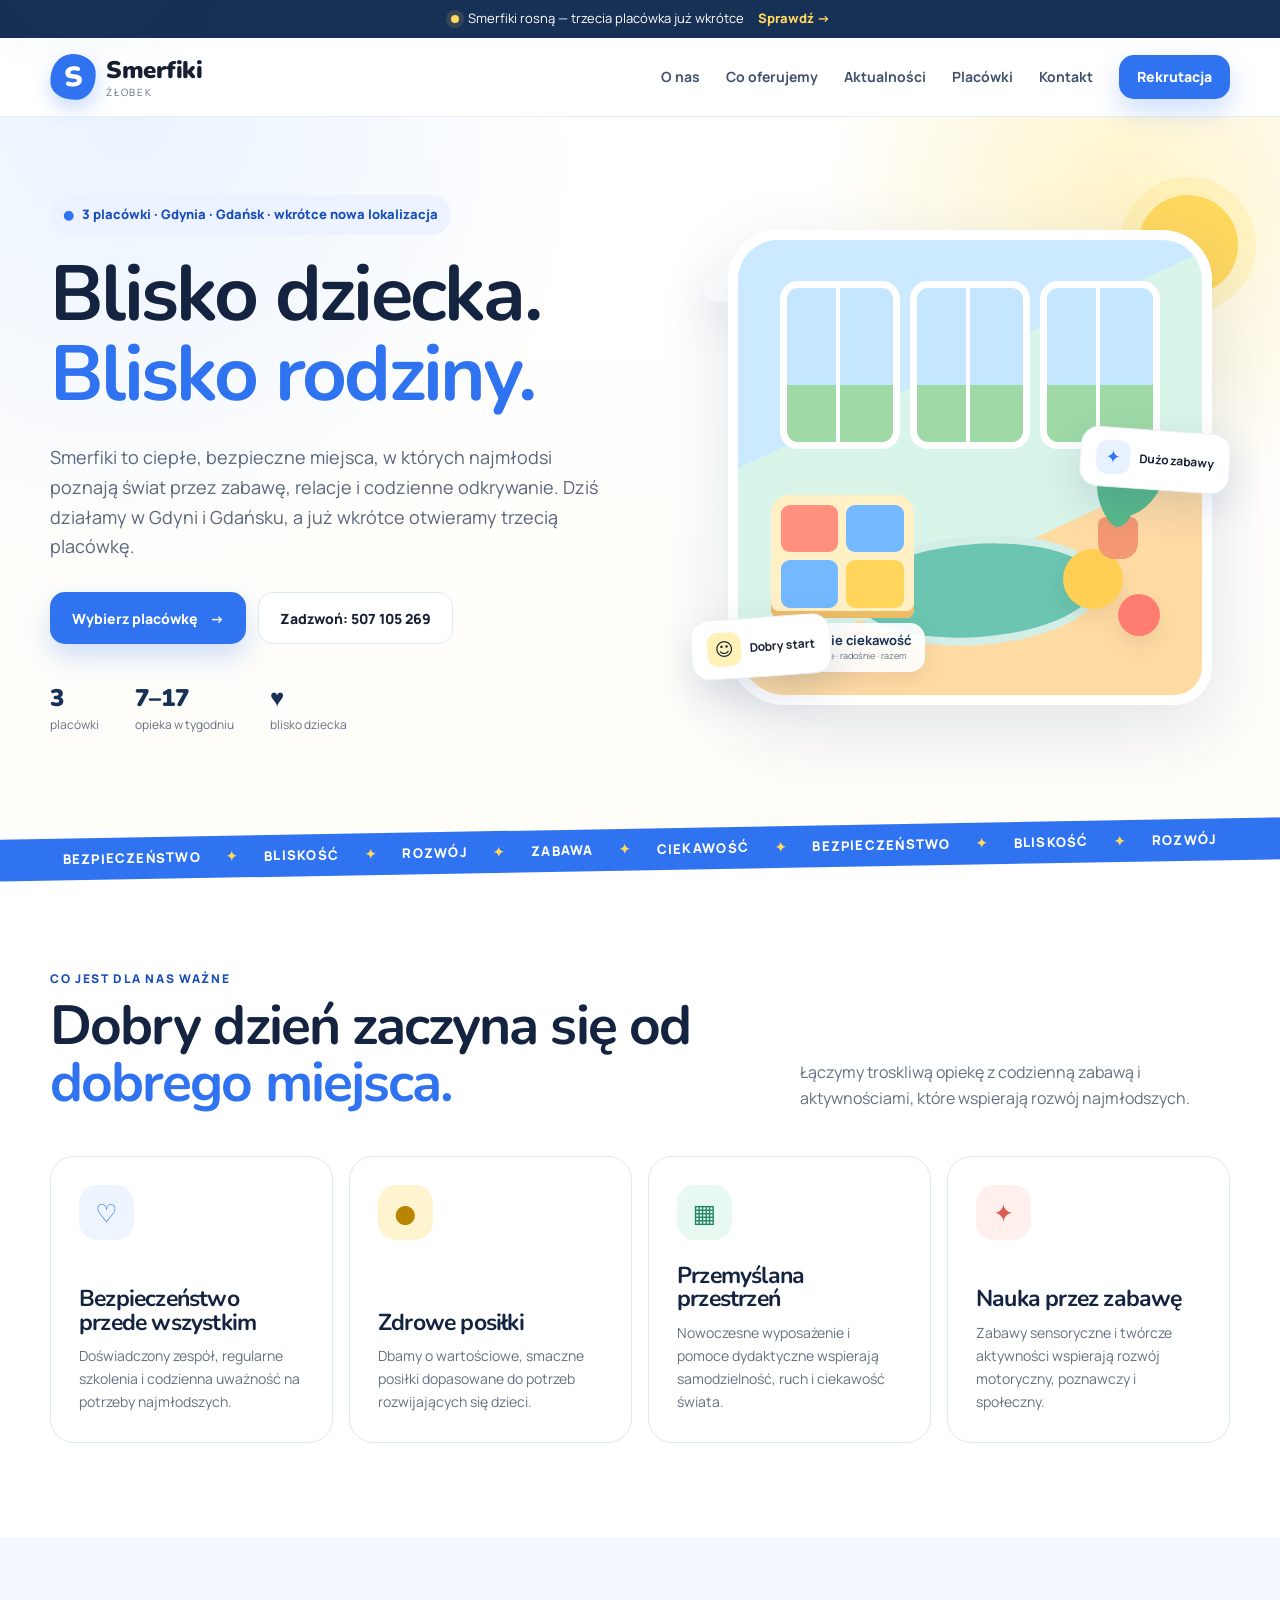
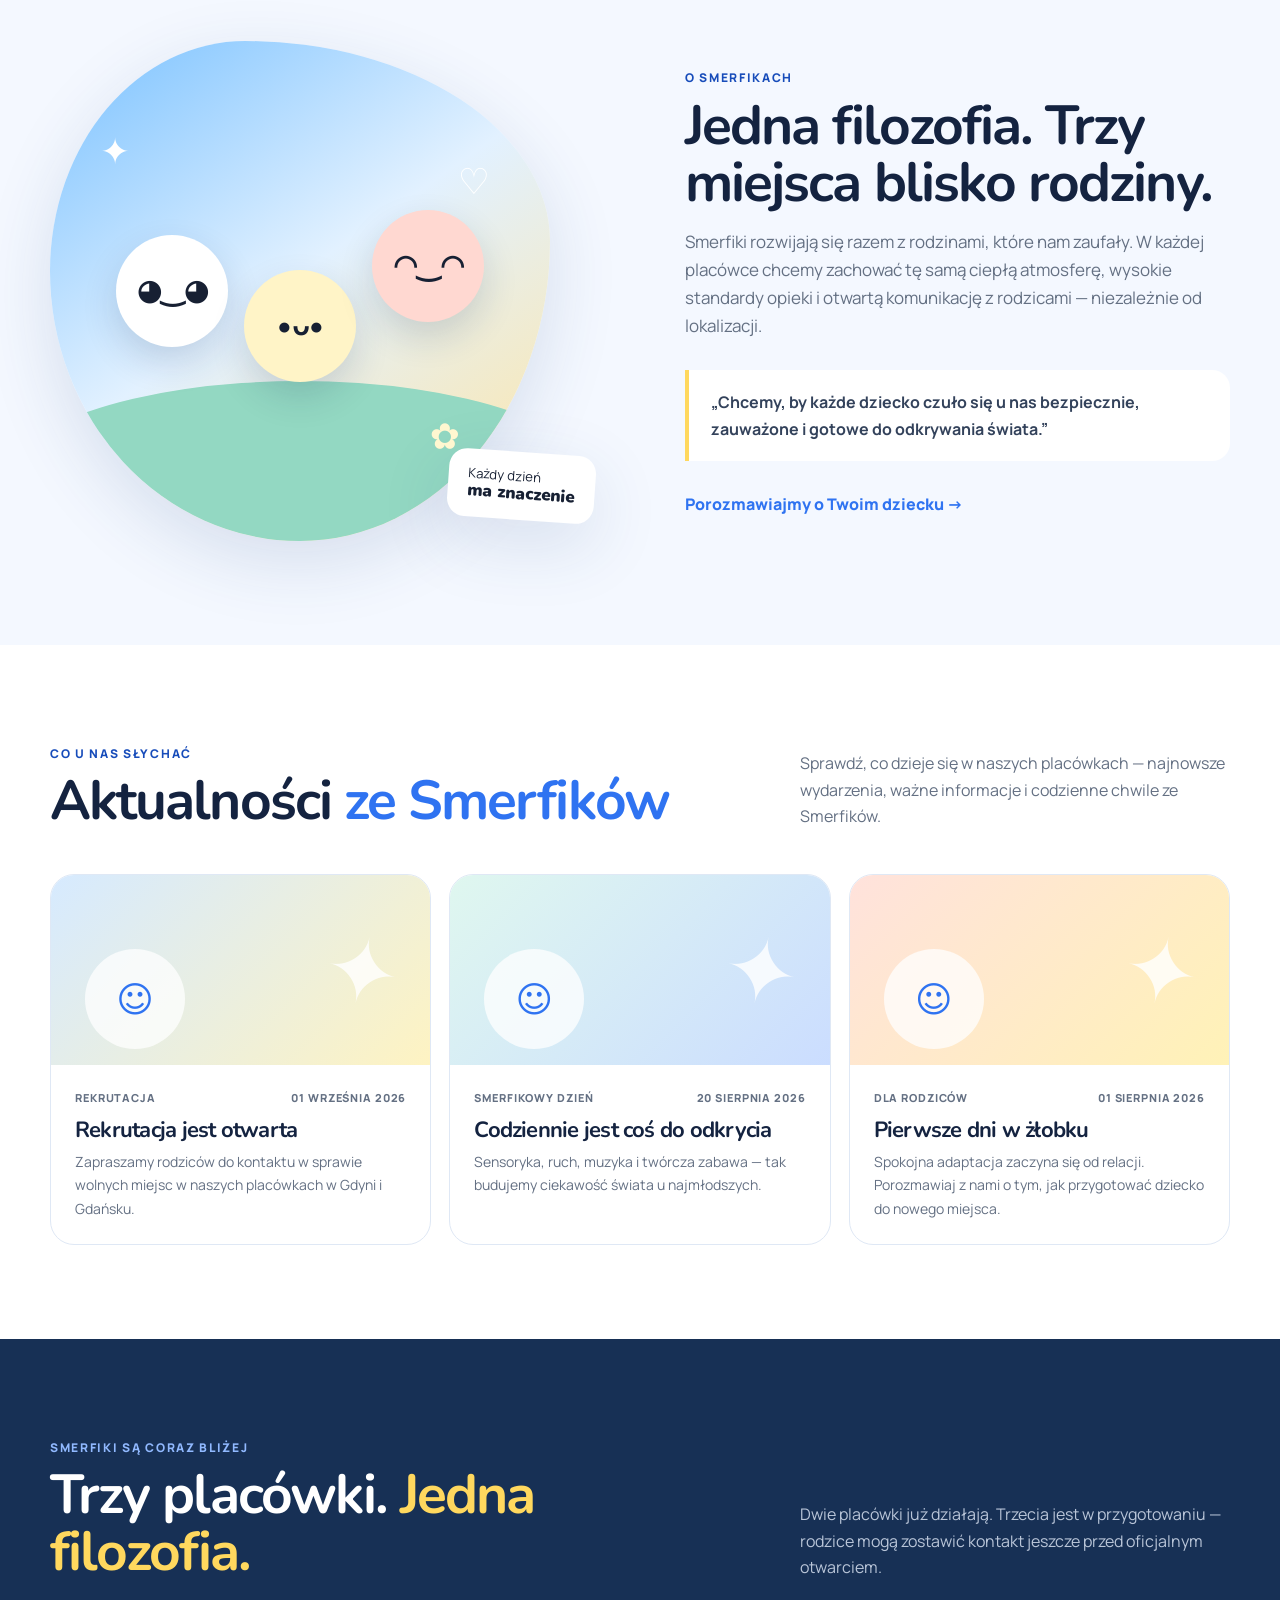
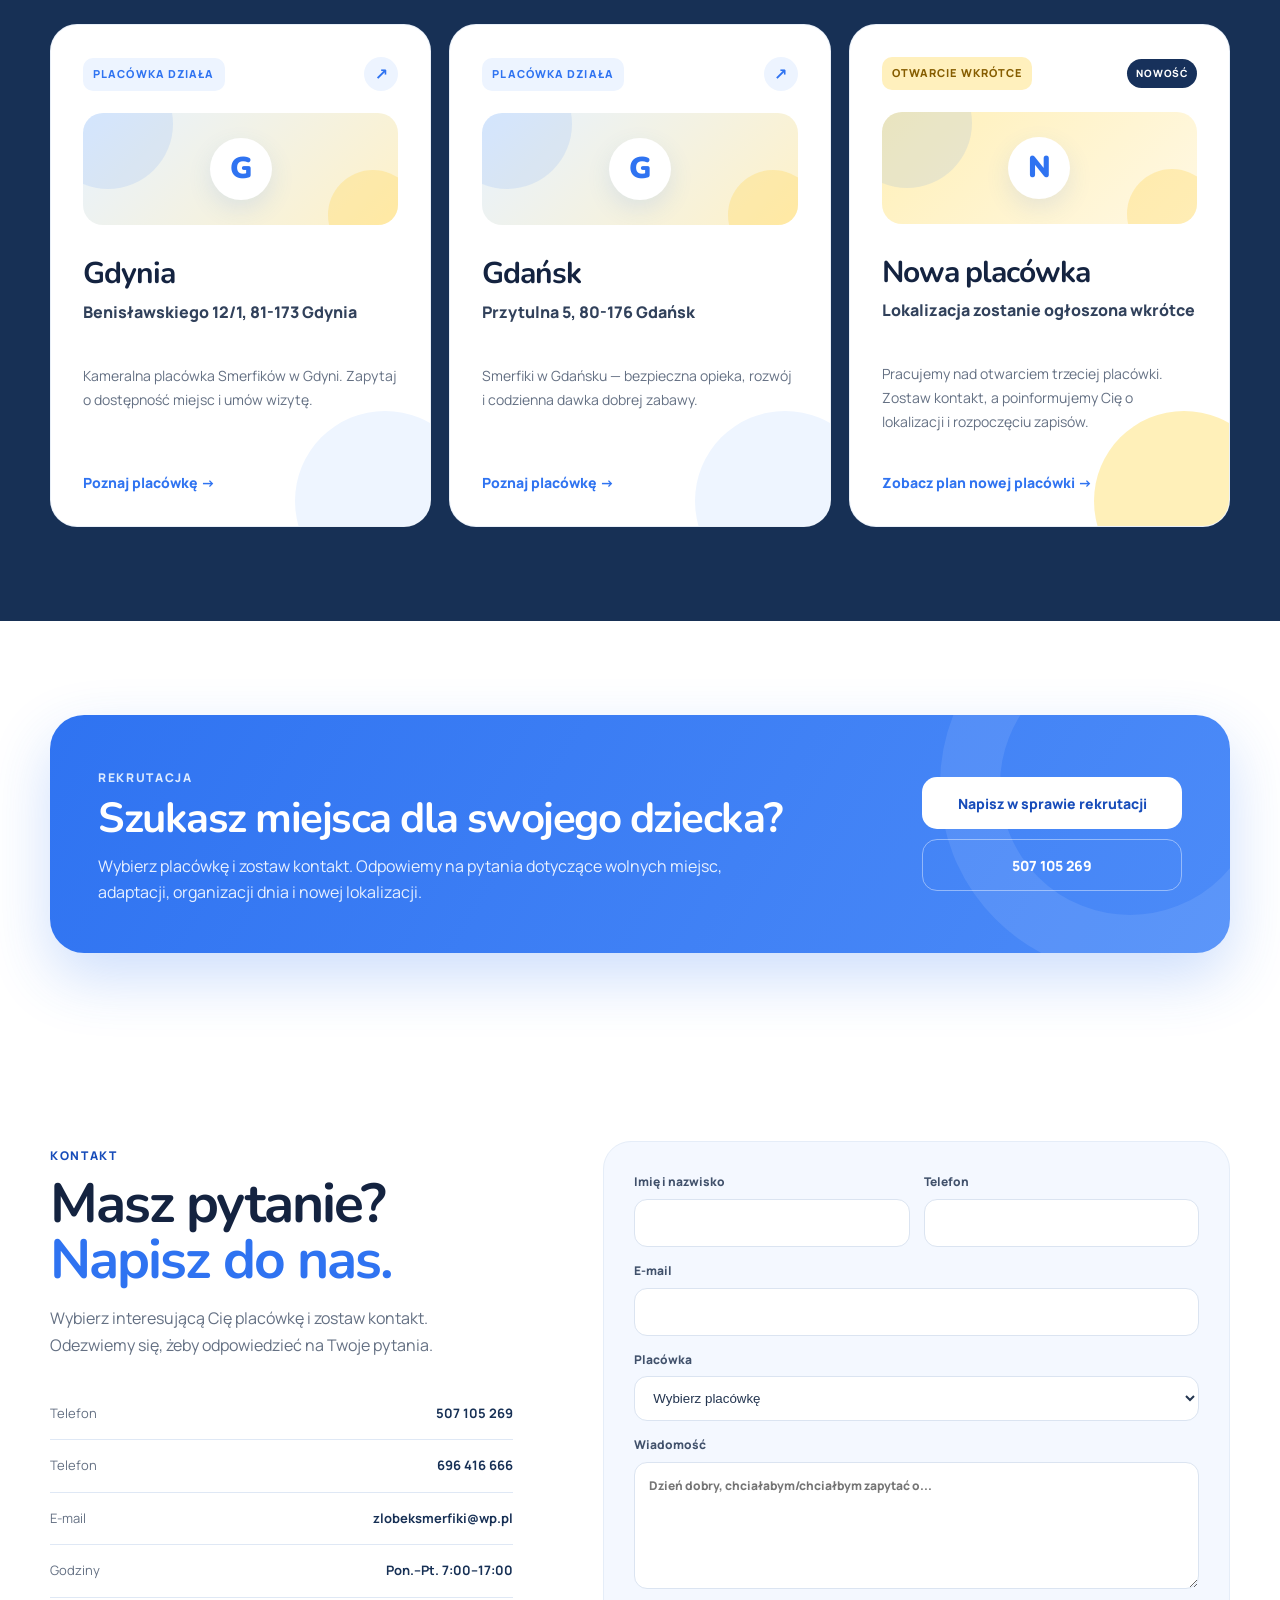
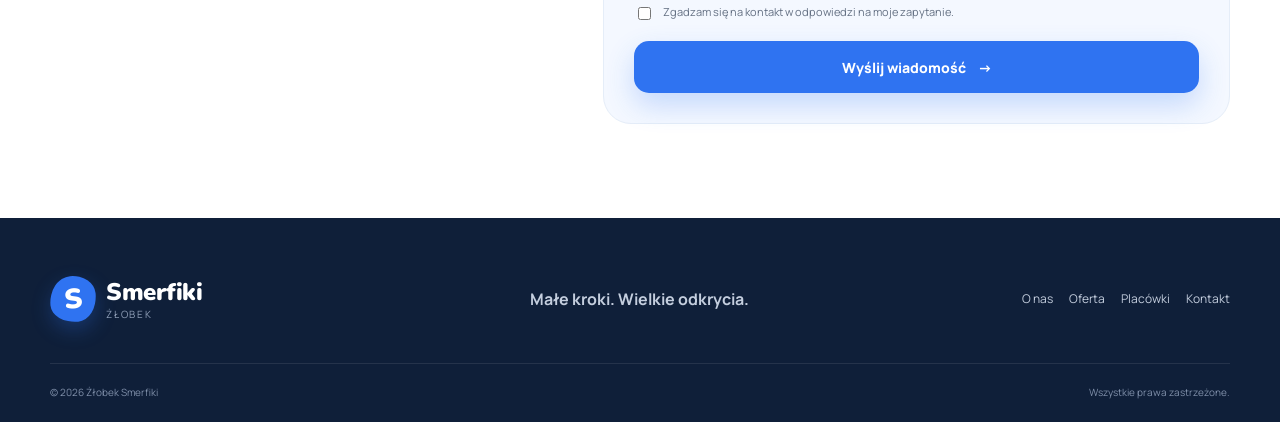
==== index.html @ 42d39f02 "Add files via upload" ====
<!doctype html>
<html lang="pl">
<head>
  <meta charset="utf-8" />
  <meta name="viewport" content="width=device-width, initial-scale=1" />
  <meta name="description" content="Żłobek Smerfiki — trzy placówki, bezpieczna opieka, zabawa i rozwój najmłodszych." />
  <meta name="theme-color" content="#2f73f1" />
  <title>Żłobek Smerfiki — Gdynia, Gdańsk i nowa placówka</title>
  <link rel="preconnect" href="https://fonts.googleapis.com" />
  <link rel="preconnect" href="https://fonts.gstatic.com" crossorigin />
  <link href="https://fonts.googleapis.com/css2?family=Manrope:wght@400;500;600;700;800&family=Nunito:wght@700;800;900&display=swap" rel="stylesheet" />
  <link rel="stylesheet" href="styles.css" />
  <script type="application/ld+json">
  {
    "@context": "https://schema.org",
    "@type": "ChildCare",
    "name": "Żłobek Smerfiki",
    "email": "zlobeksmerfiki@wp.pl",
    "telephone": "+48 507 105 269",
    "openingHours": "Mo-Fr 07:00-17:00",
    "areaServed": ["Gdynia", "Gdańsk"]
  }
  </script>
</head>
<body>
  <a class="skip-link" href="#main">Przejdź do treści</a>

  <div class="announcement">
    <div class="wrap announcement__inner">
      <span class="announcement__dot"></span>
      <span id="announcementText">Smerfiki rosną — trzecia placówka już wkrótce</span>
      <a href="#rekrutacja">Sprawdź →</a>
    </div>
  </div>

  <header class="site-header" id="top">
    <div class="wrap nav">
      <a class="logo" href="#top" aria-label="Smerfiki — strona główna">
        <span class="logo__mark" aria-hidden="true">S</span>
        <span class="logo__copy"><strong>Smerfiki</strong><small>żłobek</small></span>
      </a>

      <button class="nav-toggle" type="button" aria-expanded="false" aria-controls="mainNav" aria-label="Otwórz menu">
        <span></span><span></span><span></span>
      </button>

      <nav class="nav-links" id="mainNav" aria-label="Główne menu">
        <a href="#o-nas">O nas</a>
        <a href="#oferta">Co oferujemy</a>
        <a href="#aktualnosci">Aktualności</a>
        <a href="#placowki">Placówki</a>
        <a href="#kontakt">Kontakt</a>
        <a class="btn btn--small btn--primary" href="#rekrutacja">Rekrutacja</a>
      </nav>
    </div>
  </header>

  <main id="main">
    <section class="hero section">
      <div class="wrap hero__grid">
        <div class="hero__copy reveal">
          <div class="pill"><span>●</span><span id="brandEyebrow">Żłobek w Gdyni i Gdańsku</span></div>
          <h1 id="brandTagline">Blisko dziecka.<br><em>Blisko rodziny.</em></h1>
          <p class="hero__lead" id="brandDescription">Smerfiki to ciepłe, bezpieczne miejsca, w których najmłodsi poznają świat przez zabawę, relacje i codzienne odkrywanie. Dziś działamy w Gdyni i Gdańsku, a już wkrótce otwieramy trzecią placówkę.</p>
          <div class="hero__actions">
            <a class="btn btn--primary" href="#placowki">Wybierz placówkę <span>→</span></a>
            <a class="btn btn--ghost" id="heroPhone" href="tel:+48507105269">Zadzwoń: 507 105 269</a>
          </div>
          <div class="trust-row" aria-label="Najważniejsze informacje">
            <div><strong>3</strong><span>placówki</span></div>
            <div><strong>7–17</strong><span>opieka w tygodniu</span></div>
            <div><strong>♥</strong><span>blisko dziecka</span></div>
          </div>
        </div>

        <div class="hero-art reveal" aria-label="Ilustracja przyjaznej sali dla dzieci">
          <div class="sun"></div>
          <div class="cloud cloud--a"></div>
          <div class="cloud cloud--b"></div>
          <div class="art-card art-card--main">
            <div class="window"><i></i><i></i><i></i></div>
            <div class="rug"></div>
            <div class="shelf"><span></span><span></span><span></span><span></span></div>
            <div class="toy toy--1"></div>
            <div class="toy toy--2"></div>
            <div class="plant"><b></b><i></i><i></i></div>
            <div class="art-caption"><b>Tu rośnie ciekawość</b><span>bezpiecznie · radośnie · razem</span></div>
          </div>
          <div class="mini-card mini-card--left"><span>☺</span><b>Dobry start</b></div>
          <div class="mini-card mini-card--right"><span>✦</span><b>Dużo zabawy</b></div>
        </div>
      </div>
    </section>

    <section class="marquee" aria-hidden="true">
      <div class="marquee__track">
        <span>bezpieczeństwo</span><b>✦</b><span>bliskość</span><b>✦</b><span>rozwój</span><b>✦</b><span>zabawa</span><b>✦</b><span>ciekawość</span><b>✦</b><span>bezpieczeństwo</span><b>✦</b><span>bliskość</span><b>✦</b><span>rozwój</span>
      </div>
    </section>

    <section class="section" id="oferta">
      <div class="wrap">
        <div class="section-heading reveal">
          <div>
            <span class="kicker">Co jest dla nas ważne</span>
            <h2>Dobry dzień zaczyna się od <em>dobrego miejsca.</em></h2>
          </div>
          <p>Łączymy troskliwą opiekę z codzienną zabawą i aktywnościami, które wspierają rozwój najmłodszych.</p>
        </div>
        <div class="feature-grid" id="featureGrid"></div>
      </div>
    </section>

    <section class="section section--soft" id="o-nas">
      <div class="wrap about-grid">
        <div class="about-visual reveal">
          <div class="blob-photo">
            <div class="face face--one">◕‿◕</div>
            <div class="face face--two">•ᴗ•</div>
            <div class="face face--three">◠‿◠</div>
            <span class="doodle doodle--1">✦</span>
            <span class="doodle doodle--2">♡</span>
            <span class="doodle doodle--3">✿</span>
          </div>
          <div class="sticker">Każdy dzień<br><strong>ma znaczenie</strong></div>
        </div>
        <div class="about-copy reveal">
          <span class="kicker">O Smerfikach</span>
          <h2 id="aboutTitle">Miejsce, w którym dziecko może być sobą</h2>
          <p id="aboutText">Tworzymy kameralną, pełną ciepła atmosferę. Nasz zespół łączy troskę z nowoczesnym podejściem do wczesnego rozwoju, a rodziców traktujemy jak partnerów — z otwartą komunikacją i uważnością na potrzeby każdego dziecka.</p>
          <blockquote id="aboutQuote">„Chcemy, by każde dziecko czuło się u nas bezpiecznie, zauważone i gotowe do odkrywania świata.”</blockquote>
          <a class="text-link" href="#kontakt">Porozmawiajmy o Twoim dziecku →</a>
        </div>
      </div>
    </section>

    <section class="section" id="aktualnosci">
      <div class="wrap">
        <div class="section-heading reveal">
          <div>
            <span class="kicker">Co u nas słychać</span>
            <h2>Aktualności <em>ze Smerfików</em></h2>
          </div>
          <p>Sprawdź, co dzieje się w naszych placówkach — najnowsze wydarzenia, ważne informacje i codzienne chwile ze Smerfików.</p>
        </div>
        <div class="news-grid" id="newsGrid"></div>
      </div>
    </section>

    <section class="section locations" id="placowki">
      <div class="wrap">
        <div class="section-heading section-heading--light reveal">
          <div>
            <span class="kicker">Smerfiki są coraz bliżej</span>
            <h2>Trzy placówki. <em>Jedna filozofia.</em></h2>
          </div>
          <p>Dwie placówki już działają. Trzecia jest w przygotowaniu — rodzice mogą zostawić kontakt jeszcze przed oficjalnym otwarciem.</p>
        </div>
        <div class="location-grid" id="locationGrid"></div>
      </div>
    </section>

    <section class="section recruitment" id="rekrutacja">
      <div class="wrap recruitment__card reveal">
        <div>
          <span class="kicker">Rekrutacja</span>
          <h2 id="recruitmentTitle">Chcesz poznać Smerfiki bliżej?</h2>
          <p id="recruitmentText">Napisz lub zadzwoń. Odpowiemy na pytania dotyczące dostępności miejsc, adaptacji i organizacji dnia.</p>
        </div>
        <div class="recruitment__actions">
          <a class="btn btn--white" id="recruitEmail" href="mailto:rekrutacja@zlobeksmerfiki.pl">Napisz w sprawie rekrutacji</a>
          <a class="btn btn--outline-white" id="recruitPhone" href="tel:+48507105269">507 105 269</a>
        </div>
      </div>
    </section>

    <section class="section" id="kontakt">
      <div class="wrap contact-grid">
        <div class="contact-copy reveal">
          <span class="kicker">Kontakt</span>
          <h2>Masz pytanie? <em>Napisz do nas.</em></h2>
          <p>Wybierz interesującą Cię placówkę i zostaw kontakt. Odezwiemy się, żeby odpowiedzieć na Twoje pytania.</p>
          <div class="contact-lines">
            <a id="contactPhone1" href="tel:+48507105269"><span>Telefon</span><b>507 105 269</b></a>
            <a id="contactPhone2" href="tel:+48696416666"><span>Telefon</span><b>696 416 666</b></a>
            <a id="contactEmail" href="mailto:zlobeksmerfiki@wp.pl"><span>E-mail</span><b>zlobeksmerfiki@wp.pl</b></a>
            <div><span>Godziny</span><b id="contactHours">Pon.–Pt. 7:00–17:00</b></div>
          </div>
        </div>

        <form class="contact-form reveal" name="kontakt" method="POST" data-netlify="true" netlify-honeypot="bot-field">
          <input type="hidden" name="form-name" value="kontakt" />
          <p class="hidden"><label>Nie wypełniaj: <input name="bot-field" /></label></p>
          <div class="form-row">
            <label>Imię i nazwisko<input name="name" type="text" autocomplete="name" required /></label>
            <label>Telefon<input name="phone" type="tel" autocomplete="tel" /></label>
          </div>
          <label>E-mail<input name="email" type="email" autocomplete="email" required /></label>
          <label>Placówka<select name="placowka" id="locationSelect" required><option value="">Wybierz placówkę</option><option>Gdynia</option><option>Gdańsk</option><option>Nowa placówka — chcę otrzymać informacje</option></select></label>
          <label>Wiadomość<textarea name="message" rows="5" required placeholder="Dzień dobry, chciałabym/chciałbym zapytać o..."></textarea></label>
          <label class="checkbox"><input type="checkbox" required /><span>Zgadzam się na kontakt w odpowiedzi na moje zapytanie.</span></label>
          <button class="btn btn--primary btn--full" type="submit">Wyślij wiadomość <span>→</span></button>
        </form>
      </div>
    </section>
  </main>

  <footer class="footer">
    <div class="wrap footer__top">
      <a class="logo logo--footer" href="#top">
        <span class="logo__mark">S</span>
        <span class="logo__copy"><strong>Smerfiki</strong><small>żłobek</small></span>
      </a>
      <p>Małe kroki. Wielkie odkrycia.</p>
      <div class="footer__links">
        <a href="#o-nas">O nas</a><a href="#oferta">Oferta</a><a href="#placowki">Placówki</a><a href="#kontakt">Kontakt</a>
      </div>
    </div>
    <div class="wrap footer__bottom">
      <span>© <span id="year"></span> Żłobek Smerfiki</span>
      <span>Wszystkie prawa zastrzeżone.</span>
    </div>
  </footer>

  <script src="app.js" defer></script>
</body>
</html>
---- styles.css ----
:root {
  --blue: #2f73f1;
  --blue-dark: #174cba;
  --navy: #173055;
  --ink: #172033;
  --muted: #647083;
  --cream: #fff9ef;
  --soft: #f4f8ff;
  --yellow: #ffd85e;
  --coral: #ff806f;
  --mint: #91dfc5;
  --white: #fff;
  --line: #dfe8f5;
  --radius: 28px;
  --shadow: 0 22px 70px rgba(35,74,131,.14);
  --wrap: 1180px;
}
* { box-sizing: border-box; }
html { scroll-behavior: smooth; }
body { margin: 0; font-family: "Manrope", system-ui, sans-serif; color: var(--ink); background: #fff; line-height: 1.65; }
a { color: inherit; text-decoration: none; }
button,input,textarea { font: inherit; }
img { max-width: 100%; display: block; }
.wrap { width: min(var(--wrap), calc(100% - 40px)); margin-inline: auto; }
.hidden { position:absolute!important; left:-9999px!important; }
.skip-link { position: fixed; left: 12px; top: -60px; z-index: 100; background: #fff; padding: 10px 16px; border-radius: 12px; box-shadow: var(--shadow); }
.skip-link:focus { top: 12px; }
.announcement { background: var(--navy); color: white; font-size: 13px; }
.announcement__inner { min-height: 38px; display:flex; align-items:center; justify-content:center; gap:9px; }
.announcement__dot { width: 8px; height: 8px; border-radius:50%; background: var(--yellow); box-shadow:0 0 0 5px rgba(255,216,94,.12); }
.announcement a { margin-left: 5px; color: var(--yellow); font-weight: 800; }
.site-header { position: sticky; top: 0; z-index: 50; background: rgba(255,255,255,.92); backdrop-filter: blur(16px); border-bottom: 1px solid rgba(223,232,245,.75); }
.nav { min-height: 78px; display:flex; align-items:center; justify-content:space-between; gap:32px; }
.logo { display:inline-flex; align-items:center; gap:10px; min-width:max-content; }
.logo__mark { display:grid; place-items:center; width:46px; height:46px; border-radius: 48% 52% 43% 57% / 60% 42% 58% 40%; background: var(--blue); color:white; font: 900 28px/1 "Nunito",sans-serif; transform: rotate(-5deg); box-shadow: 0 8px 20px rgba(47,115,241,.28); }
.logo__copy { display:grid; line-height:1; }
.logo__copy strong { font: 900 24px/1 "Nunito",sans-serif; letter-spacing:-.5px; }
.logo__copy small { font-size: 10px; text-transform:uppercase; letter-spacing:.18em; color:var(--muted); margin-top:5px; }
.nav-links { display:flex; align-items:center; gap:26px; font-size:14px; font-weight:700; }
.nav-links > a:not(.btn) { color:#40516e; transition:.2s ease; }
.nav-links > a:not(.btn):hover { color:var(--blue); }
.nav-toggle { display:none; width:44px;height:44px;border:0;background:var(--soft);border-radius:14px;padding:12px; }
.nav-toggle span { display:block;height:2px;background:var(--ink);margin:4px 0;border-radius:2px; }
.section { padding: 94px 0; }
.hero { background: radial-gradient(circle at 10% 0%, #eaf3ff 0, transparent 34%), radial-gradient(circle at 88% 12%, #fff4c8 0, transparent 24%), linear-gradient(#fff, #fffdf8); overflow:hidden; padding-top:78px; }
.hero__grid { display:grid; grid-template-columns:1.02fr .98fr; gap:70px; align-items:center; }
.pill,.kicker { display:inline-flex; align-items:center; gap:8px; color:var(--blue-dark); font-weight:800; font-size:12px; text-transform:uppercase; letter-spacing:.14em; }
.pill { padding:9px 13px; border-radius:999px; background:#ecf3ff; text-transform:none; letter-spacing:0; font-size:13px; }
.pill span:first-child { color:var(--blue); }
h1,h2,h3 { font-family:"Nunito",sans-serif; margin:0; color:#142340; line-height:1.03; letter-spacing:-.035em; }
h1 { font-size:clamp(52px,6.1vw,82px); max-width:760px; margin-top:20px; }
h1 em,h2 em { font-style:normal; color:var(--blue); position:relative; }
h1 em:after { content:""; position:absolute; left:1%; right:2%; bottom:-7px; height:8px; background:var(--yellow); border-radius:50%; transform:rotate(-1.5deg); z-index:-1; }
.hero__lead { max-width:620px; font-size:18px; color:#58667b; margin:28px 0 30px; }
.hero__actions { display:flex; gap:12px; flex-wrap:wrap; }
.btn { display:inline-flex; align-items:center; justify-content:center; gap:12px; min-height:52px; padding:0 21px; border:1px solid transparent; border-radius:15px; font-weight:800; font-size:14px; cursor:pointer; transition:.2s ease; }
.btn:hover { transform:translateY(-2px); }
.btn--small { min-height:44px; padding:0 17px; }
.btn--primary { background:var(--blue);color:#fff;box-shadow:0 12px 28px rgba(47,115,241,.24); }
.btn--primary:hover { background:var(--blue-dark); }
.btn--ghost { background:#fff;border-color:var(--line); }
.btn--white { background:#fff;color:var(--blue-dark); }
.btn--outline-white { color:white;border-color:rgba(255,255,255,.42); }
.btn--full { width:100%; }
.trust-row { margin-top:42px; display:flex; gap:36px; }
.trust-row div { display:grid; }
.trust-row strong { font:900 24px/1 "Nunito",sans-serif; color:var(--navy); }
.trust-row span { color:var(--muted); font-size:12px; margin-top:5px; }
.hero-art { position:relative; min-height:540px; }
.art-card--main { position:absolute; inset:35px 18px 30px 42px; border-radius:50px 50px 38px 58px; background:linear-gradient(155deg,#cbe9ff 0 34%,#d9f4e9 34% 65%,#ffdba4 65%); border:10px solid #fff; box-shadow:var(--shadow); overflow:hidden; }
.window { position:absolute; left:9%; right:9%; top:9%; height:37%; display:flex; gap:10px; }
.window i { flex:1; background:linear-gradient(#c4e7ff 0 63%,#9fd9a6 63%); border:7px solid white; border-radius:18px; position:relative; }
.window i:after { content:""; position:absolute; inset:0 50% 0 auto; width:4px; background:#fff; }
.rug { position:absolute; width:55%;height:24%;border-radius:50%; background:#6bc5b0; left:24%;bottom:11%; transform:rotate(-4deg); border:8px solid rgba(255,255,255,.7); }
.shelf { position:absolute; left:7%;bottom:17%;width:31%;height:27%;background:#fff0c6;border-radius:18px 18px 8px 8px;display:grid;grid-template-columns:1fr 1fr;gap:8px;padding:10px;box-shadow:inset 0 -7px 0 #edbd67; }
.shelf span { border-radius:9px; background:#ff8f7e; }
.shelf span:nth-child(2),.shelf span:nth-child(3){background:#74b8ff}.shelf span:nth-child(4){background:#ffd55c}
.toy { position:absolute;border-radius:50%;box-shadow:0 10px 20px rgba(0,0,0,.07); }
.toy--1 { width:60px;height:60px;background:#ffcf54;right:17%;bottom:19%; }
.toy--2 { width:42px;height:42px;background:#ff7d70;right:9%;bottom:13%; }
.plant { position:absolute;right:11%;bottom:30%;width:70px;height:100px; }
.plant b { position:absolute;bottom:0;left:17px;width:40px;height:42px;background:#f39873;border-radius:8px 8px 16px 16px; }
.plant i { position:absolute; width:36px;height:58px;background:#59b98b;border-radius:70% 20% 70% 20%;top:8px;left:16px;transform:rotate(-30deg); }
.plant i:last-child { left:37px; transform:rotate(35deg) scale(.88); }
.art-caption { position:absolute;left:7%;bottom:5%;background:rgba(255,255,255,.92);padding:10px 14px;border-radius:15px;display:grid;line-height:1.2;box-shadow:0 8px 24px rgba(0,0,0,.08); }
.art-caption b { font-size:13px;color:var(--navy); }.art-caption span { font-size:9px;color:var(--muted);margin-top:3px; }
.sun { position:absolute; width:100px;height:100px;border-radius:50%;background:var(--yellow);right:-8px;top:0;box-shadow:0 0 0 18px rgba(255,216,94,.22); }
.cloud { position:absolute;width:100px;height:38px;background:#fff;border-radius:40px;box-shadow:var(--shadow); }
.cloud:before,.cloud:after { content:"";position:absolute;background:#fff;border-radius:50%; }.cloud:before{width:45px;height:45px;left:18px;top:-22px}.cloud:after{width:58px;height:58px;right:9px;top:-31px}
.cloud--a{left:0;top:75px;transform:scale(.65)}.cloud--b{right:8px;top:150px;transform:scale(.44)}
.mini-card { position:absolute; background:#fff; border:1px solid #edf1f8; border-radius:18px; padding:12px 15px; display:flex;align-items:center;gap:9px;box-shadow:0 15px 40px rgba(35,74,131,.16);font-size:12px; }
.mini-card span { display:grid;place-items:center;width:34px;height:34px;border-radius:11px;background:#fff2b9;font-size:18px; }.mini-card--left{left:5px;bottom:58px;transform:rotate(-4deg)}.mini-card--right{right:0;top:235px;transform:rotate(4deg)}.mini-card--right span{background:#e8f2ff;color:var(--blue)}
.marquee { overflow:hidden;background:var(--blue);color:white;padding:14px 0; transform:rotate(-1deg) scale(1.02); }
.marquee__track { white-space:nowrap;display:flex;gap:25px;justify-content:center;font:800 13px/1 "Manrope";letter-spacing:.08em;text-transform:uppercase; }.marquee__track b{color:var(--yellow)}
.section-heading { display:flex; justify-content:space-between; gap:70px; align-items:end; margin-bottom:44px; }
.section-heading h2,.about-copy h2,.contact-copy h2,.recruitment h2 { font-size:clamp(38px,4.3vw,58px); max-width:720px; margin-top:8px; }
.section-heading > p { max-width:430px; color:var(--muted); margin:0; }
.feature-grid { display:grid;grid-template-columns:repeat(4,1fr);gap:16px; }
.feature-card { background:#fff;border:1px solid var(--line);border-radius:24px;padding:28px;min-height:280px;display:flex;flex-direction:column;transition:.25s ease; }
.feature-card:hover{transform:translateY(-7px);box-shadow:var(--shadow);border-color:transparent}.feature-icon{width:55px;height:55px;border-radius:18px;background:#eef5ff;color:var(--blue);display:grid;place-items:center;font-size:25px;margin-bottom:auto}.feature-card:nth-child(2) .feature-icon{background:#fff4d0;color:#b98500}.feature-card:nth-child(3) .feature-icon{background:#e8f9f2;color:#228566}.feature-card:nth-child(4) .feature-icon{background:#fff0ee;color:#d95d50}
.feature-card h3{font-size:23px;margin:24px 0 10px}.feature-card p{font-size:14px;color:var(--muted);margin:0}
.section--soft { background:var(--soft); }
.about-grid{display:grid;grid-template-columns:1fr 1fr;gap:90px;align-items:center}.about-visual{min-height:520px;position:relative}.blob-photo{position:absolute;inset:10px 45px 10px 0;background:linear-gradient(145deg,#79c1ff,#e2f1ff 48%,#ffe5a1);border-radius:39% 61% 50% 50% / 46% 40% 60% 54%;display:flex;align-items:center;justify-content:center;gap:16px;overflow:hidden;box-shadow:var(--shadow)}.blob-photo:after{content:"";position:absolute;left:-10%;right:-10%;bottom:-10%;height:42%;background:#93d8c2;border-radius:50% 50% 0 0}.face{width:112px;height:112px;border-radius:50%;display:grid;place-items:center;background:#fff;font:800 28px/1 "Nunito";position:relative;z-index:2;box-shadow:0 15px 35px rgba(23,48,85,.16)}.face--two{background:#fff4c7;transform:translateY(35px)}.face--three{background:#ffd8d1;transform:translateY(-25px)}.doodle{position:absolute;z-index:3;color:white;font-size:36px}.doodle--1{left:10%;top:16%}.doodle--2{right:12%;top:22%}.doodle--3{right:18%;bottom:15%;color:#fff7d0}.sticker{position:absolute;right:0;bottom:30px;background:#fff;padding:17px 20px;border-radius:18px;box-shadow:var(--shadow);transform:rotate(4deg);font-size:13px;line-height:1.2}.sticker strong{font:900 17px/1.1 "Nunito"}.about-copy p{color:var(--muted);font-size:17px}.about-copy blockquote{margin:30px 0;padding:19px 22px;border-left:4px solid var(--yellow);background:white;border-radius:0 18px 18px 0;font-weight:700;color:#33425b}.text-link{font-weight:800;color:var(--blue)}
.news-grid{display:grid;grid-template-columns:repeat(3,1fr);gap:18px}.news-card{border:1px solid var(--line);border-radius:24px;overflow:hidden;background:#fff;transition:.25s ease}.news-card:hover{transform:translateY(-5px);box-shadow:var(--shadow)}.news-art{height:190px;background:linear-gradient(135deg,#d6eaff,#fef3c2);position:relative;overflow:hidden}.news-card:nth-child(2) .news-art{background:linear-gradient(135deg,#dff7ef,#cbddff)}.news-card:nth-child(3) .news-art{background:linear-gradient(135deg,#ffe2dc,#fff2b7)}.news-art:before{content:"✦";position:absolute;right:30px;top:20px;font-size:90px;color:rgba(255,255,255,.8);transform:rotate(12deg)}.news-art:after{content:"☺";position:absolute;left:34px;bottom:16px;width:100px;height:100px;border-radius:50%;display:grid;place-items:center;background:rgba(255,255,255,.75);font-size:36px;color:var(--blue)}.news-body{padding:24px}.news-meta{display:flex;justify-content:space-between;gap:12px;font-size:11px;color:var(--muted);text-transform:uppercase;letter-spacing:.08em;font-weight:800}.news-body h3{font-size:22px;margin:12px 0 9px}.news-body p{margin:0;color:var(--muted);font-size:14px}
.locations{background:var(--navy);color:white}.section-heading--light h2{color:white}.section-heading--light h2 em{color:var(--yellow)}.section-heading--light .kicker{color:#91b9ff}.section-heading--light>p{color:#b9c5d8}.location-grid{display:grid;grid-template-columns:1fr 1fr;gap:18px}.location-card{background:#fff;color:var(--ink);border-radius:27px;padding:32px;position:relative;overflow:hidden}.location-card:after{content:"";position:absolute;width:180px;height:180px;border-radius:50%;background:#eef5ff;right:-45px;bottom:-65px}.location-city{display:inline-flex;padding:7px 10px;border-radius:10px;background:#edf4ff;color:var(--blue);font-size:11px;font-weight:800;text-transform:uppercase;letter-spacing:.1em}.location-card h3{font-size:32px;margin:14px 0 9px}.location-card p{color:var(--muted);margin:0 0 23px;position:relative;z-index:2}.location-card a{position:relative;z-index:2;color:var(--blue);font-weight:800;font-size:14px}
.recruitment{background:#fff}.recruitment__card{background:linear-gradient(120deg,var(--blue),#4c8bf8);color:white;border-radius:34px;padding:48px;display:flex;align-items:center;justify-content:space-between;gap:45px;box-shadow:0 24px 60px rgba(47,115,241,.24);position:relative;overflow:hidden}.recruitment__card:after{content:"";position:absolute;width:260px;height:260px;border:60px solid rgba(255,255,255,.09);border-radius:50%;right:-90px;top:-120px}.recruitment__card .kicker{color:#dceaff}.recruitment__card h2{color:white;margin:8px 0 12px;font-size:42px}.recruitment__card p{margin:0;max-width:660px;color:#e8f1ff}.recruitment__actions{display:grid;gap:10px;min-width:260px;position:relative;z-index:2}
.contact-grid{display:grid;grid-template-columns:.85fr 1.15fr;gap:90px;align-items:start}.contact-copy p{color:var(--muted);max-width:460px}.contact-lines{display:grid;margin-top:30px}.contact-lines>a,.contact-lines>div{display:flex;justify-content:space-between;gap:20px;padding:15px 0;border-bottom:1px solid var(--line);font-size:13px}.contact-lines span{color:var(--muted)}.contact-lines b{color:var(--navy)}.contact-form{background:var(--soft);padding:30px;border-radius:28px;border:1px solid #e5edf8}.form-row{display:grid;grid-template-columns:1fr 1fr;gap:14px}.contact-form label:not(.checkbox){display:grid;gap:7px;font-size:12px;font-weight:800;color:#41516b;margin-bottom:14px}.contact-form input,.contact-form textarea{width:100%;border:1px solid #dbe4f1;background:white;border-radius:13px;padding:13px 14px;outline:none;transition:.2s}.contact-form input:focus,.contact-form textarea:focus{border-color:var(--blue);box-shadow:0 0 0 4px rgba(47,115,241,.09)}.contact-form textarea{resize:vertical}.checkbox{display:flex;align-items:flex-start;gap:9px;font-size:11px;color:var(--muted);margin:6px 0 18px}.checkbox input{width:auto;margin-top:4px}.footer{background:#0f1f39;color:#c4cede;padding:52px 0 22px}.logo--footer .logo__copy strong{color:#fff}.logo--footer .logo__copy small{color:#91a0b8}.footer__top{display:grid;grid-template-columns:1fr 1fr 1fr;align-items:center;gap:30px}.footer__top>p{text-align:center;font-weight:700}.footer__links{display:flex;justify-content:flex-end;flex-wrap:wrap;gap:16px;font-size:12px}.footer__bottom{display:flex;justify-content:space-between;gap:20px;border-top:1px solid rgba(255,255,255,.09);margin-top:34px;padding-top:20px;font-size:10px;color:#8090aa}
.reveal{opacity:0;transform:translateY(16px);transition:opacity .65s ease,transform .65s ease}.reveal.visible{opacity:1;transform:none}
@media(max-width:960px){.nav-toggle{display:block}.nav-links{position:absolute;left:20px;right:20px;top:70px;background:#fff;border:1px solid var(--line);border-radius:20px;padding:18px;box-shadow:var(--shadow);display:none;flex-direction:column;align-items:stretch;gap:0}.nav-links.open{display:flex}.nav-links a{padding:11px 9px}.hero__grid,.about-grid,.contact-grid{grid-template-columns:1fr}.hero__grid{gap:30px}.hero-art{min-height:480px;max-width:650px;width:100%;margin:auto}.feature-grid{grid-template-columns:1fr 1fr}.section-heading{align-items:start;flex-direction:column;gap:15px}.about-grid{gap:35px}.contact-grid{gap:40px}.recruitment__card{flex-direction:column;align-items:flex-start}.recruitment__actions{grid-template-columns:1fr 1fr;width:100%}.footer__top{grid-template-columns:1fr;justify-items:start}.footer__top>p{text-align:left}.footer__links{justify-content:flex-start}}
@media(max-width:650px){.wrap{width:min(var(--wrap),calc(100% - 28px))}.announcement{font-size:11px}.announcement__inner{justify-content:flex-start;overflow:hidden;white-space:nowrap}.announcement a{margin-left:auto}.nav{min-height:68px}.logo__mark{width:40px;height:40px;font-size:24px}.logo__copy strong{font-size:21px}.section{padding:70px 0}.hero{padding-top:50px}.hero__lead{font-size:16px}.hero__actions{display:grid}.btn{width:100%}.trust-row{gap:18px;justify-content:space-between}.trust-row strong{font-size:20px}.trust-row span{font-size:10px}.hero-art{min-height:390px}.art-card--main{inset:30px 3px 20px 22px}.mini-card--right{right:-4px;top:170px}.mini-card--left{left:-7px;bottom:42px}.cloud--a{left:-25px}.feature-grid,.news-grid,.location-grid,.form-row{grid-template-columns:1fr}.feature-card{min-height:225px}.about-visual{min-height:380px}.blob-photo{right:12px}.face{width:80px;height:80px;font-size:20px}.sticker{right:-2px}.recruitment__card{padding:32px 23px}.recruitment__card h2{font-size:34px}.recruitment__actions{grid-template-columns:1fr;min-width:0}.footer__bottom{flex-direction:column}.marquee__track{justify-content:flex-start;animation:move 16s linear infinite}@keyframes move{to{transform:translateX(-50%)}}}
@media(prefers-reduced-motion:reduce){html{scroll-behavior:auto}.reveal{opacity:1;transform:none;transition:none}.marquee__track{animation:none!important}.btn:hover,.feature-card:hover,.news-card:hover{transform:none}}

/* --- 3 placówki --- */
.location-grid{grid-template-columns:repeat(3,minmax(0,1fr));}
.location-card{min-height:330px;display:flex;flex-direction:column;}
.location-topline{display:flex;align-items:center;justify-content:space-between;gap:10px;position:relative;z-index:2;}
.location-card h3{font-size:30px;}
.location-address{font-weight:800;color:#31415b!important;min-height:42px;}
.location-description{font-size:14px;line-height:1.7;flex:1;}
.location-action{margin-top:14px;align-self:flex-start;}
.location-card--soon{background:linear-gradient(150deg,#fff8df,#fff);border:1px solid rgba(255,194,71,.5);}
.location-card--soon:after{background:#fff0b9;}
.location-card--soon .location-city{background:#fff0bd;color:#865d00;}
.location-pulse{display:inline-flex;align-items:center;gap:6px;padding:6px 9px;border-radius:999px;background:#17315b;color:white;font-size:10px;font-weight:900;text-transform:uppercase;letter-spacing:.08em;}
.contact-form select{width:100%;border:1px solid #dbe4f1;background:white;border-radius:13px;padding:13px 14px;outline:none;transition:.2s;color:#243550;}
.contact-form select:focus{border-color:var(--blue);box-shadow:0 0 0 4px rgba(47,115,241,.09)}
@media(max-width:960px){.location-grid{grid-template-columns:1fr 1fr}.location-card--soon{grid-column:1/-1}}
@media(max-width:650px){.location-grid{grid-template-columns:1fr}.location-card--soon{grid-column:auto}.location-card{min-height:0}}


/* --- Placówki jako podstrony --- */
.location-card{color:var(--ink);text-decoration:none;transition:transform .25s ease,box-shadow .25s ease;background:#fff;border:1px solid rgba(223,232,245,.7)}
.location-card:hover{transform:translateY(-7px);box-shadow:0 24px 55px rgba(12,38,78,.22)}
.location-card:hover .location-action{gap:10px;color:var(--blue-dark)}
.location-card:focus-visible{outline:4px solid rgba(255,216,94,.85);outline-offset:4px}
.location-visual{height:112px;border-radius:20px;background:linear-gradient(135deg,#e7f2ff,#fff2c8);display:flex;align-items:center;justify-content:center;margin:22px 0 20px;position:relative;z-index:2;overflow:hidden}
.location-visual:before,.location-visual:after{content:"";position:absolute;border-radius:50%;background:rgba(47,115,241,.10)}
.location-visual:before{width:130px;height:130px;left:-40px;top:-54px}.location-visual:after{width:90px;height:90px;right:-20px;bottom:-35px;background:rgba(255,216,94,.35)}
.location-visual span{width:62px;height:62px;border-radius:50%;background:#fff;display:grid;place-items:center;color:var(--blue);font:900 30px/1 "Nunito";box-shadow:0 9px 25px rgba(47,115,241,.12)}
.location-card--soon .location-visual{background:linear-gradient(135deg,#fff0b9,#fff8e3)}
.location-arrow{width:34px;height:34px;border-radius:50%;background:#edf4ff;color:var(--blue);display:grid;place-items:center;font-weight:900}
.location-action{display:inline-flex;align-items:center;gap:6px;margin-top:14px;align-self:flex-start;position:relative;z-index:2;color:var(--blue);font-weight:900;font-size:14px;transition:.2s}

/* podstrona placówki */
.branch-page{background:#fff}
.branch-hero{padding:64px 0 76px;background:radial-gradient(circle at 6% 10%,#e9f3ff 0,transparent 31%),radial-gradient(circle at 90% 12%,#fff2b4 0,transparent 23%),linear-gradient(#fff,#fffdf8)}
.branch-breadcrumbs{display:flex;gap:8px;flex-wrap:wrap;color:var(--muted);font-size:12px;margin-bottom:38px}.branch-breadcrumbs a{color:var(--blue);font-weight:800}
.branch-hero__grid{display:grid;grid-template-columns:1.02fr .98fr;gap:72px;align-items:center}
.branch-hero h1{font-size:clamp(46px,5.7vw,74px);margin-top:17px}.branch-hero__lead{font-size:18px;color:#58667b;max-width:620px;margin:25px 0 28px}.branch-meta{display:flex;gap:12px;flex-wrap:wrap;margin:26px 0 30px}.branch-meta span{padding:9px 12px;background:#fff;border:1px solid var(--line);border-radius:12px;font-size:12px;font-weight:800;color:#40516e}
.branch-photo{min-height:450px;border-radius:38px;background:linear-gradient(145deg,#d9ecff,#f6fbff 45%,#ffebac);box-shadow:var(--shadow);position:relative;overflow:hidden;border:10px solid #fff}
.branch-photo:before{content:"";position:absolute;width:250px;height:250px;background:#87d4b7;border-radius:50%;left:-55px;bottom:-85px}.branch-photo:after{content:"";position:absolute;width:160px;height:160px;background:#ffcf5b;border-radius:50%;right:-30px;top:-35px}
.branch-photo__label{position:absolute;z-index:2;left:30px;bottom:28px;background:rgba(255,255,255,.94);padding:16px 19px;border-radius:17px;box-shadow:0 10px 30px rgba(23,48,85,.12);display:grid}.branch-photo__label b{font:900 18px/1.1 "Nunito"}.branch-photo__label small{color:var(--muted);margin-top:5px}.branch-smile{position:absolute;z-index:2;left:50%;top:44%;transform:translate(-50%,-50%);width:125px;height:125px;border-radius:50%;background:#fff;display:grid;place-items:center;font-size:40px;color:var(--blue);box-shadow:0 20px 45px rgba(23,48,85,.14)}
.branch-facts{margin-top:-31px;position:relative;z-index:3}.branch-facts__grid{background:#fff;border:1px solid var(--line);border-radius:24px;box-shadow:0 18px 45px rgba(35,74,131,.11);display:grid;grid-template-columns:repeat(3,1fr);overflow:hidden}.branch-fact{padding:24px 28px;border-right:1px solid var(--line)}.branch-fact:last-child{border-right:0}.branch-fact small{display:block;color:var(--muted);font-size:10px;text-transform:uppercase;letter-spacing:.12em;font-weight:900}.branch-fact b{display:block;margin-top:4px;font:800 17px/1.35 "Nunito";color:var(--navy)}
.branch-intro{display:grid;grid-template-columns:.86fr 1.14fr;gap:80px;align-items:start}.branch-intro h2{font-size:clamp(36px,4vw,54px)}.branch-intro__copy>p{font-size:17px;color:var(--muted);margin-top:0}.branch-points{display:grid;gap:13px;margin-top:28px}.branch-point{display:grid;grid-template-columns:44px 1fr;gap:13px;align-items:start;padding:17px;background:var(--soft);border-radius:17px}.branch-point i{width:44px;height:44px;border-radius:13px;background:#e5efff;display:grid;place-items:center;color:var(--blue);font-style:normal;font-weight:900}.branch-point b{display:block;font-family:"Nunito"}.branch-point span{display:block;font-size:13px;color:var(--muted);margin-top:2px}
.gallery-demo{display:grid;grid-template-columns:1.5fr 1fr 1fr;grid-template-rows:210px 210px;gap:14px}.gallery-demo div{border-radius:22px;background:linear-gradient(135deg,#dcecff,#fdf0c6);position:relative;overflow:hidden}.gallery-demo div:first-child{grid-row:1/-1}.gallery-demo div:nth-child(3){background:linear-gradient(135deg,#dff6ee,#d4e6ff)}.gallery-demo div:nth-child(4){background:linear-gradient(135deg,#ffe5df,#fff2ba)}.gallery-demo div:after{content:"zdjęcie placówki";position:absolute;left:16px;bottom:14px;background:rgba(255,255,255,.9);padding:6px 9px;border-radius:9px;font-size:10px;font-weight:900;text-transform:uppercase;letter-spacing:.06em;color:#53627a}
.branch-contact-card{background:linear-gradient(120deg,var(--blue),#4b8cf8);color:#fff;border-radius:32px;padding:45px;display:grid;grid-template-columns:1fr .9fr;gap:50px;align-items:center;box-shadow:0 24px 60px rgba(47,115,241,.22)}.branch-contact-card h2{color:#fff;font-size:clamp(34px,4vw,50px)}.branch-contact-card p{color:#e9f1ff}.branch-form{background:#fff;color:var(--ink);padding:25px;border-radius:22px}.branch-form label{display:grid;gap:6px;font-size:11px;font-weight:900;color:#40516e;margin-bottom:12px}.branch-form input,.branch-form textarea{width:100%;border:1px solid var(--line);padding:12px 13px;border-radius:12px;outline:none}.branch-form input:focus,.branch-form textarea:focus{border-color:var(--blue);box-shadow:0 0 0 4px rgba(47,115,241,.09)}
.other-branches{display:grid;grid-template-columns:repeat(2,1fr);gap:16px}.other-branch{padding:25px;border:1px solid var(--line);border-radius:22px;display:flex;align-items:center;justify-content:space-between;gap:15px;transition:.2s;background:#fff}.other-branch:hover{transform:translateY(-3px);box-shadow:var(--shadow)}.other-branch b{font:900 22px/1 "Nunito"}.other-branch span{color:var(--blue);font-weight:900}
.branch-soon .branch-photo{background:linear-gradient(145deg,#fff3c5,#fffaf0 45%,#dcecff)}.branch-soon .branch-smile{color:#8b6500}.soon-note{background:#fff8dc;border:1px solid #f8df87;border-radius:18px;padding:18px 20px;color:#69510b;font-weight:700;margin:20px 0}
@media(max-width:960px){.branch-hero__grid,.branch-intro,.branch-contact-card{grid-template-columns:1fr}.branch-photo{min-height:390px}.branch-facts__grid{grid-template-columns:1fr}.branch-fact{border-right:0;border-bottom:1px solid var(--line)}.branch-fact:last-child{border-bottom:0}.gallery-demo{grid-template-columns:1fr 1fr}.gallery-demo div:first-child{grid-row:auto;grid-column:1/-1}.other-branches{grid-template-columns:1fr}}
@media(max-width:650px){.branch-hero{padding-top:40px}.branch-photo{min-height:320px}.gallery-demo{grid-template-columns:1fr;grid-template-rows:none}.gallery-demo div,.gallery-demo div:first-child{grid-column:auto;height:220px}.branch-contact-card{padding:28px 20px}.branch-facts{margin-top:-16px}}
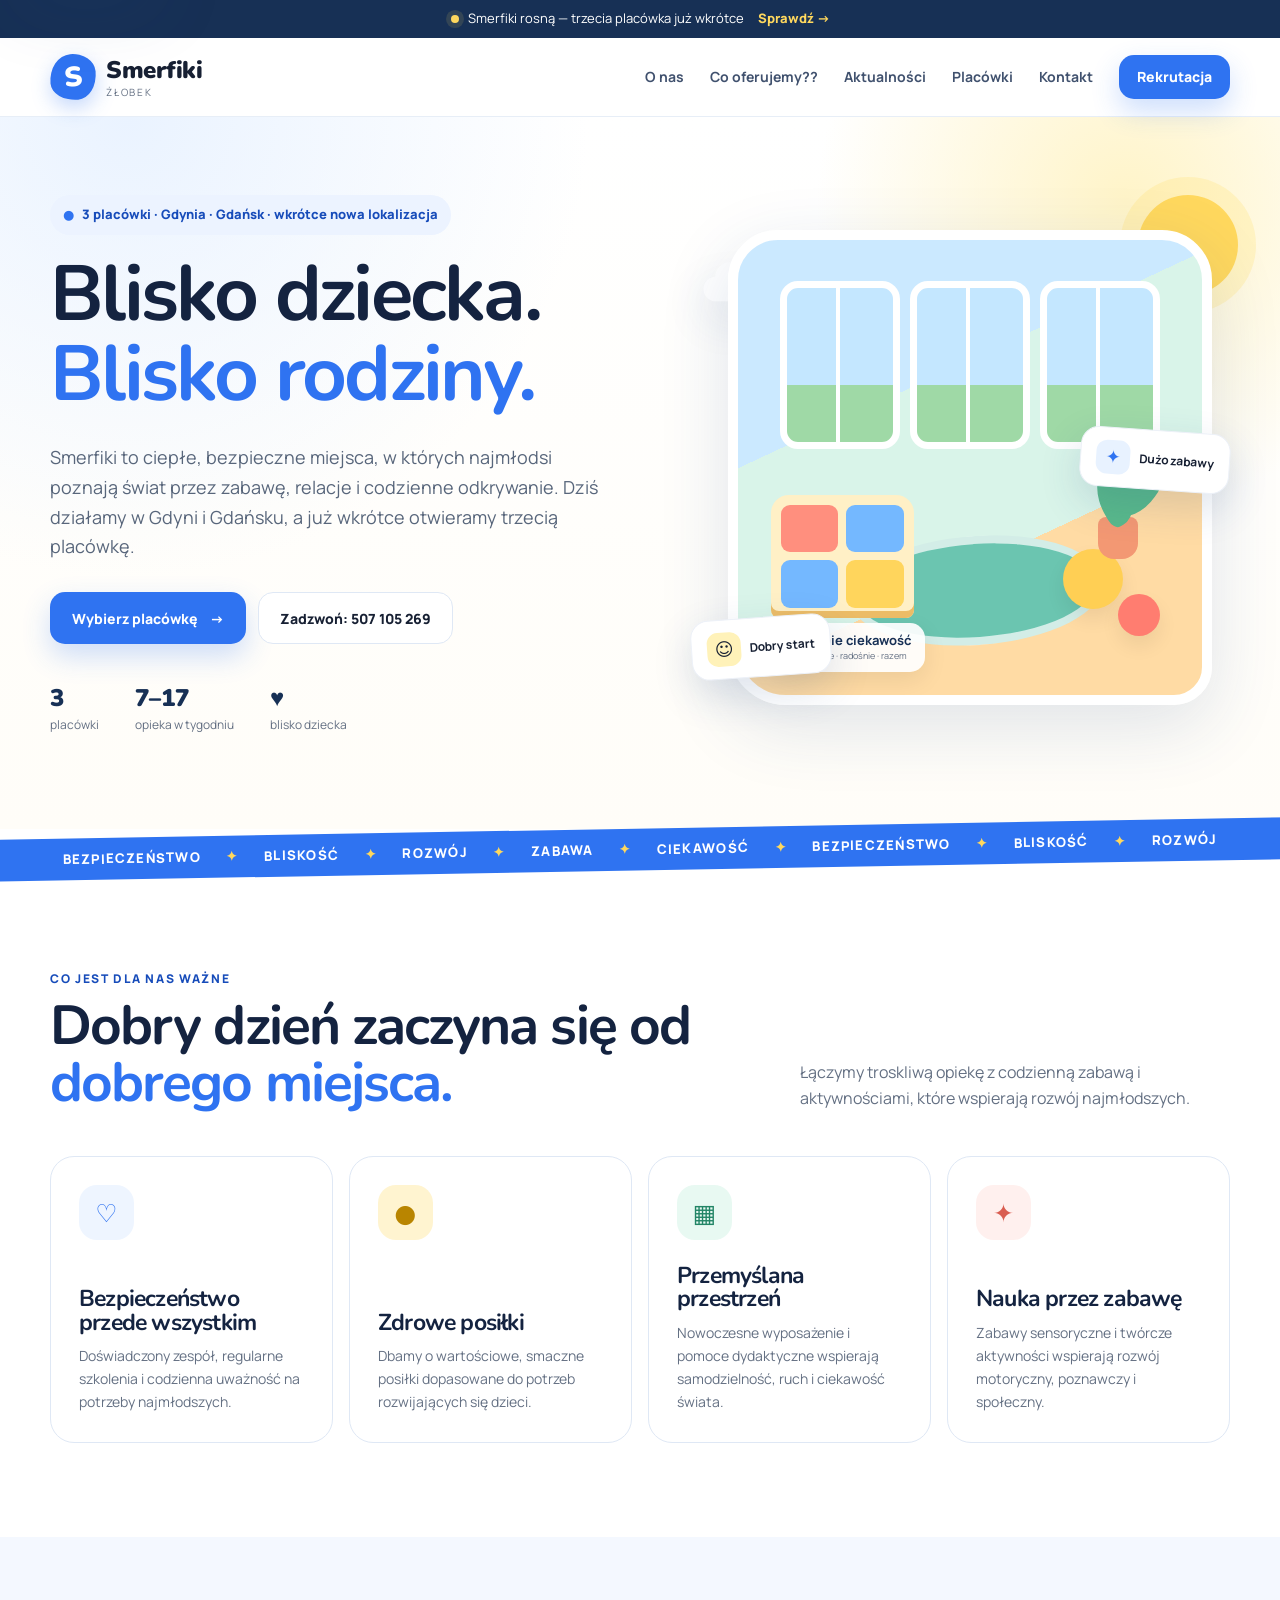
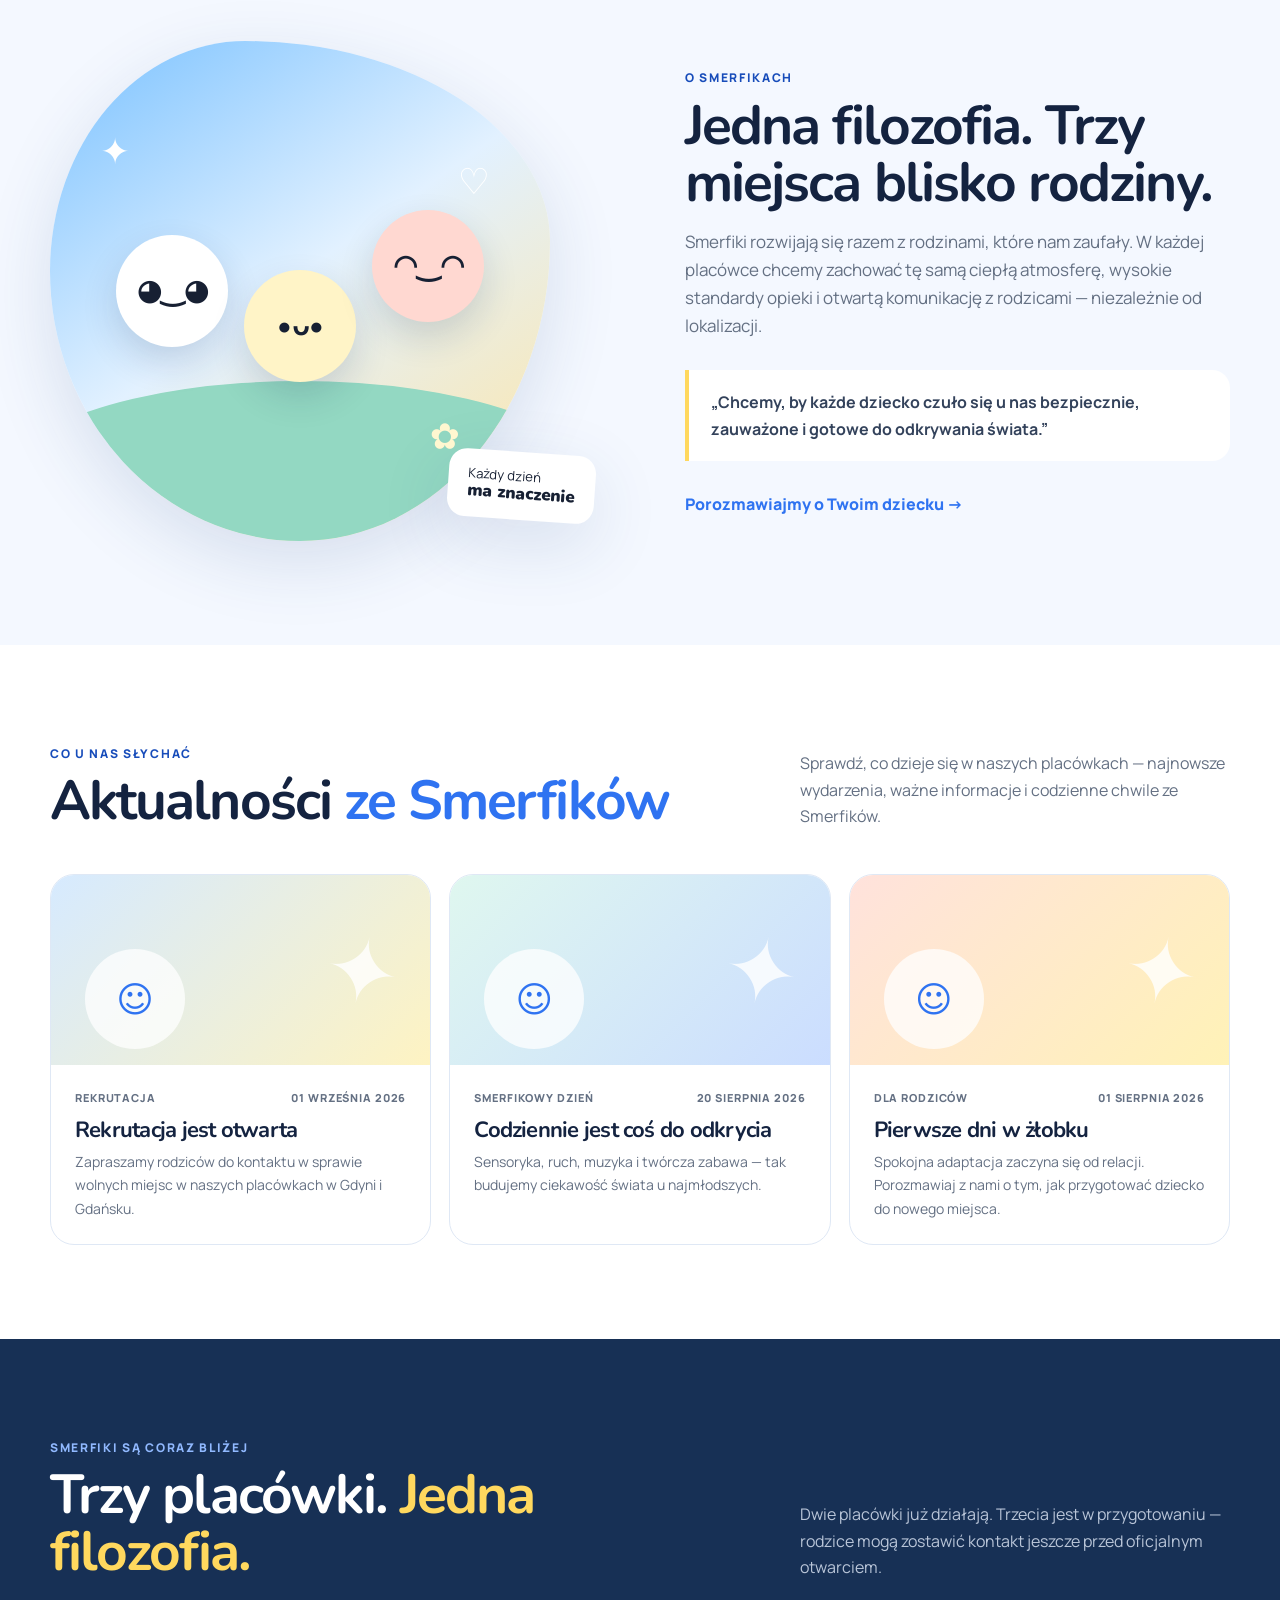
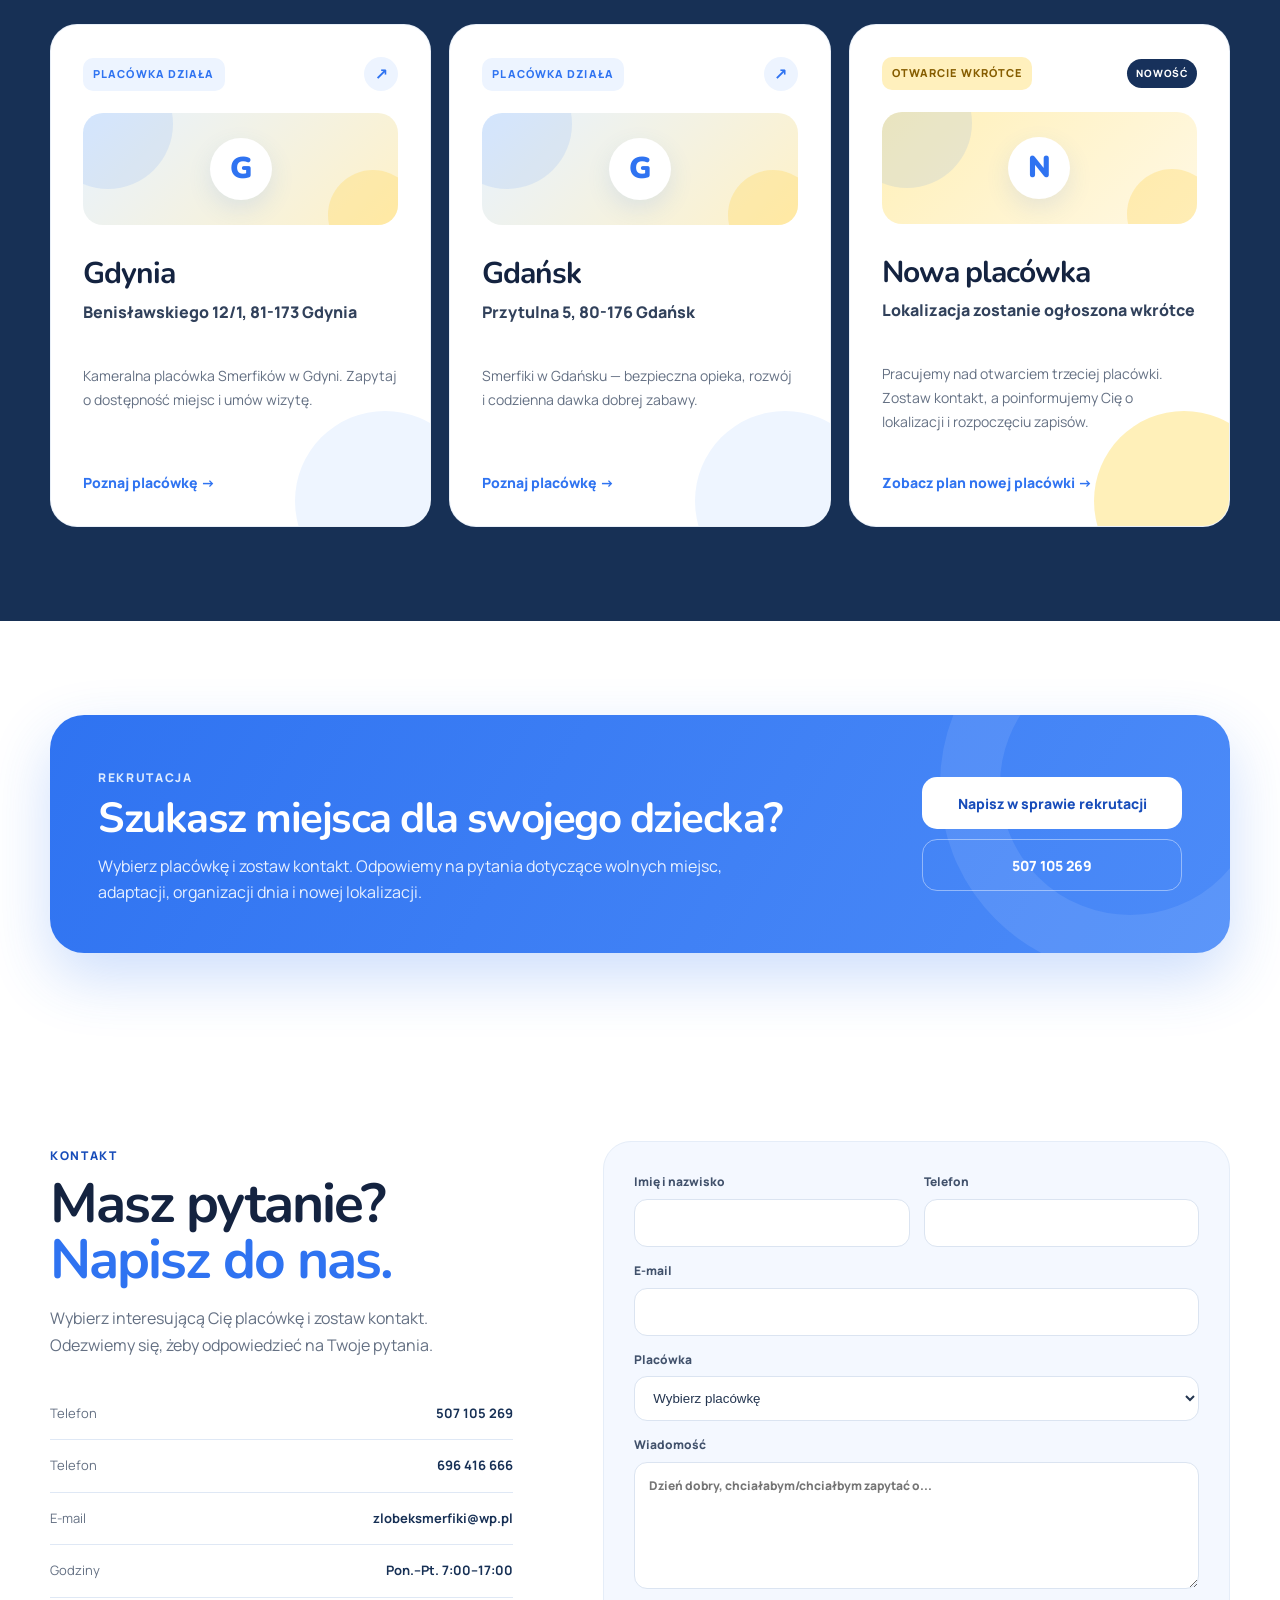
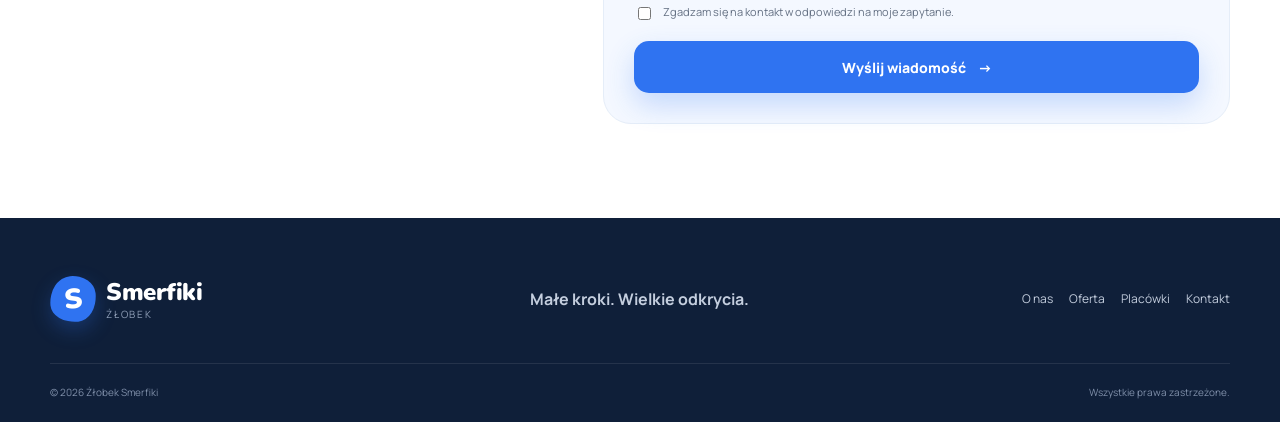
==== commit acd3e99b: "Update index.html" ====
--- a/index.html
+++ b/index.html
@@ -46,7 +46,7 @@
 
       <nav class="nav-links" id="mainNav" aria-label="Główne menu">
         <a href="#o-nas">O nas</a>
-        <a href="#oferta">Co oferujemy</a>
+        <a href="#oferta">Co oferujemy??</a>
         <a href="#aktualnosci">Aktualności</a>
         <a href="#placowki">Placówki</a>
         <a href="#kontakt">Kontakt</a>
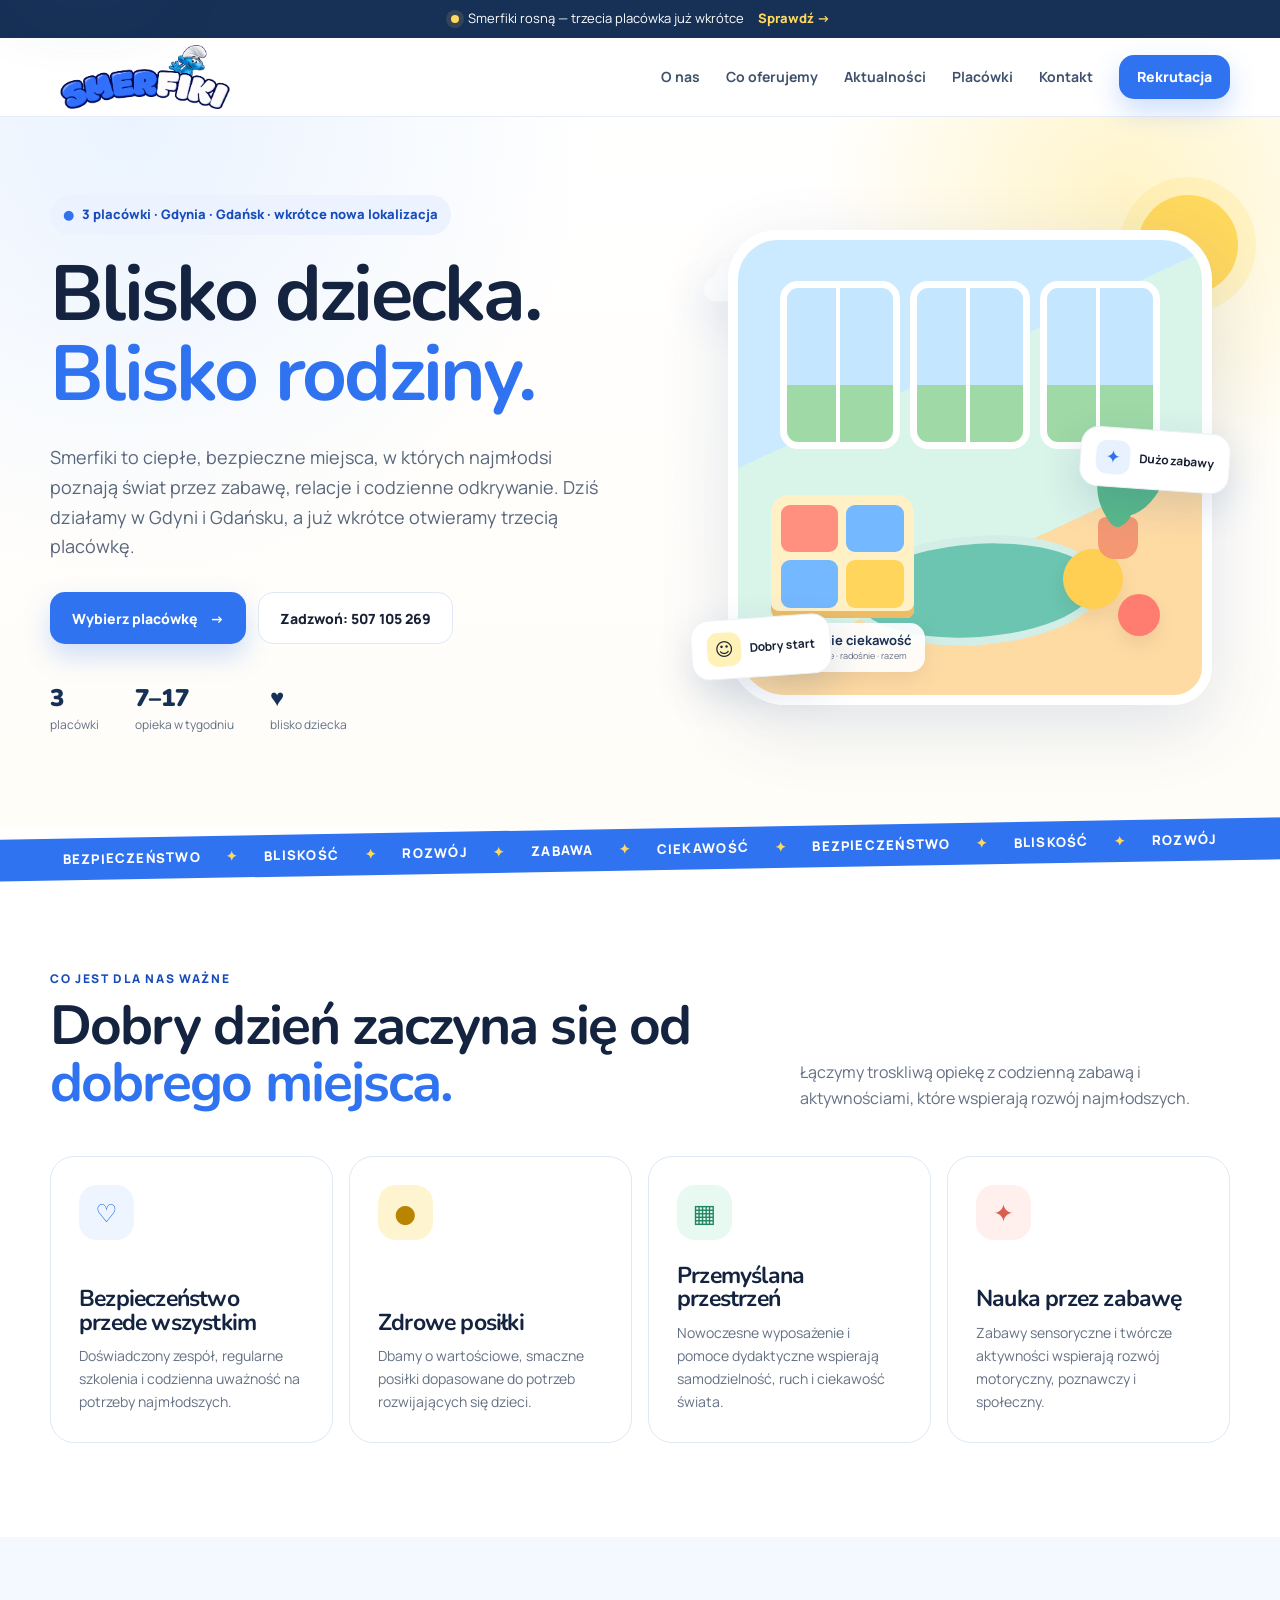
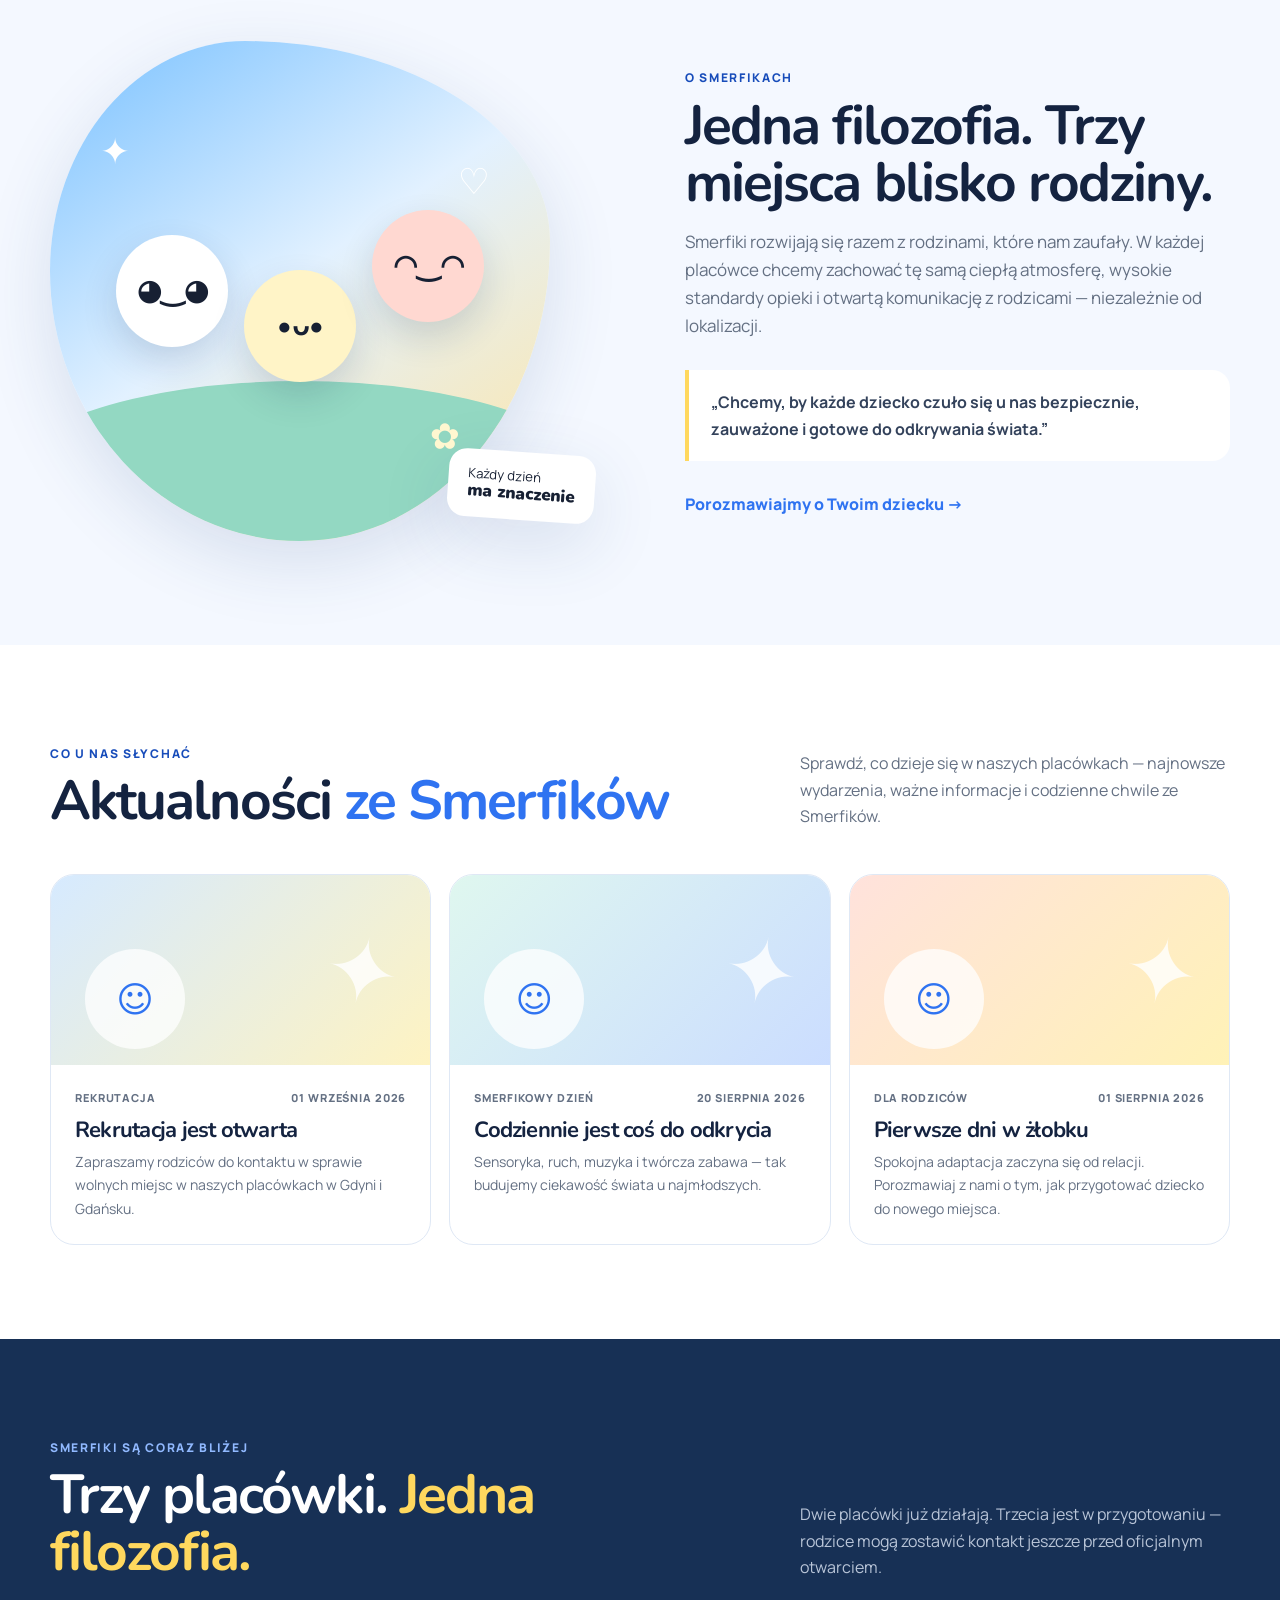
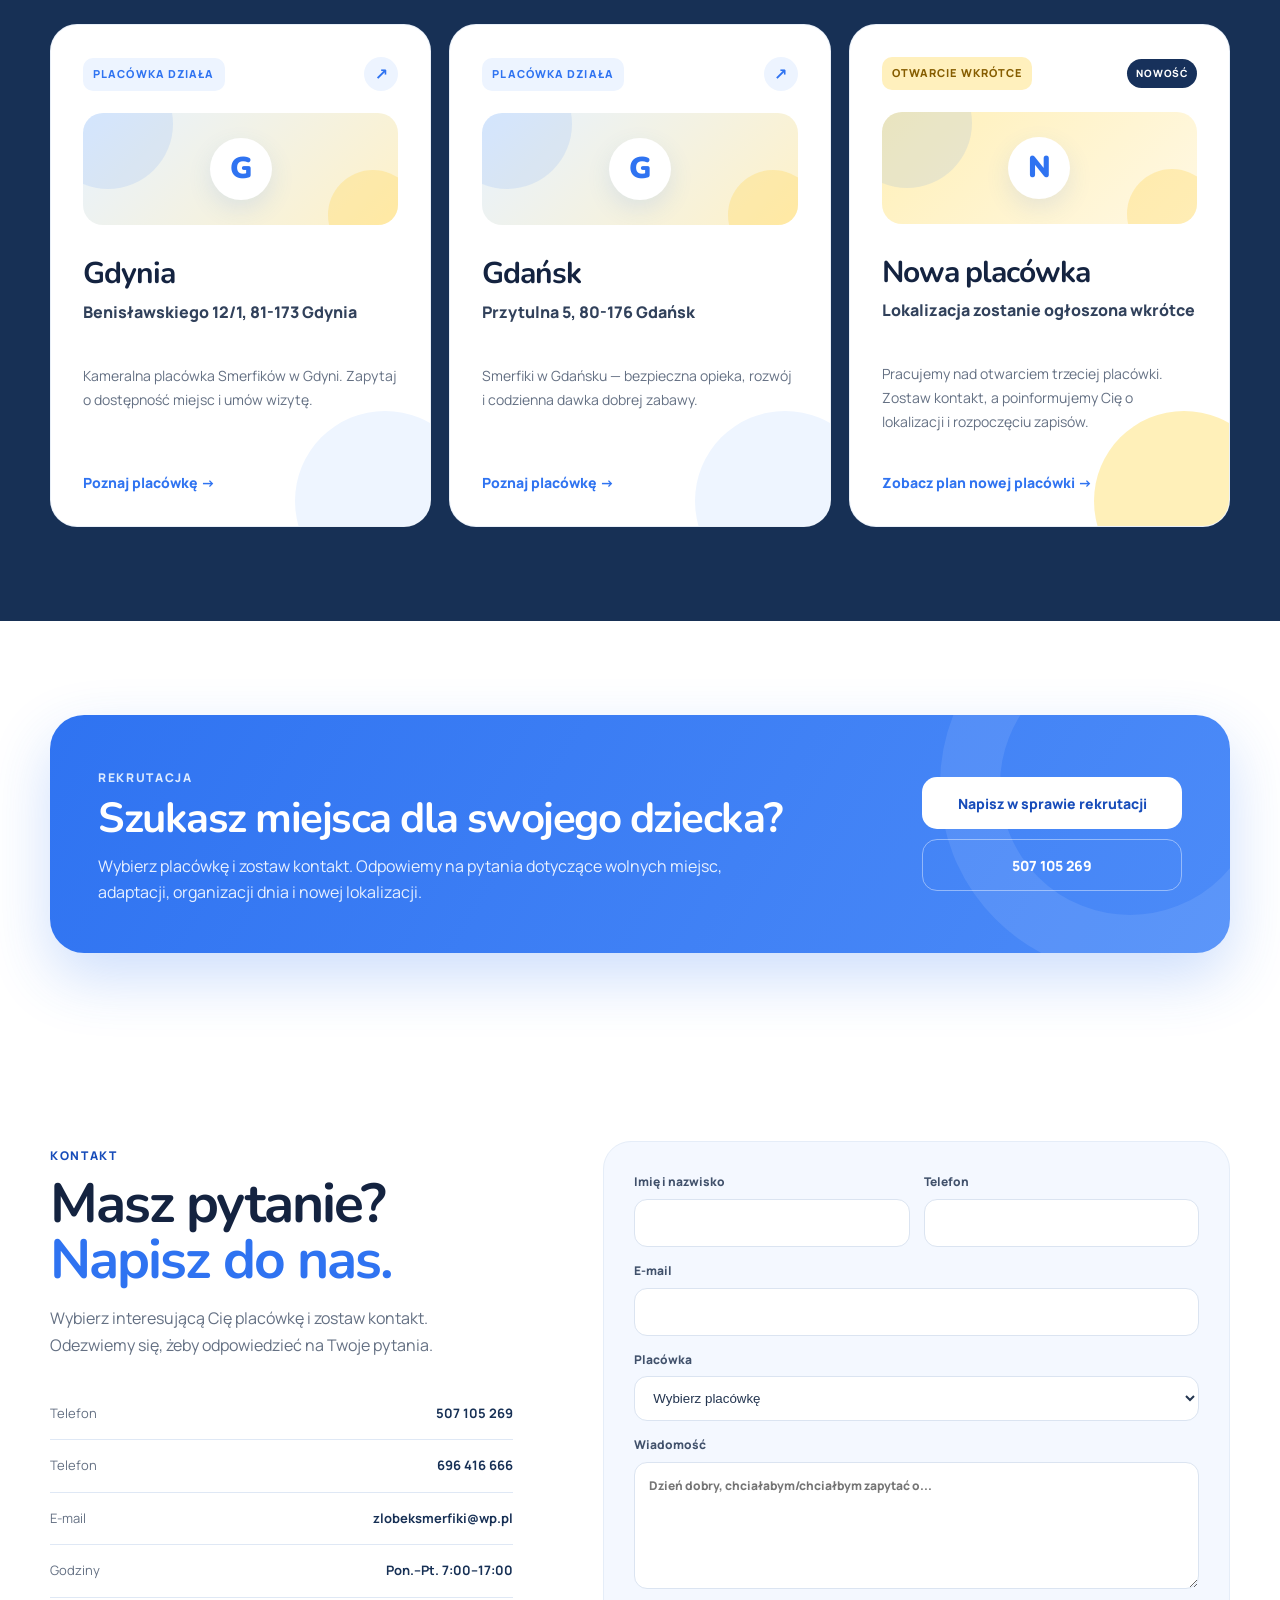
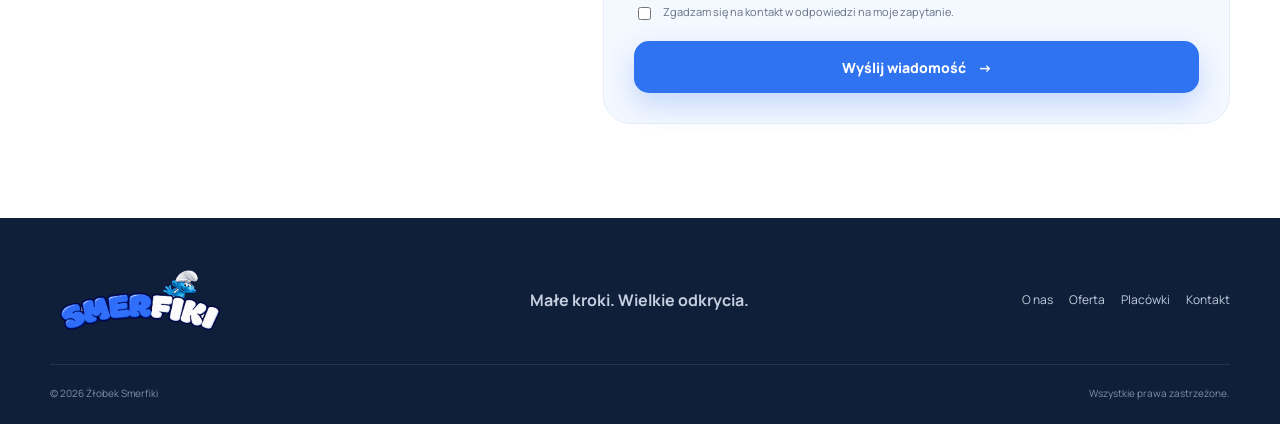
==== commit 55d27f4a: "Add files via upload" ====
--- a/index.html
+++ b/index.html
@@ -35,10 +35,7 @@
 
   <header class="site-header" id="top">
     <div class="wrap nav">
-      <a class="logo" href="#top" aria-label="Smerfiki — strona główna">
-        <span class="logo__mark" aria-hidden="true">S</span>
-        <span class="logo__copy"><strong>Smerfiki</strong><small>żłobek</small></span>
-      </a>
+      <a class="logo" href="#top" aria-label="Smerfiki — strona główna"><img src="/assets/smerfiki-logo.png" alt="Smerfiki"></a>
 
       <button class="nav-toggle" type="button" aria-expanded="false" aria-controls="mainNav" aria-label="Otwórz menu">
         <span></span><span></span><span></span>
@@ -46,7 +43,7 @@
 
       <nav class="nav-links" id="mainNav" aria-label="Główne menu">
         <a href="#o-nas">O nas</a>
-        <a href="#oferta">Co oferujemy??</a>
+        <a href="#oferta">Co oferujemy</a>
         <a href="#aktualnosci">Aktualności</a>
         <a href="#placowki">Placówki</a>
         <a href="#kontakt">Kontakt</a>
@@ -207,10 +204,7 @@
 
   <footer class="footer">
     <div class="wrap footer__top">
-      <a class="logo logo--footer" href="#top">
-        <span class="logo__mark">S</span>
-        <span class="logo__copy"><strong>Smerfiki</strong><small>żłobek</small></span>
-      </a>
+      <a class="logo logo--footer" href="#top"><img src="/assets/smerfiki-logo.png" alt="Smerfiki"></a>
       <p>Małe kroki. Wielkie odkrycia.</p>
       <div class="footer__links">
         <a href="#o-nas">O nas</a><a href="#oferta">Oferta</a><a href="#placowki">Placówki</a><a href="#kontakt">Kontakt</a>
--- a/styles.css
+++ b/styles.css
@@ -31,11 +31,13 @@
 .announcement a { margin-left: 5px; color: var(--yellow); font-weight: 800; }
 .site-header { position: sticky; top: 0; z-index: 50; background: rgba(255,255,255,.92); backdrop-filter: blur(16px); border-bottom: 1px solid rgba(223,232,245,.75); }
 .nav { min-height: 78px; display:flex; align-items:center; justify-content:space-between; gap:32px; }
-.logo { display:inline-flex; align-items:center; gap:10px; min-width:max-content; }
+.logo { display:inline-flex; align-items:center; min-width:max-content; text-decoration:none; }
+.logo img { display:block; width:190px; height:auto; }
 .logo__mark { display:grid; place-items:center; width:46px; height:46px; border-radius: 48% 52% 43% 57% / 60% 42% 58% 40%; background: var(--blue); color:white; font: 900 28px/1 "Nunito",sans-serif; transform: rotate(-5deg); box-shadow: 0 8px 20px rgba(47,115,241,.28); }
 .logo__copy { display:grid; line-height:1; }
 .logo__copy strong { font: 900 24px/1 "Nunito",sans-serif; letter-spacing:-.5px; }
 .logo__copy small { font-size: 10px; text-transform:uppercase; letter-spacing:.18em; color:var(--muted); margin-top:5px; }
+.logo--footer img { width:180px; }
 .nav-links { display:flex; align-items:center; gap:26px; font-size:14px; font-weight:700; }
 .nav-links > a:not(.btn) { color:#40516e; transition:.2s ease; }
 .nav-links > a:not(.btn):hover { color:var(--blue); }
@@ -107,7 +109,7 @@
 .contact-grid{display:grid;grid-template-columns:.85fr 1.15fr;gap:90px;align-items:start}.contact-copy p{color:var(--muted);max-width:460px}.contact-lines{display:grid;margin-top:30px}.contact-lines>a,.contact-lines>div{display:flex;justify-content:space-between;gap:20px;padding:15px 0;border-bottom:1px solid var(--line);font-size:13px}.contact-lines span{color:var(--muted)}.contact-lines b{color:var(--navy)}.contact-form{background:var(--soft);padding:30px;border-radius:28px;border:1px solid #e5edf8}.form-row{display:grid;grid-template-columns:1fr 1fr;gap:14px}.contact-form label:not(.checkbox){display:grid;gap:7px;font-size:12px;font-weight:800;color:#41516b;margin-bottom:14px}.contact-form input,.contact-form textarea{width:100%;border:1px solid #dbe4f1;background:white;border-radius:13px;padding:13px 14px;outline:none;transition:.2s}.contact-form input:focus,.contact-form textarea:focus{border-color:var(--blue);box-shadow:0 0 0 4px rgba(47,115,241,.09)}.contact-form textarea{resize:vertical}.checkbox{display:flex;align-items:flex-start;gap:9px;font-size:11px;color:var(--muted);margin:6px 0 18px}.checkbox input{width:auto;margin-top:4px}.footer{background:#0f1f39;color:#c4cede;padding:52px 0 22px}.logo--footer .logo__copy strong{color:#fff}.logo--footer .logo__copy small{color:#91a0b8}.footer__top{display:grid;grid-template-columns:1fr 1fr 1fr;align-items:center;gap:30px}.footer__top>p{text-align:center;font-weight:700}.footer__links{display:flex;justify-content:flex-end;flex-wrap:wrap;gap:16px;font-size:12px}.footer__bottom{display:flex;justify-content:space-between;gap:20px;border-top:1px solid rgba(255,255,255,.09);margin-top:34px;padding-top:20px;font-size:10px;color:#8090aa}
 .reveal{opacity:0;transform:translateY(16px);transition:opacity .65s ease,transform .65s ease}.reveal.visible{opacity:1;transform:none}
 @media(max-width:960px){.nav-toggle{display:block}.nav-links{position:absolute;left:20px;right:20px;top:70px;background:#fff;border:1px solid var(--line);border-radius:20px;padding:18px;box-shadow:var(--shadow);display:none;flex-direction:column;align-items:stretch;gap:0}.nav-links.open{display:flex}.nav-links a{padding:11px 9px}.hero__grid,.about-grid,.contact-grid{grid-template-columns:1fr}.hero__grid{gap:30px}.hero-art{min-height:480px;max-width:650px;width:100%;margin:auto}.feature-grid{grid-template-columns:1fr 1fr}.section-heading{align-items:start;flex-direction:column;gap:15px}.about-grid{gap:35px}.contact-grid{gap:40px}.recruitment__card{flex-direction:column;align-items:flex-start}.recruitment__actions{grid-template-columns:1fr 1fr;width:100%}.footer__top{grid-template-columns:1fr;justify-items:start}.footer__top>p{text-align:left}.footer__links{justify-content:flex-start}}
-@media(max-width:650px){.wrap{width:min(var(--wrap),calc(100% - 28px))}.announcement{font-size:11px}.announcement__inner{justify-content:flex-start;overflow:hidden;white-space:nowrap}.announcement a{margin-left:auto}.nav{min-height:68px}.logo__mark{width:40px;height:40px;font-size:24px}.logo__copy strong{font-size:21px}.section{padding:70px 0}.hero{padding-top:50px}.hero__lead{font-size:16px}.hero__actions{display:grid}.btn{width:100%}.trust-row{gap:18px;justify-content:space-between}.trust-row strong{font-size:20px}.trust-row span{font-size:10px}.hero-art{min-height:390px}.art-card--main{inset:30px 3px 20px 22px}.mini-card--right{right:-4px;top:170px}.mini-card--left{left:-7px;bottom:42px}.cloud--a{left:-25px}.feature-grid,.news-grid,.location-grid,.form-row{grid-template-columns:1fr}.feature-card{min-height:225px}.about-visual{min-height:380px}.blob-photo{right:12px}.face{width:80px;height:80px;font-size:20px}.sticker{right:-2px}.recruitment__card{padding:32px 23px}.recruitment__card h2{font-size:34px}.recruitment__actions{grid-template-columns:1fr;min-width:0}.footer__bottom{flex-direction:column}.marquee__track{justify-content:flex-start;animation:move 16s linear infinite}@keyframes move{to{transform:translateX(-50%)}}}
+@media(max-width:650px){.wrap{width:min(var(--wrap),calc(100% - 28px))}.announcement{font-size:11px}.announcement__inner{justify-content:flex-start;overflow:hidden;white-space:nowrap}.announcement a{margin-left:auto}.nav{min-height:68px}.logo img{width:150px}.logo--footer img{width:145px}.section{padding:70px 0}.hero{padding-top:50px}.hero__lead{font-size:16px}.hero__actions{display:grid}.btn{width:100%}.trust-row{gap:18px;justify-content:space-between}.trust-row strong{font-size:20px}.trust-row span{font-size:10px}.hero-art{min-height:390px}.art-card--main{inset:30px 3px 20px 22px}.mini-card--right{right:-4px;top:170px}.mini-card--left{left:-7px;bottom:42px}.cloud--a{left:-25px}.feature-grid,.news-grid,.location-grid,.form-row{grid-template-columns:1fr}.feature-card{min-height:225px}.about-visual{min-height:380px}.blob-photo{right:12px}.face{width:80px;height:80px;font-size:20px}.sticker{right:-2px}.recruitment__card{padding:32px 23px}.recruitment__card h2{font-size:34px}.recruitment__actions{grid-template-columns:1fr;min-width:0}.footer__bottom{flex-direction:column}.marquee__track{justify-content:flex-start;animation:move 16s linear infinite}@keyframes move{to{transform:translateX(-50%)}}}
 @media(prefers-reduced-motion:reduce){html{scroll-behavior:auto}.reveal{opacity:1;transform:none;transition:none}.marquee__track{animation:none!important}.btn:hover,.feature-card:hover,.news-card:hover{transform:none}}
 
 /* --- 3 placówki --- */
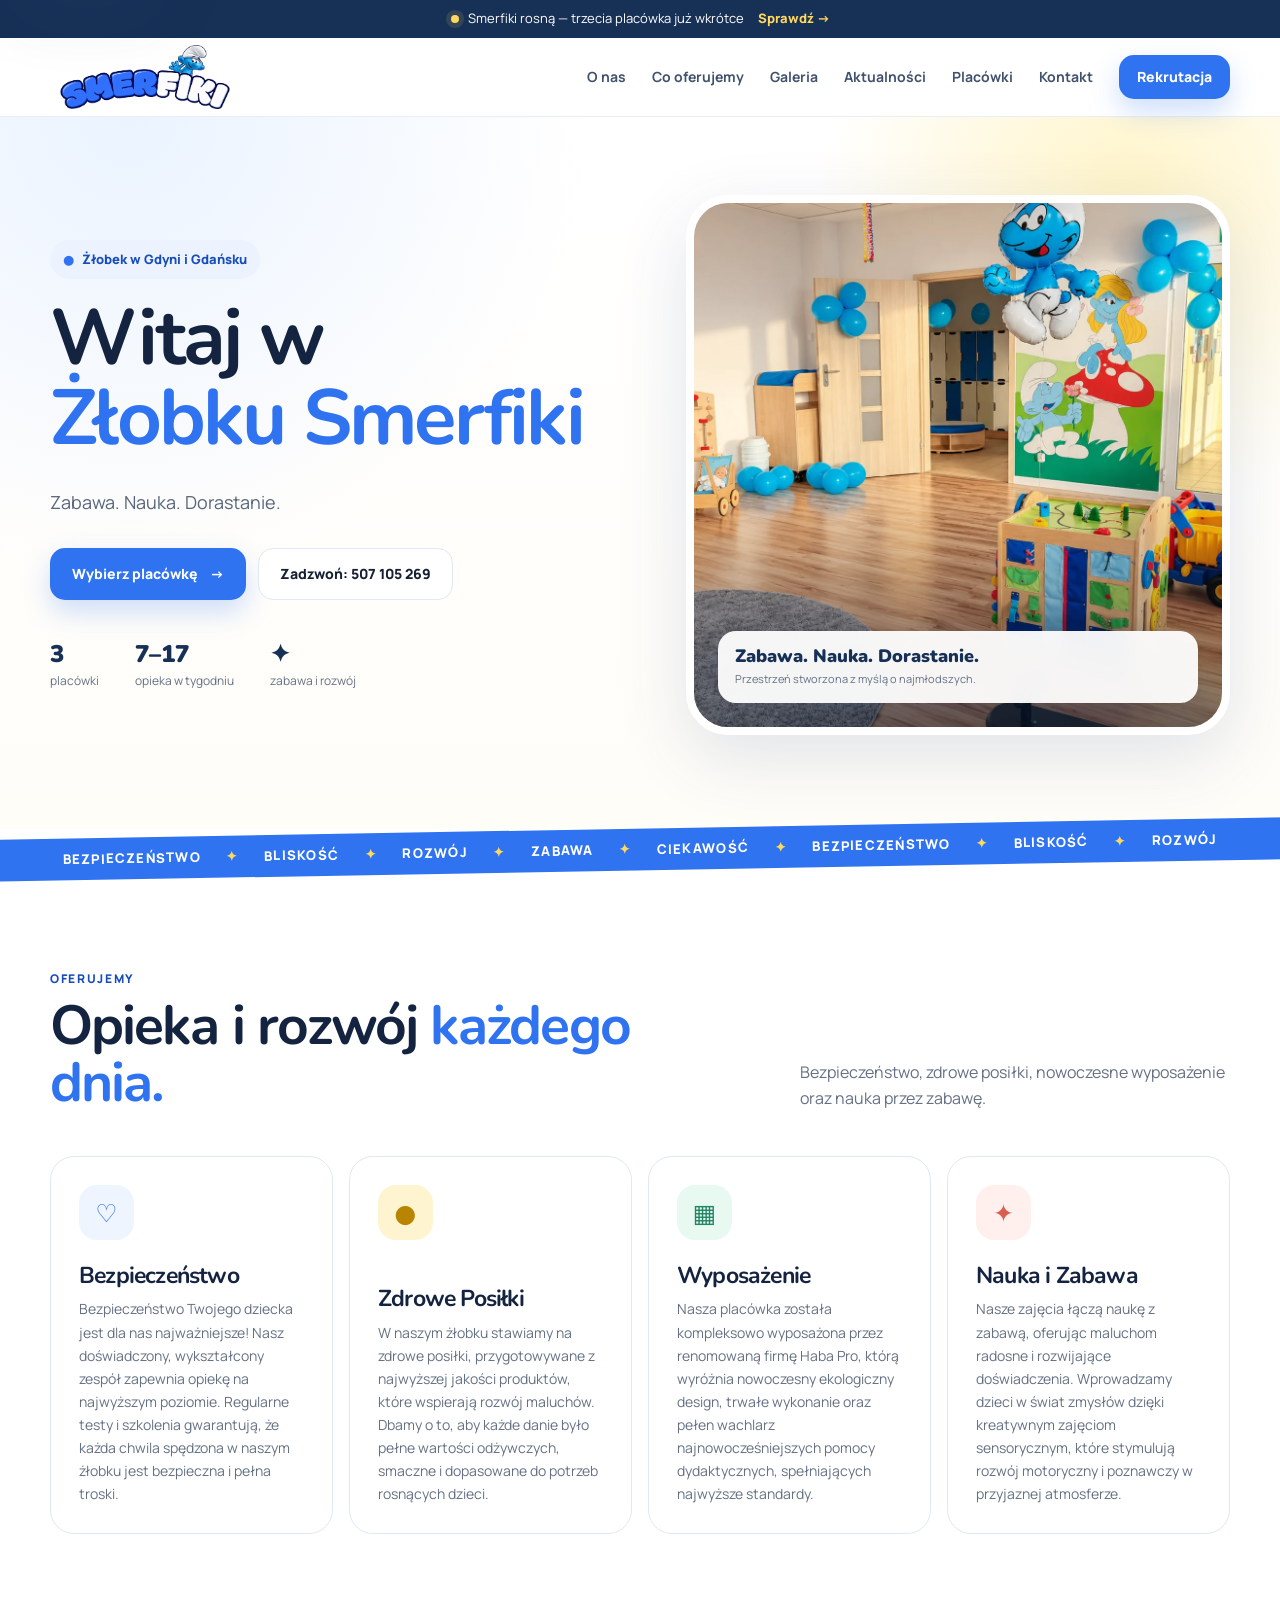
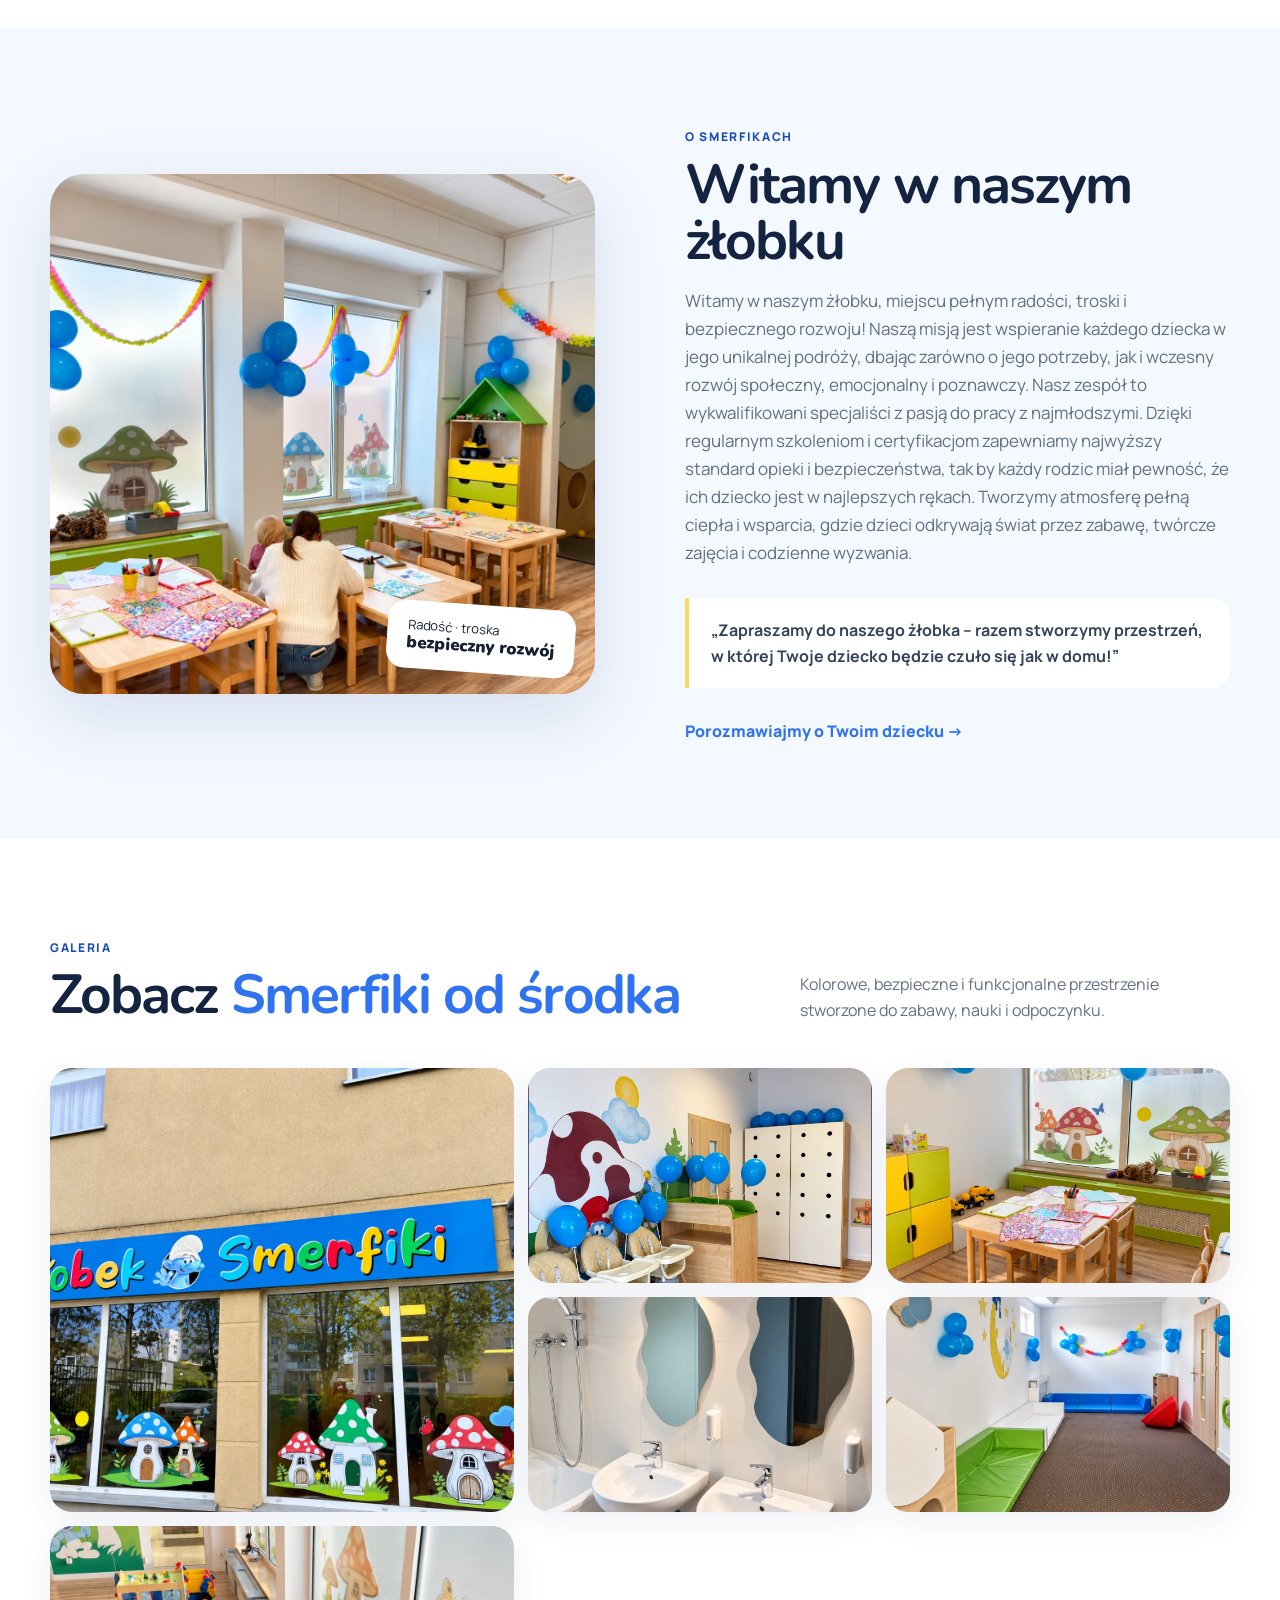
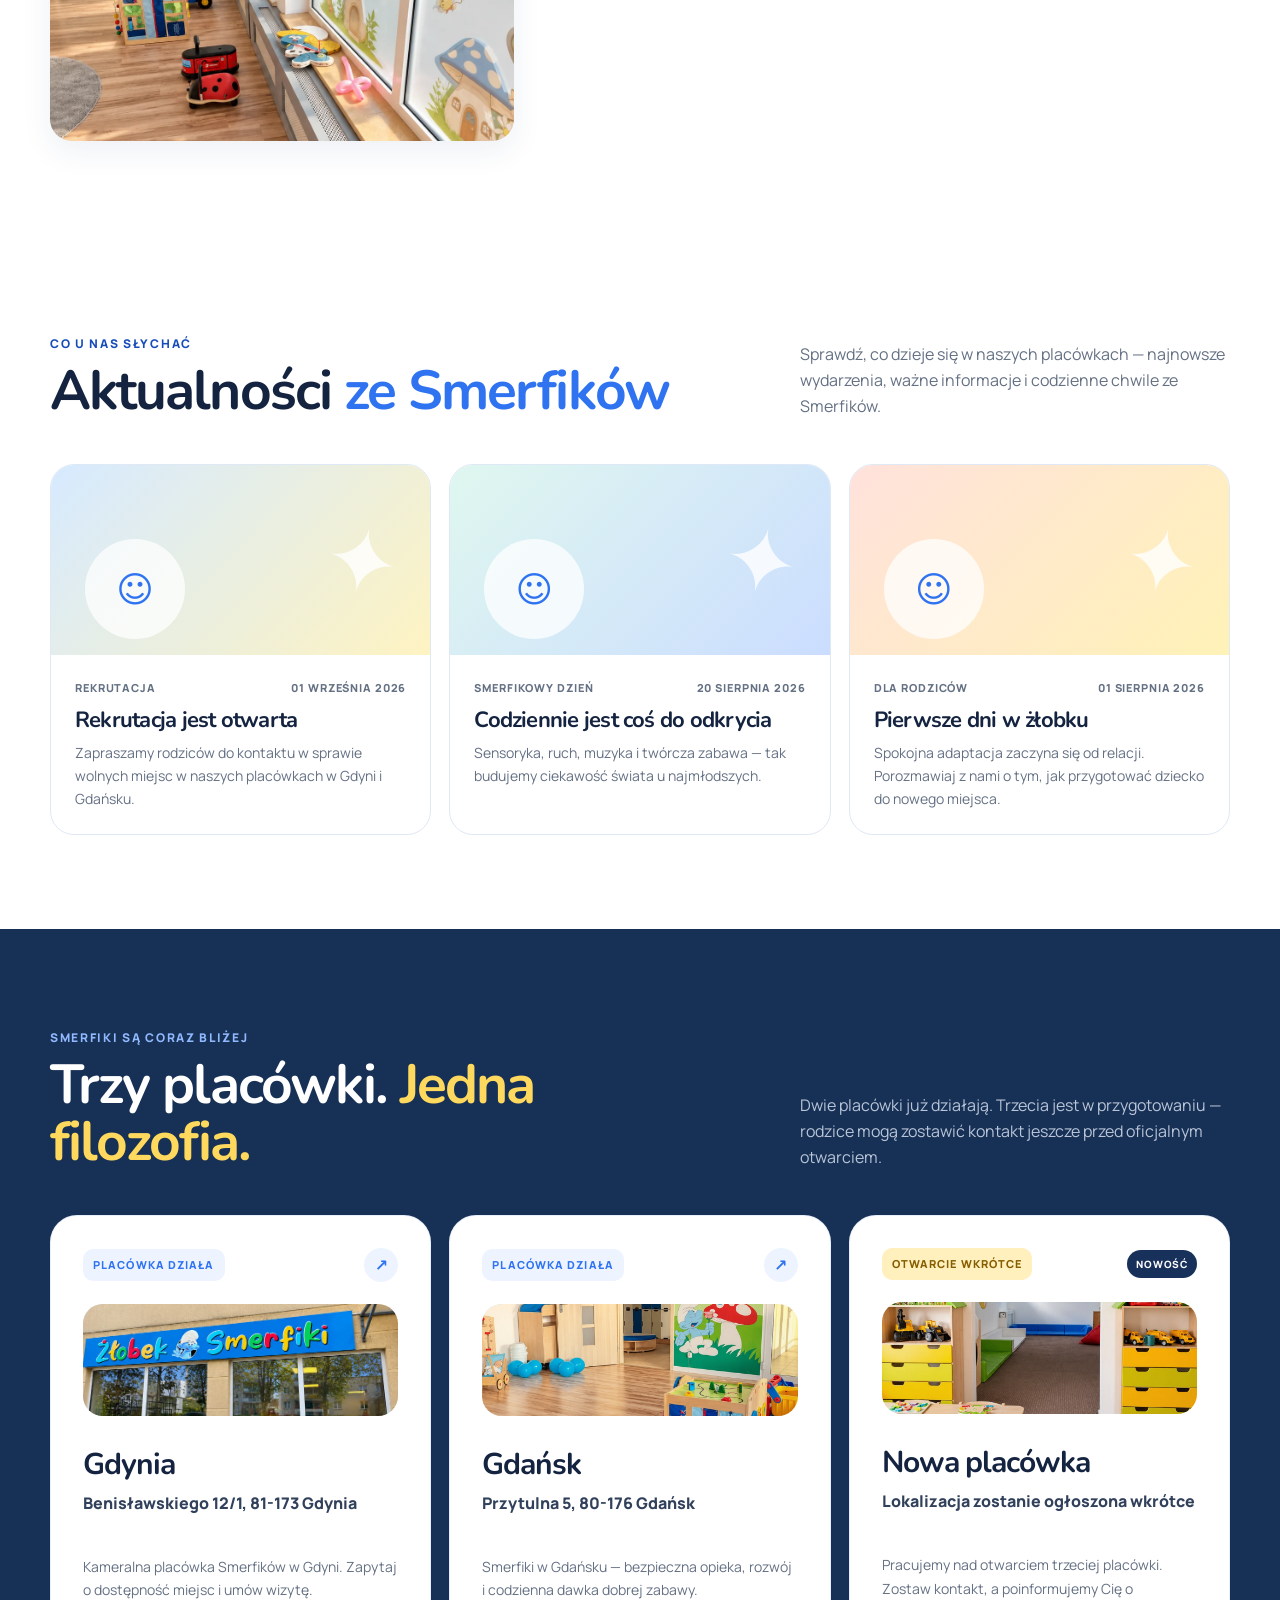
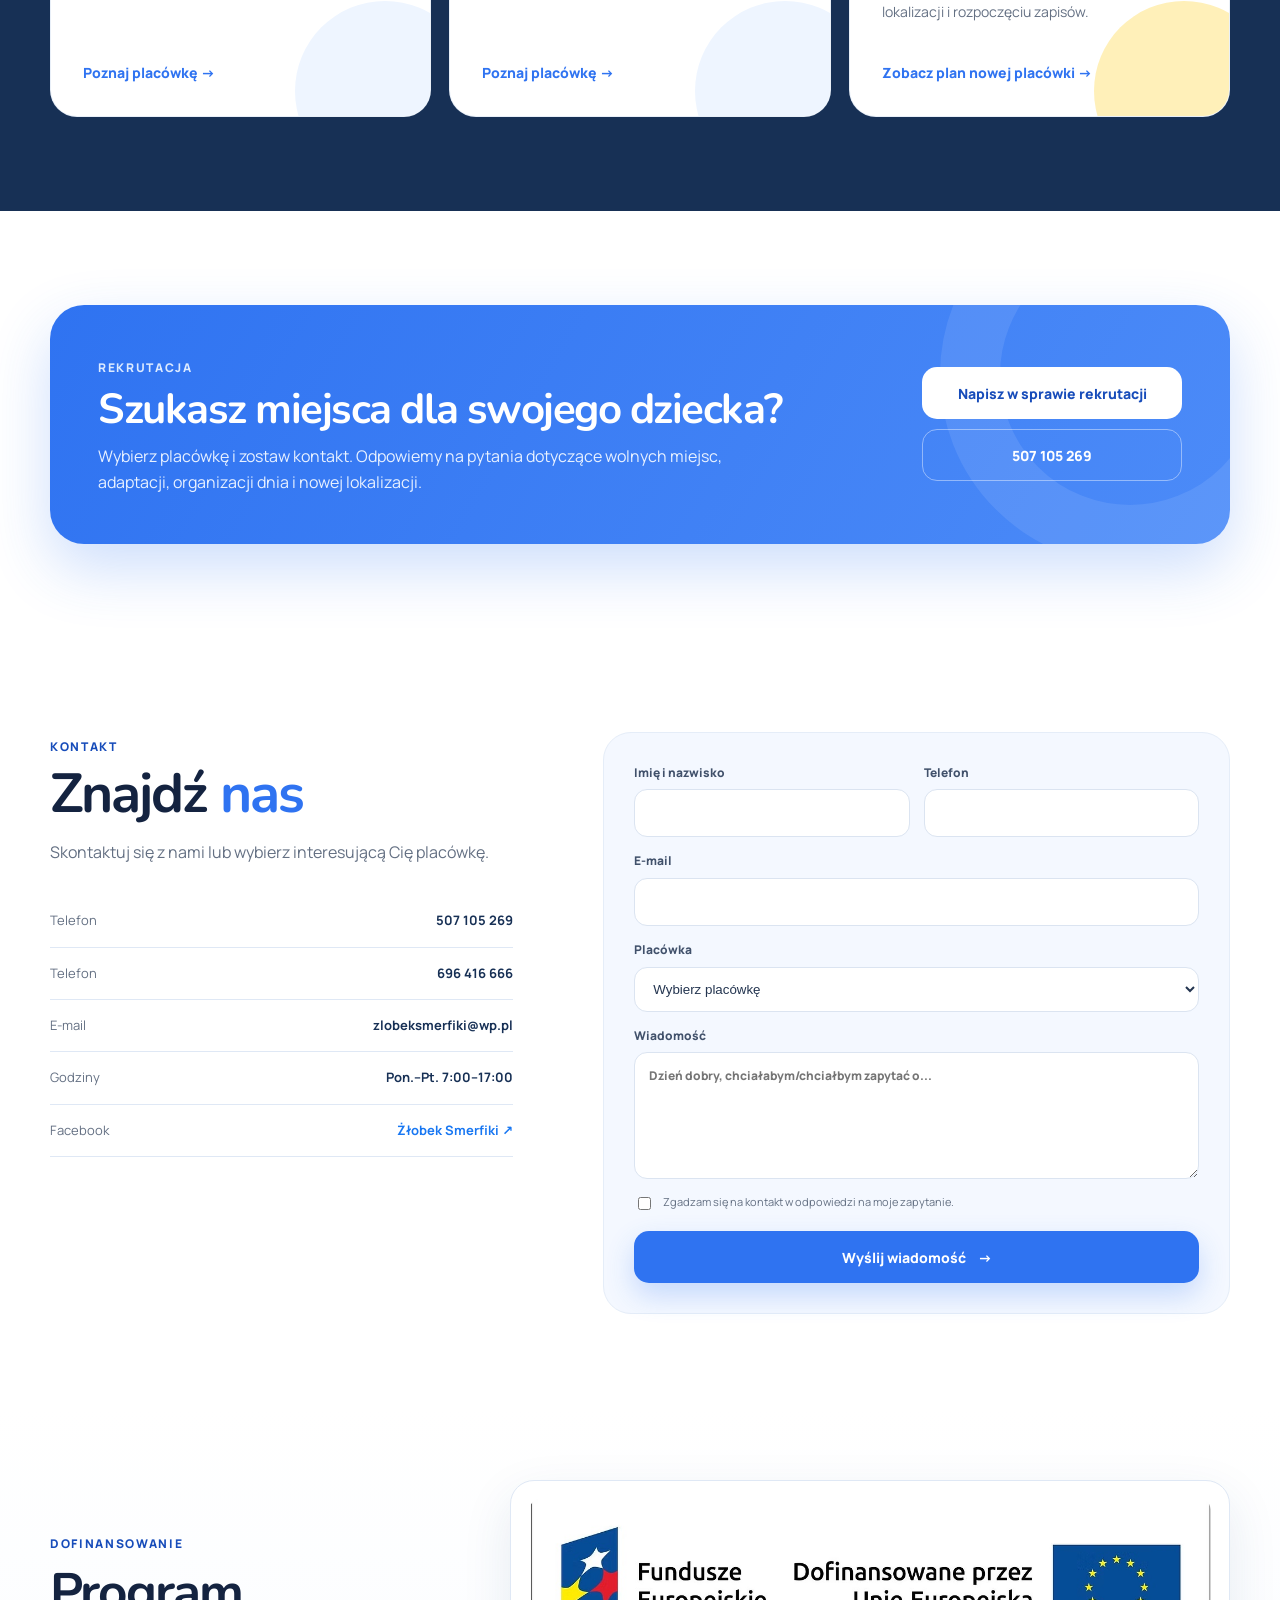
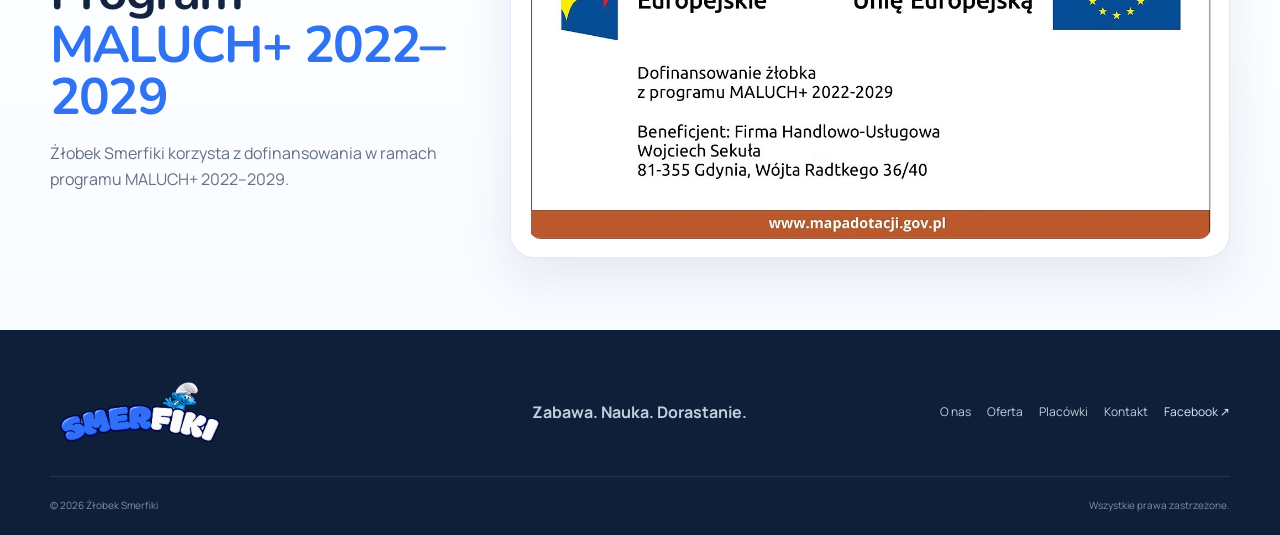
==== commit 999d8c60: "Add files via upload" ====
--- a/index.html
+++ b/index.html
@@ -1,221 +1,212 @@
-<!doctype html>
+<!DOCTYPE html>
+
 <html lang="pl">
 <head>
-  <meta charset="utf-8" />
-  <meta name="viewport" content="width=device-width, initial-scale=1" />
-  <meta name="description" content="Żłobek Smerfiki — trzy placówki, bezpieczna opieka, zabawa i rozwój najmłodszych." />
-  <meta name="theme-color" content="#2f73f1" />
-  <title>Żłobek Smerfiki — Gdynia, Gdańsk i nowa placówka</title>
-  <link rel="preconnect" href="https://fonts.googleapis.com" />
-  <link rel="preconnect" href="https://fonts.gstatic.com" crossorigin />
-  <link href="https://fonts.googleapis.com/css2?family=Manrope:wght@400;500;600;700;800&family=Nunito:wght@700;800;900&display=swap" rel="stylesheet" />
-  <link rel="stylesheet" href="styles.css" />
-  <script type="application/ld+json">
-  {
-    "@context": "https://schema.org",
-    "@type": "ChildCare",
-    "name": "Żłobek Smerfiki",
-    "email": "zlobeksmerfiki@wp.pl",
-    "telephone": "+48 507 105 269",
-    "openingHours": "Mo-Fr 07:00-17:00",
-    "areaServed": ["Gdynia", "Gdańsk"]
-  }
-  </script>
+<meta charset="utf-8"/>
+<meta content="width=device-width, initial-scale=1" name="viewport"/>
+<meta content="Żłobek Smerfiki — trzy placówki, bezpieczna opieka, zabawa i rozwój najmłodszych." name="description"/>
+<meta content="#2f73f1" name="theme-color"/>
+<title>Żłobek Smerfiki — Gdynia, Gdańsk i nowa placówka</title>
+<link href="https://fonts.googleapis.com" rel="preconnect"/>
+<link crossorigin="" href="https://fonts.gstatic.com" rel="preconnect"/>
+<link href="https://fonts.googleapis.com/css2?family=Manrope:wght@400;500;600;700;800&amp;family=Nunito:wght@700;800;900&amp;display=swap" rel="stylesheet"/>
+<link href="styles.css" rel="stylesheet"/>
+<script type="application/ld+json">{
+  "@context": "https://schema.org",
+  "@type": "ChildCare",
+  "name": "Żłobek Smerfiki",
+  "email": "zlobeksmerfiki@wp.pl",
+  "telephone": "+48 507 105 269",
+  "openingHours": "Mo-Fr 07:00-17:00",
+  "areaServed": [
+    "Gdynia",
+    "Gdańsk"
+  ],
+  "sameAs": [
+    "https://www.facebook.com/profile.php?id=61565765199430"
+  ]
+}</script>
 </head>
 <body>
-  <a class="skip-link" href="#main">Przejdź do treści</a>
-
-  <div class="announcement">
-    <div class="wrap announcement__inner">
-      <span class="announcement__dot"></span>
-      <span id="announcementText">Smerfiki rosną — trzecia placówka już wkrótce</span>
-      <a href="#rekrutacja">Sprawdź →</a>
-    </div>
-  </div>
-
-  <header class="site-header" id="top">
-    <div class="wrap nav">
-      <a class="logo" href="#top" aria-label="Smerfiki — strona główna"><img src="/assets/smerfiki-logo.png" alt="Smerfiki"></a>
-
-      <button class="nav-toggle" type="button" aria-expanded="false" aria-controls="mainNav" aria-label="Otwórz menu">
-        <span></span><span></span><span></span>
-      </button>
-
-      <nav class="nav-links" id="mainNav" aria-label="Główne menu">
-        <a href="#o-nas">O nas</a>
-        <a href="#oferta">Co oferujemy</a>
-        <a href="#aktualnosci">Aktualności</a>
-        <a href="#placowki">Placówki</a>
-        <a href="#kontakt">Kontakt</a>
-        <a class="btn btn--small btn--primary" href="#rekrutacja">Rekrutacja</a>
-      </nav>
-    </div>
-  </header>
-
-  <main id="main">
-    <section class="hero section">
-      <div class="wrap hero__grid">
-        <div class="hero__copy reveal">
-          <div class="pill"><span>●</span><span id="brandEyebrow">Żłobek w Gdyni i Gdańsku</span></div>
-          <h1 id="brandTagline">Blisko dziecka.<br><em>Blisko rodziny.</em></h1>
-          <p class="hero__lead" id="brandDescription">Smerfiki to ciepłe, bezpieczne miejsca, w których najmłodsi poznają świat przez zabawę, relacje i codzienne odkrywanie. Dziś działamy w Gdyni i Gdańsku, a już wkrótce otwieramy trzecią placówkę.</p>
-          <div class="hero__actions">
-            <a class="btn btn--primary" href="#placowki">Wybierz placówkę <span>→</span></a>
-            <a class="btn btn--ghost" id="heroPhone" href="tel:+48507105269">Zadzwoń: 507 105 269</a>
-          </div>
-          <div class="trust-row" aria-label="Najważniejsze informacje">
-            <div><strong>3</strong><span>placówki</span></div>
-            <div><strong>7–17</strong><span>opieka w tygodniu</span></div>
-            <div><strong>♥</strong><span>blisko dziecka</span></div>
-          </div>
-        </div>
-
-        <div class="hero-art reveal" aria-label="Ilustracja przyjaznej sali dla dzieci">
-          <div class="sun"></div>
-          <div class="cloud cloud--a"></div>
-          <div class="cloud cloud--b"></div>
-          <div class="art-card art-card--main">
-            <div class="window"><i></i><i></i><i></i></div>
-            <div class="rug"></div>
-            <div class="shelf"><span></span><span></span><span></span><span></span></div>
-            <div class="toy toy--1"></div>
-            <div class="toy toy--2"></div>
-            <div class="plant"><b></b><i></i><i></i></div>
-            <div class="art-caption"><b>Tu rośnie ciekawość</b><span>bezpiecznie · radośnie · razem</span></div>
-          </div>
-          <div class="mini-card mini-card--left"><span>☺</span><b>Dobry start</b></div>
-          <div class="mini-card mini-card--right"><span>✦</span><b>Dużo zabawy</b></div>
-        </div>
-      </div>
-    </section>
-
-    <section class="marquee" aria-hidden="true">
-      <div class="marquee__track">
-        <span>bezpieczeństwo</span><b>✦</b><span>bliskość</span><b>✦</b><span>rozwój</span><b>✦</b><span>zabawa</span><b>✦</b><span>ciekawość</span><b>✦</b><span>bezpieczeństwo</span><b>✦</b><span>bliskość</span><b>✦</b><span>rozwój</span>
-      </div>
-    </section>
-
-    <section class="section" id="oferta">
-      <div class="wrap">
-        <div class="section-heading reveal">
-          <div>
-            <span class="kicker">Co jest dla nas ważne</span>
-            <h2>Dobry dzień zaczyna się od <em>dobrego miejsca.</em></h2>
-          </div>
-          <p>Łączymy troskliwą opiekę z codzienną zabawą i aktywnościami, które wspierają rozwój najmłodszych.</p>
-        </div>
-        <div class="feature-grid" id="featureGrid"></div>
-      </div>
-    </section>
-
-    <section class="section section--soft" id="o-nas">
-      <div class="wrap about-grid">
-        <div class="about-visual reveal">
-          <div class="blob-photo">
-            <div class="face face--one">◕‿◕</div>
-            <div class="face face--two">•ᴗ•</div>
-            <div class="face face--three">◠‿◠</div>
-            <span class="doodle doodle--1">✦</span>
-            <span class="doodle doodle--2">♡</span>
-            <span class="doodle doodle--3">✿</span>
-          </div>
-          <div class="sticker">Każdy dzień<br><strong>ma znaczenie</strong></div>
-        </div>
-        <div class="about-copy reveal">
-          <span class="kicker">O Smerfikach</span>
-          <h2 id="aboutTitle">Miejsce, w którym dziecko może być sobą</h2>
-          <p id="aboutText">Tworzymy kameralną, pełną ciepła atmosferę. Nasz zespół łączy troskę z nowoczesnym podejściem do wczesnego rozwoju, a rodziców traktujemy jak partnerów — z otwartą komunikacją i uważnością na potrzeby każdego dziecka.</p>
-          <blockquote id="aboutQuote">„Chcemy, by każde dziecko czuło się u nas bezpiecznie, zauważone i gotowe do odkrywania świata.”</blockquote>
-          <a class="text-link" href="#kontakt">Porozmawiajmy o Twoim dziecku →</a>
-        </div>
-      </div>
-    </section>
-
-    <section class="section" id="aktualnosci">
-      <div class="wrap">
-        <div class="section-heading reveal">
-          <div>
-            <span class="kicker">Co u nas słychać</span>
-            <h2>Aktualności <em>ze Smerfików</em></h2>
-          </div>
-          <p>Sprawdź, co dzieje się w naszych placówkach — najnowsze wydarzenia, ważne informacje i codzienne chwile ze Smerfików.</p>
-        </div>
-        <div class="news-grid" id="newsGrid"></div>
-      </div>
-    </section>
-
-    <section class="section locations" id="placowki">
-      <div class="wrap">
-        <div class="section-heading section-heading--light reveal">
-          <div>
-            <span class="kicker">Smerfiki są coraz bliżej</span>
-            <h2>Trzy placówki. <em>Jedna filozofia.</em></h2>
-          </div>
-          <p>Dwie placówki już działają. Trzecia jest w przygotowaniu — rodzice mogą zostawić kontakt jeszcze przed oficjalnym otwarciem.</p>
-        </div>
-        <div class="location-grid" id="locationGrid"></div>
-      </div>
-    </section>
-
-    <section class="section recruitment" id="rekrutacja">
-      <div class="wrap recruitment__card reveal">
-        <div>
-          <span class="kicker">Rekrutacja</span>
-          <h2 id="recruitmentTitle">Chcesz poznać Smerfiki bliżej?</h2>
-          <p id="recruitmentText">Napisz lub zadzwoń. Odpowiemy na pytania dotyczące dostępności miejsc, adaptacji i organizacji dnia.</p>
-        </div>
-        <div class="recruitment__actions">
-          <a class="btn btn--white" id="recruitEmail" href="mailto:rekrutacja@zlobeksmerfiki.pl">Napisz w sprawie rekrutacji</a>
-          <a class="btn btn--outline-white" id="recruitPhone" href="tel:+48507105269">507 105 269</a>
-        </div>
-      </div>
-    </section>
-
-    <section class="section" id="kontakt">
-      <div class="wrap contact-grid">
-        <div class="contact-copy reveal">
-          <span class="kicker">Kontakt</span>
-          <h2>Masz pytanie? <em>Napisz do nas.</em></h2>
-          <p>Wybierz interesującą Cię placówkę i zostaw kontakt. Odezwiemy się, żeby odpowiedzieć na Twoje pytania.</p>
-          <div class="contact-lines">
-            <a id="contactPhone1" href="tel:+48507105269"><span>Telefon</span><b>507 105 269</b></a>
-            <a id="contactPhone2" href="tel:+48696416666"><span>Telefon</span><b>696 416 666</b></a>
-            <a id="contactEmail" href="mailto:zlobeksmerfiki@wp.pl"><span>E-mail</span><b>zlobeksmerfiki@wp.pl</b></a>
-            <div><span>Godziny</span><b id="contactHours">Pon.–Pt. 7:00–17:00</b></div>
-          </div>
-        </div>
-
-        <form class="contact-form reveal" name="kontakt" method="POST" data-netlify="true" netlify-honeypot="bot-field">
-          <input type="hidden" name="form-name" value="kontakt" />
-          <p class="hidden"><label>Nie wypełniaj: <input name="bot-field" /></label></p>
-          <div class="form-row">
-            <label>Imię i nazwisko<input name="name" type="text" autocomplete="name" required /></label>
-            <label>Telefon<input name="phone" type="tel" autocomplete="tel" /></label>
-          </div>
-          <label>E-mail<input name="email" type="email" autocomplete="email" required /></label>
-          <label>Placówka<select name="placowka" id="locationSelect" required><option value="">Wybierz placówkę</option><option>Gdynia</option><option>Gdańsk</option><option>Nowa placówka — chcę otrzymać informacje</option></select></label>
-          <label>Wiadomość<textarea name="message" rows="5" required placeholder="Dzień dobry, chciałabym/chciałbym zapytać o..."></textarea></label>
-          <label class="checkbox"><input type="checkbox" required /><span>Zgadzam się na kontakt w odpowiedzi na moje zapytanie.</span></label>
-          <button class="btn btn--primary btn--full" type="submit">Wyślij wiadomość <span>→</span></button>
-        </form>
-      </div>
-    </section>
-  </main>
-
-  <footer class="footer">
-    <div class="wrap footer__top">
-      <a class="logo logo--footer" href="#top"><img src="/assets/smerfiki-logo.png" alt="Smerfiki"></a>
-      <p>Małe kroki. Wielkie odkrycia.</p>
-      <div class="footer__links">
-        <a href="#o-nas">O nas</a><a href="#oferta">Oferta</a><a href="#placowki">Placówki</a><a href="#kontakt">Kontakt</a>
-      </div>
-    </div>
-    <div class="wrap footer__bottom">
-      <span>© <span id="year"></span> Żłobek Smerfiki</span>
-      <span>Wszystkie prawa zastrzeżone.</span>
-    </div>
-  </footer>
-
-  <script src="app.js" defer></script>
+<a class="skip-link" href="#main">Przejdź do treści</a>
+<div class="announcement">
+<div class="wrap announcement__inner">
+<span class="announcement__dot"></span>
+<span id="announcementText">Smerfiki rosną — trzecia placówka już wkrótce</span>
+<a href="#rekrutacja">Sprawdź →</a>
+</div>
+</div>
+<header class="site-header" id="top">
+<div class="wrap nav">
+<a aria-label="Smerfiki — strona główna" class="logo" href="#top"><img alt="Smerfiki" src="/assets/smerfiki-logo.png"/></a>
+<button aria-controls="mainNav" aria-expanded="false" aria-label="Otwórz menu" class="nav-toggle" type="button">
+<span></span><span></span><span></span>
+</button>
+<nav aria-label="Główne menu" class="nav-links" id="mainNav">
+<a href="#o-nas">O nas</a>
+<a href="#oferta">Co oferujemy</a>
+<a href="#galeria">Galeria</a><a href="#aktualnosci">Aktualności</a>
+<a href="#placowki">Placówki</a>
+<a href="#kontakt">Kontakt</a>
+<a class="btn btn--small btn--primary" href="#rekrutacja">Rekrutacja</a>
+</nav>
+</div>
+</header>
+<main id="main">
+<section class="hero section">
+<div class="wrap hero__grid">
+<div class="hero__copy reveal">
+<div class="pill"><span>●</span><span id="brandEyebrow">Żłobek w Gdyni i Gdańsku</span></div>
+<h1 id="brandTagline">Witaj w<br/><em>Żłobku Smerfiki</em></h1>
+<p class="hero__lead" id="brandDescription">Zabawa. Nauka. Dorastanie.</p>
+<div class="hero__actions">
+<a class="btn btn--primary" href="#placowki">Wybierz placówkę <span>→</span></a>
+<a class="btn btn--ghost" href="tel:+48507105269" id="heroPhone">Zadzwoń: 507 105 269</a>
+</div>
+<div aria-label="Najważniejsze informacje" class="trust-row">
+<div><strong>3</strong><span>placówki</span></div>
+<div><strong>7–17</strong><span>opieka w tygodniu</span></div>
+<div><strong>✦</strong><span>zabawa i rozwój</span></div>
+</div>
+</div>
+<div class="hero-photo reveal">
+<img alt="Kolorowa sala zabaw w Żłobku Smerfiki" src="/assets/gallery/06-sala-smerfy.webp"/>
+<div class="hero-photo__badge"><strong>Zabawa. Nauka. Dorastanie.</strong><span>Przestrzeń stworzona z myślą o najmłodszych.</span></div>
+</div>
+</div>
+</section>
+<section aria-hidden="true" class="marquee">
+<div class="marquee__track">
+<span>bezpieczeństwo</span><b>✦</b><span>bliskość</span><b>✦</b><span>rozwój</span><b>✦</b><span>zabawa</span><b>✦</b><span>ciekawość</span><b>✦</b><span>bezpieczeństwo</span><b>✦</b><span>bliskość</span><b>✦</b><span>rozwój</span>
+</div>
+</section>
+<section class="section" id="oferta">
+<div class="wrap">
+<div class="section-heading reveal">
+<div>
+<span class="kicker">Oferujemy</span>
+<h2>Opieka i rozwój <em>każdego dnia.</em></h2>
+</div>
+<p>Bezpieczeństwo, zdrowe posiłki, nowoczesne wyposażenie oraz nauka przez zabawę.</p>
+</div>
+<div class="feature-grid" id="featureGrid"></div>
+</div>
+</section>
+<section class="section section--soft" id="o-nas">
+<div class="wrap about-grid">
+<div class="about-visual about-visual--photo reveal">
+<img alt="Sala zajęć w Żłobku Smerfiki" loading="lazy" src="/assets/gallery/02-sala-stoliki.webp"/>
+<div class="sticker">Radość · troska<br/><strong>bezpieczny rozwój</strong></div>
+</div>
+<div class="about-copy reveal">
+<span class="kicker">O Smerfikach</span>
+<h2 id="aboutTitle">Witamy w naszym żłobku</h2>
+<p id="aboutText">Witamy w naszym żłobku, miejscu pełnym radości, troski i bezpiecznego rozwoju! Naszą misją jest wspieranie każdego dziecka w jego unikalnej podróży, dbając zarówno o jego potrzeby, jak i wczesny rozwój społeczny, emocjonalny i poznawczy. Nasz zespół to wykwalifikowani specjaliści z pasją do pracy z najmłodszymi. Dzięki regularnym szkoleniom i certyfikacjom zapewniamy najwyższy standard opieki i bezpieczeństwa, tak by każdy rodzic miał pewność, że ich dziecko jest w najlepszych rękach. Tworzymy atmosferę pełną ciepła i wsparcia, gdzie dzieci odkrywają świat przez zabawę, twórcze zajęcia i codzienne wyzwania.</p>
+<blockquote id="aboutQuote">„Zapraszamy do naszego żłobka – razem stworzymy przestrzeń, w której Twoje dziecko będzie czuło się jak w domu!”</blockquote>
+<a class="text-link" href="#kontakt">Porozmawiajmy o Twoim dziecku →</a>
+</div>
+</div>
+</section><section class="section gallery-section" id="galeria"><div class="wrap">
+<div class="section-heading reveal"><div><span class="kicker">Galeria</span><h2>Zobacz <em>Smerfiki od środka</em></h2></div><p>Kolorowe, bezpieczne i funkcjonalne przestrzenie stworzone do zabawy, nauki i odpoczynku.</p></div>
+<div class="gallery-real gallery-real--home">
+<figure class="gallery-real__wide"><img alt="Wejście do Żłobka Smerfiki" loading="lazy" src="/assets/gallery/07-wejscie-zlobek.webp"/></figure>
+<figure><img alt="Sala z krzesełkami w Żłobku Smerfiki" loading="lazy" src="/assets/gallery/01-sala-krzeselka.webp"/></figure>
+<figure><img alt="Kącik plastyczny w Żłobku Smerfiki" loading="lazy" src="/assets/gallery/11-kacik-plastyczny.webp"/></figure>
+<figure><img alt="Łazienka dla dzieci w Żłobku Smerfiki" loading="lazy" src="/assets/gallery/05-lazienka.webp"/></figure>
+<figure><img alt="Sala zabaw w Żłobku Smerfiki" loading="lazy" src="/assets/gallery/08-sala-dluga.webp"/></figure>
+<figure><img alt="Przestrzeń przy oknach w Żłobku Smerfiki" loading="lazy" src="/assets/gallery/10-korytarz-okna.webp"/></figure>
+</div>
+</div></section>
+<section class="section" id="aktualnosci">
+<div class="wrap">
+<div class="section-heading reveal">
+<div>
+<span class="kicker">Co u nas słychać</span>
+<h2>Aktualności <em>ze Smerfików</em></h2>
+</div>
+<p>Sprawdź, co dzieje się w naszych placówkach — najnowsze wydarzenia, ważne informacje i codzienne chwile ze Smerfików.</p>
+</div>
+<div class="news-grid" id="newsGrid"></div>
+</div>
+</section>
+<section class="section locations" id="placowki">
+<div class="wrap">
+<div class="section-heading section-heading--light reveal">
+<div>
+<span class="kicker">Smerfiki są coraz bliżej</span>
+<h2>Trzy placówki. <em>Jedna filozofia.</em></h2>
+</div>
+<p>Dwie placówki już działają. Trzecia jest w przygotowaniu — rodzice mogą zostawić kontakt jeszcze przed oficjalnym otwarciem.</p>
+</div>
+<div class="location-grid" id="locationGrid"></div>
+</div>
+</section>
+<section class="section recruitment" id="rekrutacja">
+<div class="wrap recruitment__card reveal">
+<div>
+<span class="kicker">Rekrutacja</span>
+<h2 id="recruitmentTitle">Chcesz poznać Smerfiki bliżej?</h2>
+<p id="recruitmentText">Napisz lub zadzwoń. Odpowiemy na pytania dotyczące dostępności miejsc, adaptacji i organizacji dnia.</p>
+</div>
+<div class="recruitment__actions">
+<a class="btn btn--white" href="mailto:zlobeksmerfiki@wp.pl" id="recruitEmail">Napisz w sprawie rekrutacji</a>
+<a class="btn btn--outline-white" href="tel:+48507105269" id="recruitPhone">507 105 269</a>
+</div>
+</div>
+</section>
+<section class="section" id="kontakt">
+<div class="wrap contact-grid">
+<div class="contact-copy reveal">
+<span class="kicker">Kontakt</span>
+<h2>Znajdź <em>nas</em></h2>
+<p>Skontaktuj się z nami lub wybierz interesującą Cię placówkę.</p>
+<div class="contact-lines">
+<a href="tel:+48507105269" id="contactPhone1"><span>Telefon</span><b>507 105 269</b></a>
+<a href="tel:+48696416666" id="contactPhone2"><span>Telefon</span><b>696 416 666</b></a>
+<a href="mailto:zlobeksmerfiki@wp.pl" id="contactEmail"><span>E-mail</span><b>zlobeksmerfiki@wp.pl</b></a>
+<div><span>Godziny</span><b id="contactHours">Pon.–Pt. 7:00–17:00</b></div>
+<a class="facebook-link" href="https://www.facebook.com/profile.php?id=61565765199430" rel="noopener" target="_blank"><span>Facebook</span><b>Żłobek Smerfiki ↗</b></a></div>
+</div>
+<form class="contact-form reveal" data-netlify="true" method="POST" name="kontakt" netlify-honeypot="bot-field">
+<input name="form-name" type="hidden" value="kontakt"/>
+<p class="hidden"><label>Nie wypełniaj: <input name="bot-field"/></label></p>
+<div class="form-row">
+<label>Imię i nazwisko<input autocomplete="name" name="name" required="" type="text"/></label>
+<label>Telefon<input autocomplete="tel" name="phone" type="tel"/></label>
+</div>
+<label>E-mail<input autocomplete="email" name="email" required="" type="email"/></label>
+<label>Placówka<select id="locationSelect" name="placowka" required=""><option value="">Wybierz placówkę</option><option>Gdynia</option><option>Gdańsk</option><option>Nowa placówka — chcę otrzymać informacje</option></select></label>
+<label>Wiadomość<textarea name="message" placeholder="Dzień dobry, chciałabym/chciałbym zapytać o..." required="" rows="5"></textarea></label>
+<label class="checkbox"><input required="" type="checkbox"/><span>Zgadzam się na kontakt w odpowiedzi na moje zapytanie.</span></label>
+<button class="btn btn--primary btn--full" type="submit">Wyślij wiadomość <span>→</span></button>
+</form>
+</div>
+</section>
+</main>
+<section class="section funding-section" id="dofinansowanie">
+<div class="wrap funding-grid reveal">
+<div class="funding-copy">
+<span class="kicker">Dofinansowanie</span>
+<h2>Program <em>MALUCH+ 2022–2029</em></h2>
+<p>Żłobek Smerfiki korzysta z dofinansowania w ramach programu MALUCH+ 2022–2029.</p>
+</div>
+<a aria-label="Informacja o dofinansowaniu żłobka z programu MALUCH+ 2022–2029" class="funding-card" href="https://www.mapadotacji.gov.pl/" rel="noopener" target="_blank">
+<img alt="Dofinansowanie żłobka z programu MALUCH+ 2022–2029 — Fundusze Europejskie, Unia Europejska" loading="lazy" src="/assets/dofinansowanie-maluch-plus.jpg"/>
+</a>
+</div>
+</section><footer class="footer">
+<div class="wrap footer__top">
+<a class="logo logo--footer" href="#top"><img alt="Smerfiki" src="/assets/smerfiki-logo.png"/></a>
+<p>Zabawa. Nauka. Dorastanie.</p>
+<div class="footer__links">
+<a href="#o-nas">O nas</a><a href="#oferta">Oferta</a><a href="#placowki">Placówki</a><a href="#kontakt">Kontakt</a>
+<a href="https://www.facebook.com/profile.php?id=61565765199430" rel="noopener" target="_blank">Facebook ↗</a></div>
+</div>
+<div class="wrap footer__bottom">
+<span>© <span id="year"></span> Żłobek Smerfiki</span>
+<span>Wszystkie prawa zastrzeżone.</span>
+</div>
+</footer>
+<script defer="" src="app.js"></script>
 </body>
 </html>
--- a/styles.css
+++ b/styles.css
@@ -160,3 +160,38 @@
 .branch-soon .branch-photo{background:linear-gradient(145deg,#fff3c5,#fffaf0 45%,#dcecff)}.branch-soon .branch-smile{color:#8b6500}.soon-note{background:#fff8dc;border:1px solid #f8df87;border-radius:18px;padding:18px 20px;color:#69510b;font-weight:700;margin:20px 0}
 @media(max-width:960px){.branch-hero__grid,.branch-intro,.branch-contact-card{grid-template-columns:1fr}.branch-photo{min-height:390px}.branch-facts__grid{grid-template-columns:1fr}.branch-fact{border-right:0;border-bottom:1px solid var(--line)}.branch-fact:last-child{border-bottom:0}.gallery-demo{grid-template-columns:1fr 1fr}.gallery-demo div:first-child{grid-row:auto;grid-column:1/-1}.other-branches{grid-template-columns:1fr}}
 @media(max-width:650px){.branch-hero{padding-top:40px}.branch-photo{min-height:320px}.gallery-demo{grid-template-columns:1fr;grid-template-rows:none}.gallery-demo div,.gallery-demo div:first-child{grid-column:auto;height:220px}.branch-contact-card{padding:28px 20px}.branch-facts{margin-top:-16px}}
+
+
+/* --- Smerfiki: zdjęcia, galeria i dofinansowanie --- */
+.hero-photo{position:relative;min-height:540px;border-radius:42px;overflow:hidden;box-shadow:var(--shadow);border:8px solid #fff;background:#eaf3ff}
+.hero-photo>img{position:absolute;inset:0;width:100%;height:100%;object-fit:cover;object-position:center}
+.hero-photo:after{content:"";position:absolute;inset:0;background:linear-gradient(180deg,transparent 55%,rgba(10,28,54,.52));pointer-events:none}
+.hero-photo__badge{position:absolute;z-index:2;left:24px;right:24px;bottom:24px;background:rgba(255,255,255,.94);backdrop-filter:blur(12px);border-radius:18px;padding:15px 17px;box-shadow:0 12px 30px rgba(16,40,76,.18);display:grid;gap:3px}
+.hero-photo__badge strong{font:900 18px/1.15 "Nunito",sans-serif;color:var(--navy)}
+.hero-photo__badge span{font-size:11px;color:var(--muted)}
+.about-visual--photo{min-height:520px;border-radius:34px;overflow:hidden;box-shadow:var(--shadow);position:relative;background:#eaf3ff}
+.about-visual--photo>img{position:absolute;inset:0;width:100%;height:100%;object-fit:cover}
+.about-visual--photo .sticker{z-index:2;right:20px;bottom:20px;top:auto}
+.gallery-section{background:#fff}
+.gallery-real{display:grid;grid-template-columns:1.35fr 1fr 1fr;grid-auto-rows:215px;gap:14px}
+.gallery-real figure{margin:0;overflow:hidden;border-radius:22px;background:#edf3fb;box-shadow:0 10px 30px rgba(31,68,121,.08)}
+.gallery-real figure.gallery-real__wide{grid-row:span 2}
+.gallery-real img{width:100%;height:100%;object-fit:cover;transition:transform .35s ease}
+.gallery-real figure:hover img{transform:scale(1.025)}
+.location-visual img{position:absolute;inset:0;width:100%;height:100%;object-fit:cover;z-index:2}
+.location-visual:has(img):after{z-index:3;background:linear-gradient(180deg,transparent,rgba(20,48,85,.08));inset:0;width:auto;height:auto;right:0;bottom:0;border-radius:0}
+.branch-photo--image{overflow:hidden;background:#eaf3ff}
+.branch-photo--image:before,.branch-photo--image:after{display:none}
+.branch-photo--image>img{position:absolute;inset:0;width:100%;height:100%;object-fit:cover;z-index:1}
+.branch-photo--image .branch-photo__label{z-index:3;background:rgba(255,255,255,.94);backdrop-filter:blur(10px)}
+.funding-section{padding-top:72px;padding-bottom:72px;background:linear-gradient(180deg,#fff,#f8fbff)}
+.funding-grid{display:grid;grid-template-columns:.72fr 1.28fr;gap:55px;align-items:center}
+.funding-copy h2{font-size:clamp(36px,4vw,54px);margin-top:10px}
+.funding-copy p{color:var(--muted);max-width:480px}
+.funding-card{display:block;background:#fff;border:1px solid var(--line);border-radius:24px;padding:18px;box-shadow:0 18px 50px rgba(31,68,121,.10);transition:.2s ease}
+.funding-card:hover{transform:translateY(-3px);box-shadow:0 24px 60px rgba(31,68,121,.14)}
+.funding-card img{width:100%;height:auto;border-radius:12px}
+.facebook-link b{color:#1877f2}
+.footer a[target="_blank"]{color:#dbe7ff}
+@media(max-width:960px){.hero-photo{min-height:480px}.funding-grid{grid-template-columns:1fr}.gallery-real{grid-template-columns:1fr 1fr}.gallery-real figure.gallery-real__wide{grid-column:1/-1;grid-row:auto;height:340px}}
+@media(max-width:650px){.hero-photo{min-height:390px;border-radius:28px}.about-visual--photo{min-height:390px}.gallery-real{grid-template-columns:1fr;grid-auto-rows:230px}.gallery-real figure.gallery-real__wide{grid-column:auto;height:260px}.funding-section{padding-top:56px;padding-bottom:56px}.funding-card{padding:10px;border-radius:18px}}
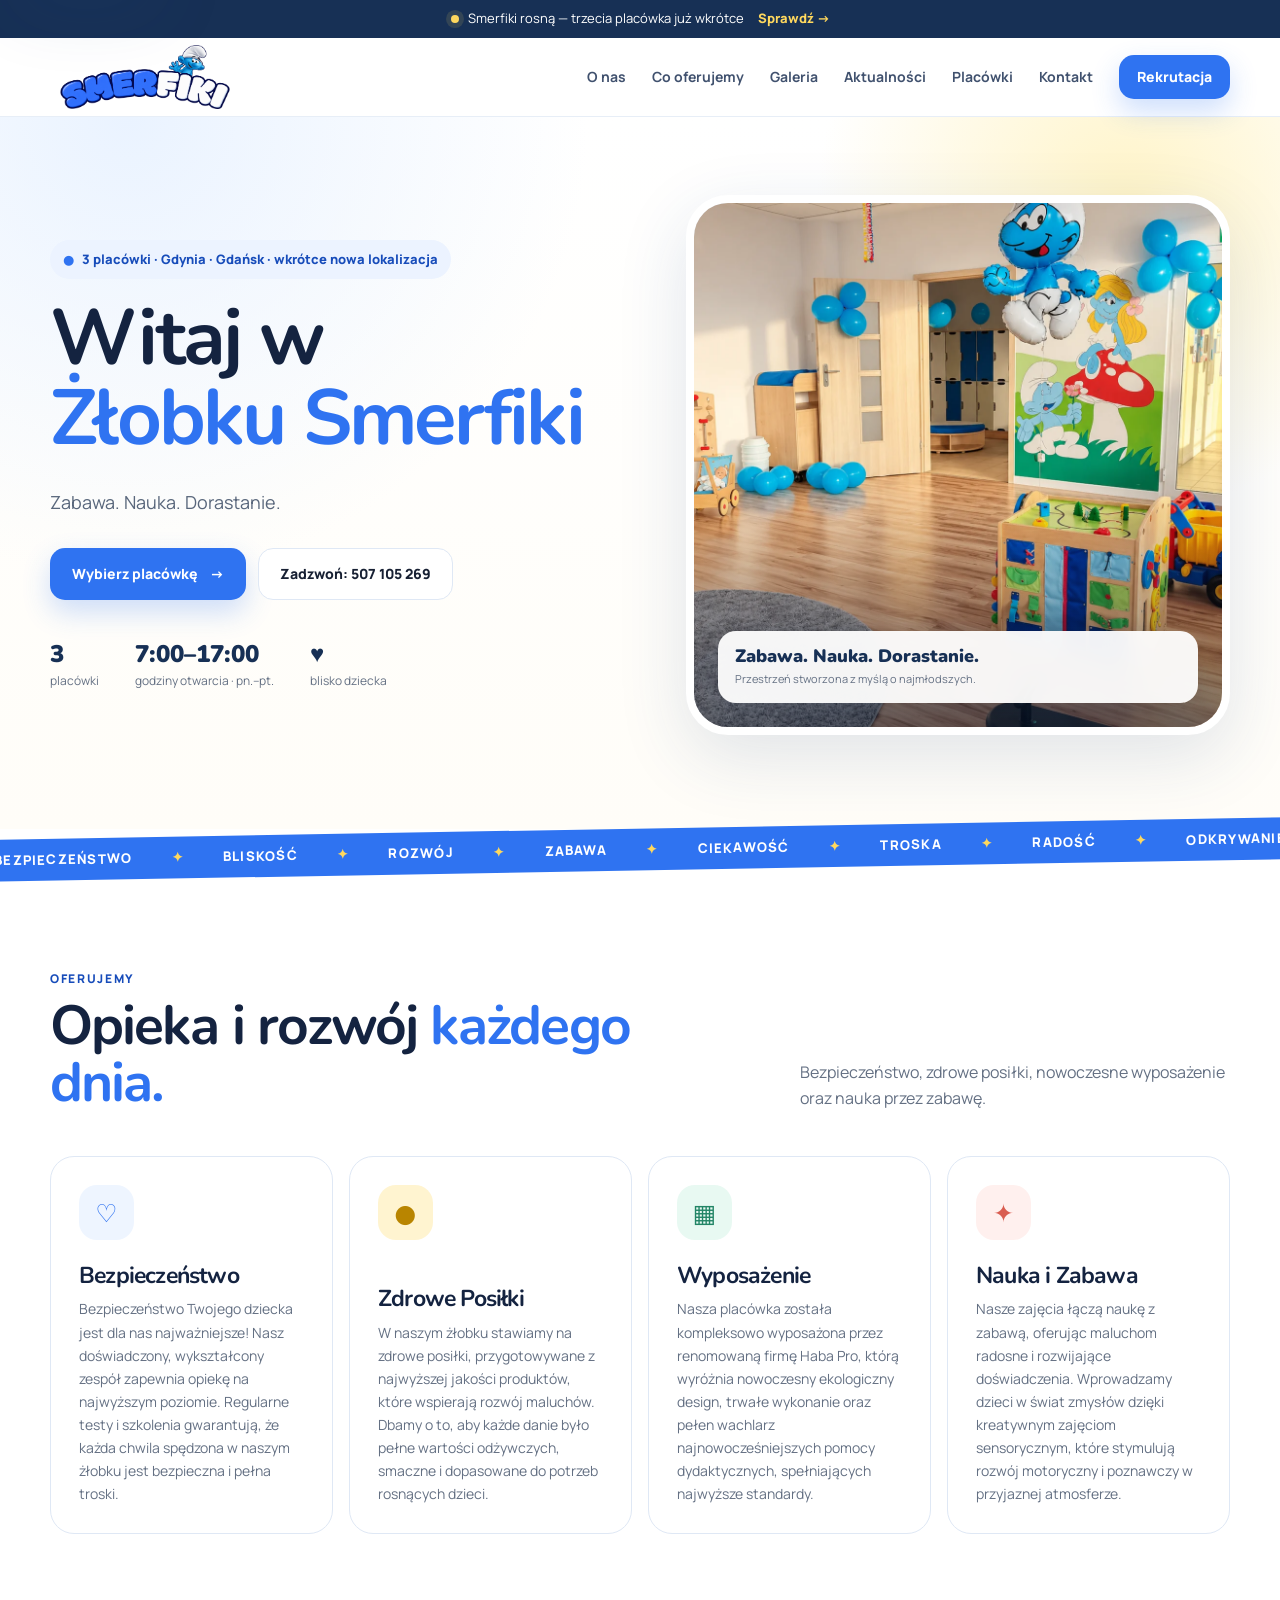
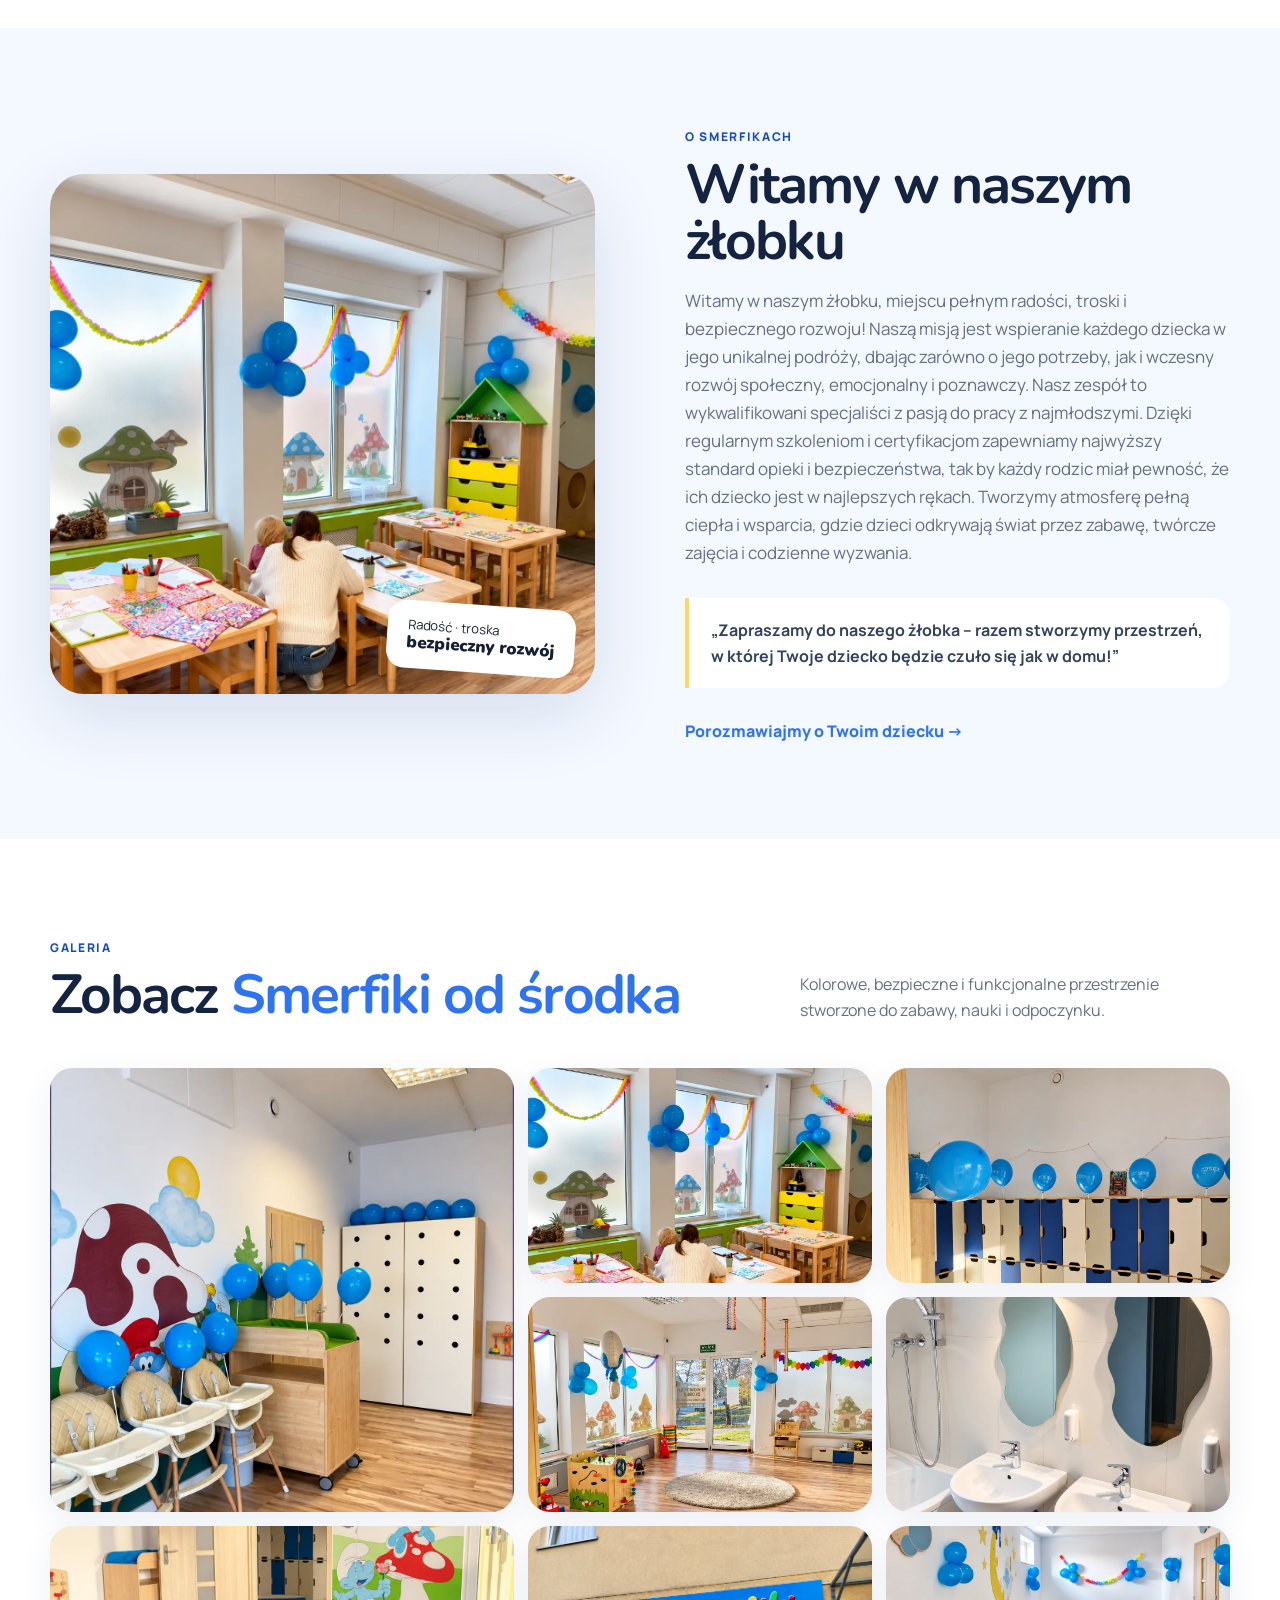
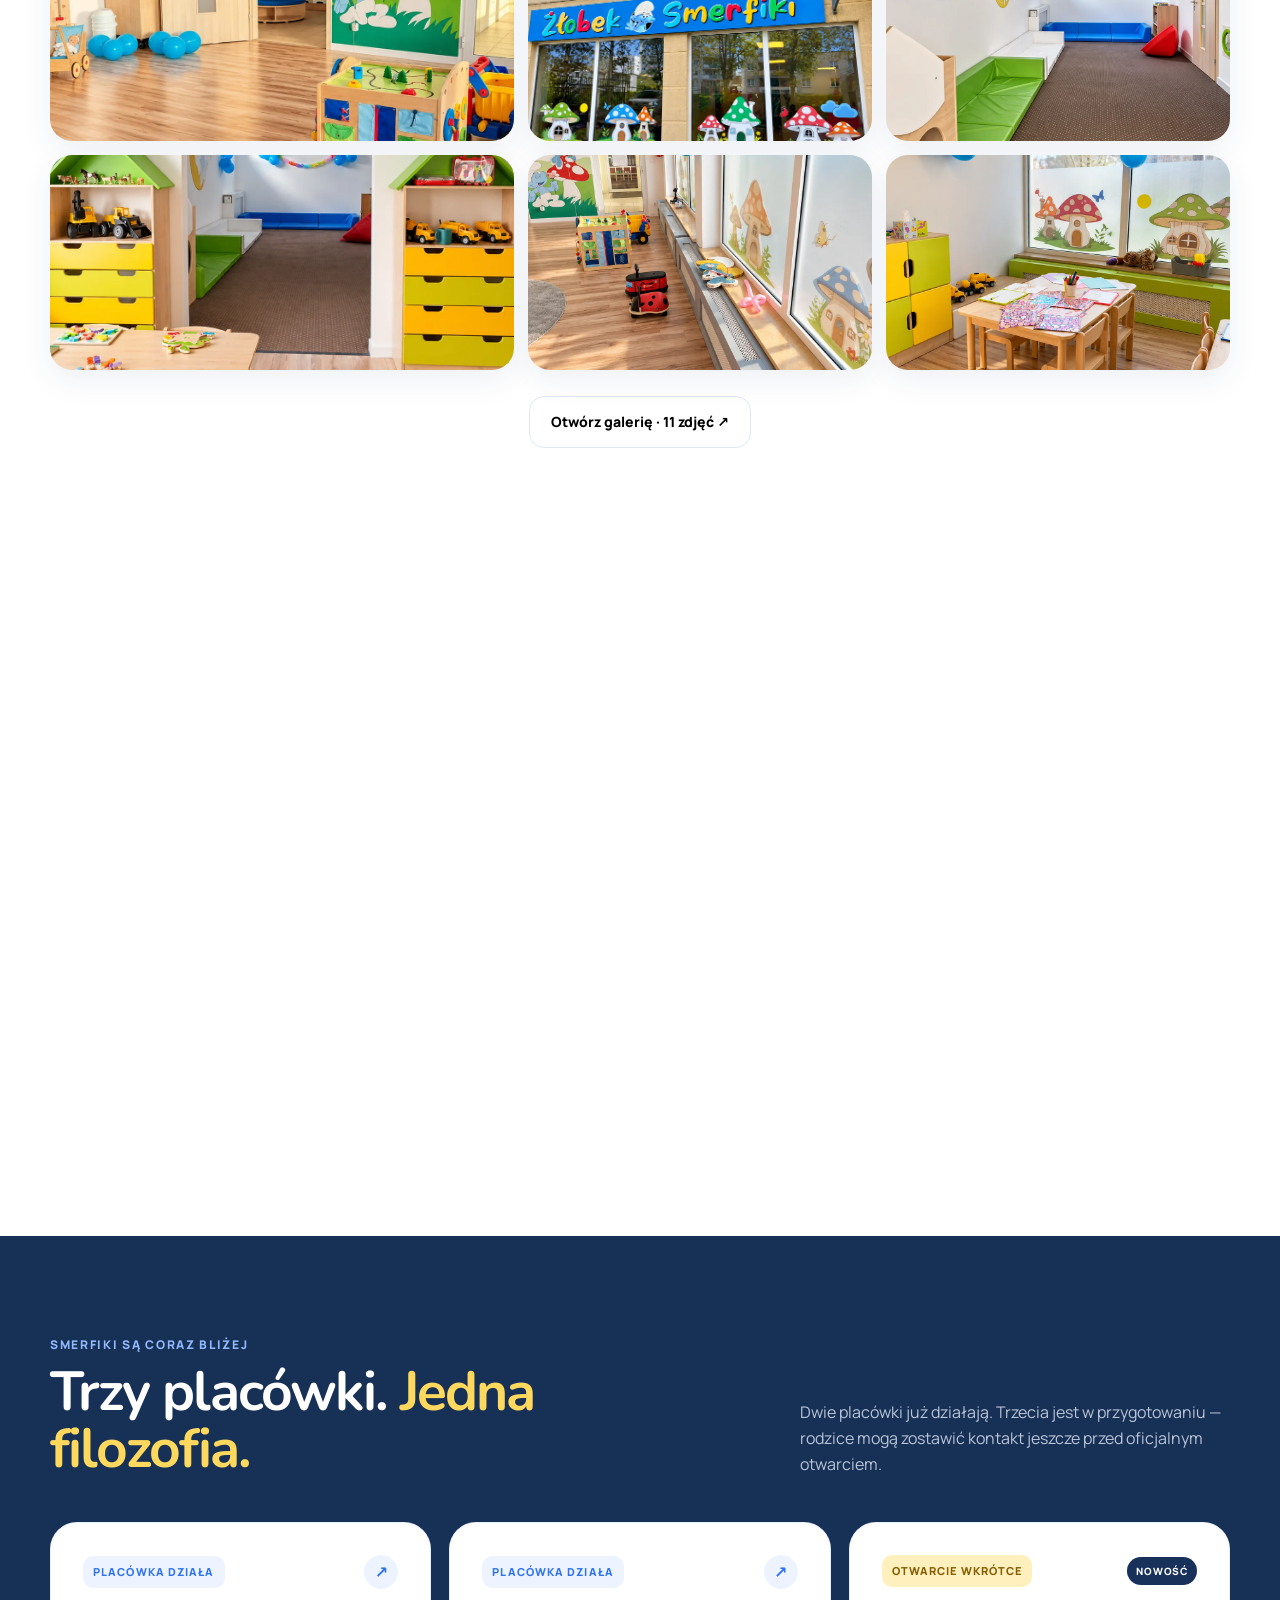
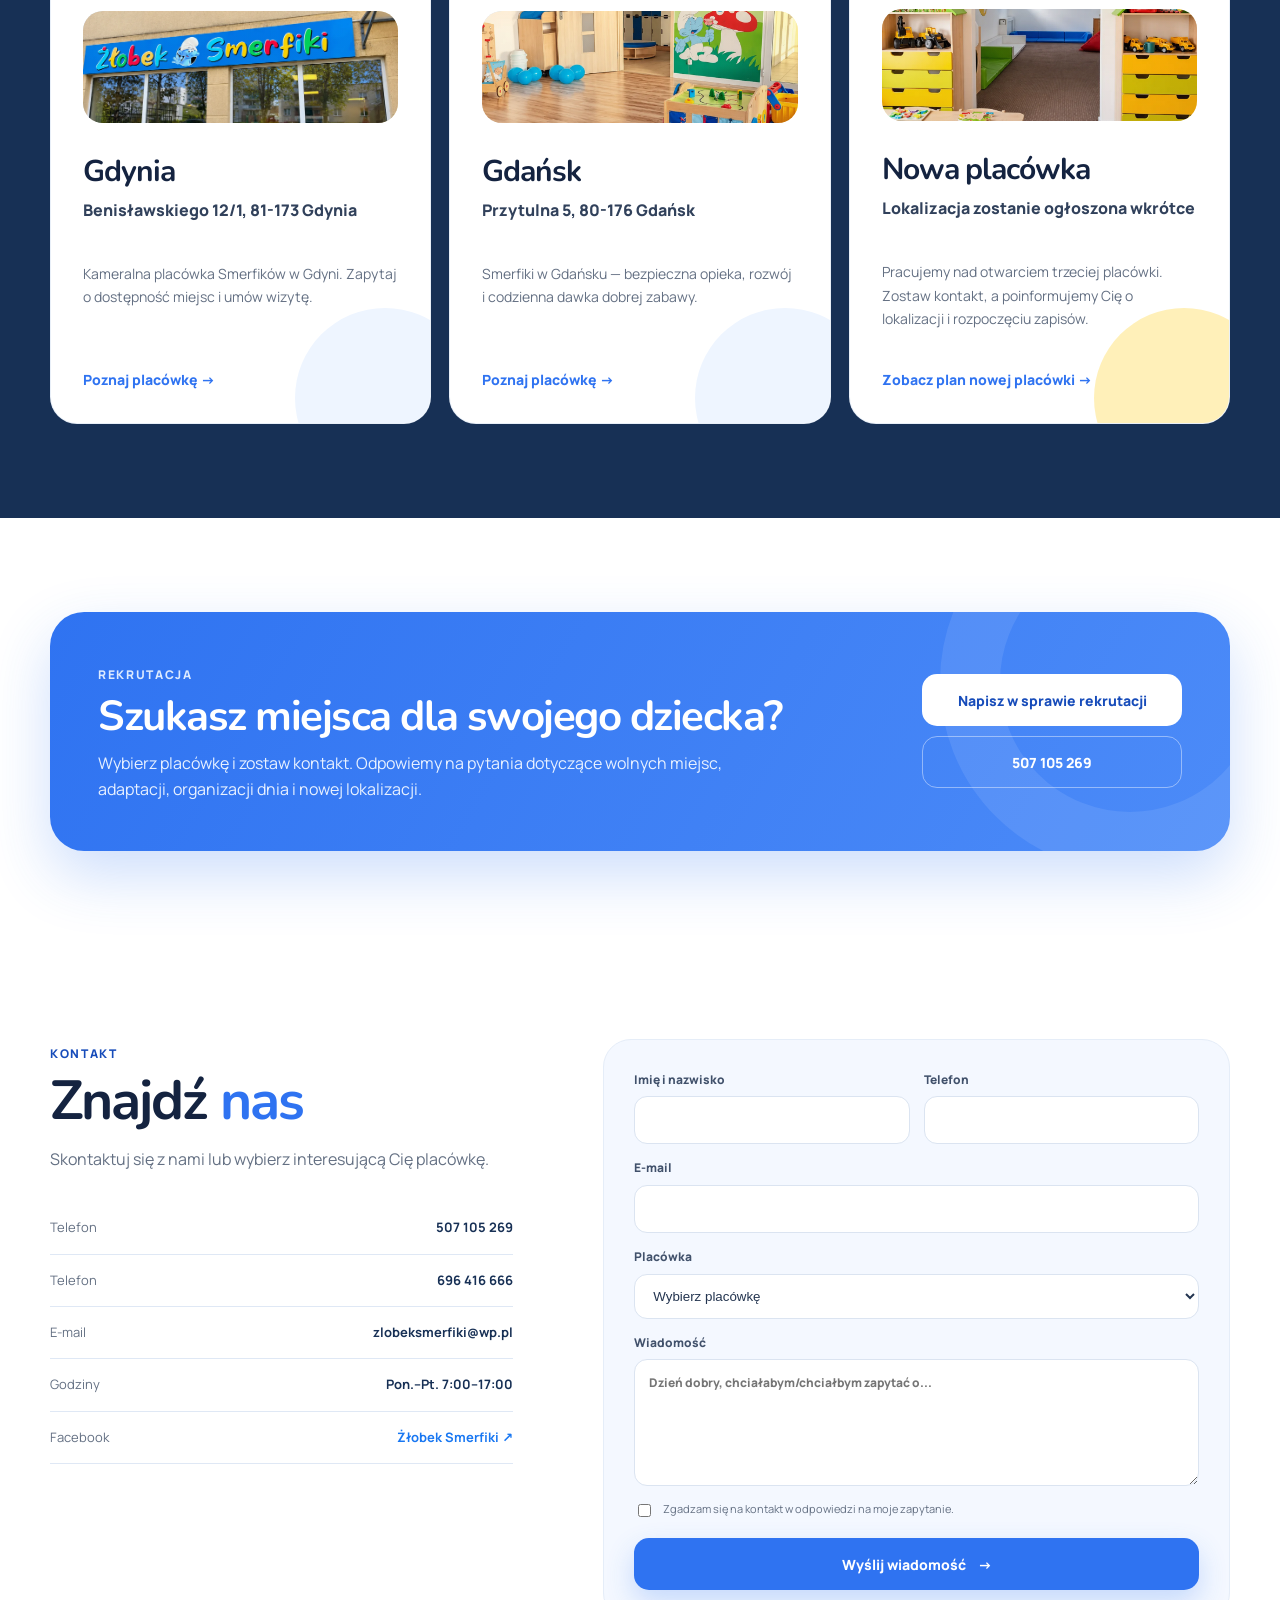
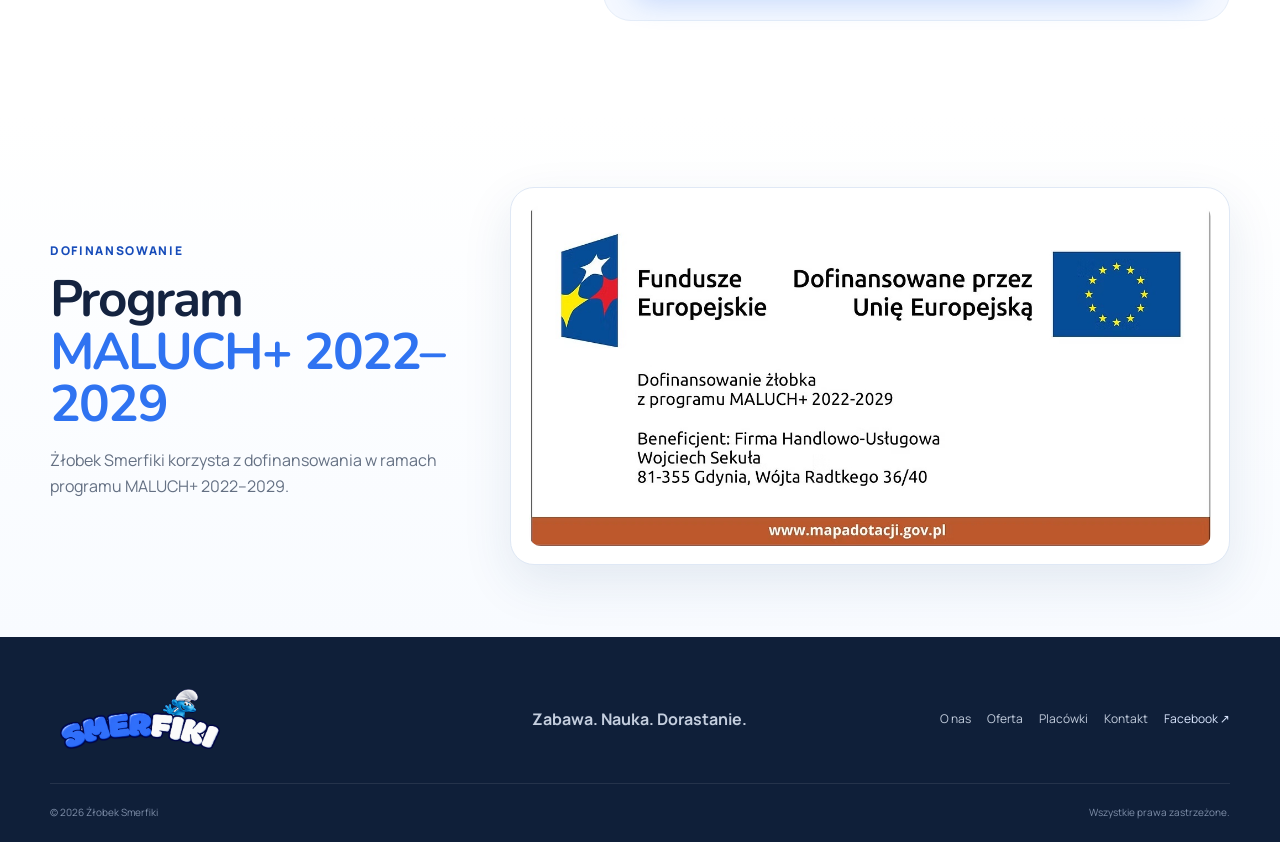
==== commit 55c3a435: "Add files via upload" ====
--- a/index.html
+++ b/index.html
@@ -56,7 +56,7 @@
 <section class="hero section">
 <div class="wrap hero__grid">
 <div class="hero__copy reveal">
-<div class="pill"><span>●</span><span id="brandEyebrow">Żłobek w Gdyni i Gdańsku</span></div>
+<div class="pill"><span>●</span><span id="brandEyebrow">3 placówki · Gdynia · Gdańsk · wkrótce nowa lokalizacja</span></div>
 <h1 id="brandTagline">Witaj w<br/><em>Żłobku Smerfiki</em></h1>
 <p class="hero__lead" id="brandDescription">Zabawa. Nauka. Dorastanie.</p>
 <div class="hero__actions">
@@ -65,8 +65,8 @@
 </div>
 <div aria-label="Najważniejsze informacje" class="trust-row">
 <div><strong>3</strong><span>placówki</span></div>
-<div><strong>7–17</strong><span>opieka w tygodniu</span></div>
-<div><strong>✦</strong><span>zabawa i rozwój</span></div>
+<div><strong>7:00–17:00</strong><span>godziny otwarcia · pn.–pt.</span></div>
+<div><strong>♥</strong><span>blisko dziecka</span></div>
 </div>
 </div>
 <div class="hero-photo reveal">
@@ -77,7 +77,7 @@
 </section>
 <section aria-hidden="true" class="marquee">
 <div class="marquee__track">
-<span>bezpieczeństwo</span><b>✦</b><span>bliskość</span><b>✦</b><span>rozwój</span><b>✦</b><span>zabawa</span><b>✦</b><span>ciekawość</span><b>✦</b><span>bezpieczeństwo</span><b>✦</b><span>bliskość</span><b>✦</b><span>rozwój</span>
+<span>bezpieczeństwo</span><b>✦</b><span>bliskość</span><b>✦</b><span>rozwój</span><b>✦</b><span>zabawa</span><b>✦</b><span>ciekawość</span><b>✦</b><span>troska</span><b>✦</b><span>radość</span><b>✦</b><span>odkrywanie</span>
 </div>
 </section>
 <section class="section" id="oferta">
@@ -108,14 +108,7 @@
 </div>
 </section><section class="section gallery-section" id="galeria"><div class="wrap">
 <div class="section-heading reveal"><div><span class="kicker">Galeria</span><h2>Zobacz <em>Smerfiki od środka</em></h2></div><p>Kolorowe, bezpieczne i funkcjonalne przestrzenie stworzone do zabawy, nauki i odpoczynku.</p></div>
-<div class="gallery-real gallery-real--home">
-<figure class="gallery-real__wide"><img alt="Wejście do Żłobka Smerfiki" loading="lazy" src="/assets/gallery/07-wejscie-zlobek.webp"/></figure>
-<figure><img alt="Sala z krzesełkami w Żłobku Smerfiki" loading="lazy" src="/assets/gallery/01-sala-krzeselka.webp"/></figure>
-<figure><img alt="Kącik plastyczny w Żłobku Smerfiki" loading="lazy" src="/assets/gallery/11-kacik-plastyczny.webp"/></figure>
-<figure><img alt="Łazienka dla dzieci w Żłobku Smerfiki" loading="lazy" src="/assets/gallery/05-lazienka.webp"/></figure>
-<figure><img alt="Sala zabaw w Żłobku Smerfiki" loading="lazy" src="/assets/gallery/08-sala-dluga.webp"/></figure>
-<figure><img alt="Przestrzeń przy oknach w Żłobku Smerfiki" loading="lazy" src="/assets/gallery/10-korytarz-okna.webp"/></figure>
-</div>
+<div class="gallery-real gallery-real--home"><figure class="gallery-real__wide"><img alt="Sala z krzesełkami w Żłobku Smerfiki" loading="lazy" src="/assets/gallery/01-sala-krzeselka.webp"/></figure><figure><img alt="Sala zajęć ze stolikami w Żłobku Smerfiki" loading="lazy" src="/assets/gallery/02-sala-stoliki.webp"/></figure><figure><img alt="Szatnia w Żłobku Smerfiki" loading="lazy" src="/assets/gallery/03-szatnia.webp"/></figure><figure><img alt="Sala zabaw w Żłobku Smerfiki" loading="lazy" src="/assets/gallery/04-sala-zabaw.webp"/></figure><figure><img alt="Łazienka dla dzieci w Żłobku Smerfiki" loading="lazy" src="/assets/gallery/05-lazienka.webp"/></figure><figure><img alt="Sala Smerfików z kolorową dekoracją" loading="lazy" src="/assets/gallery/06-sala-smerfy.webp"/></figure><figure><img alt="Wejście do Żłobka Smerfiki" loading="lazy" src="/assets/gallery/07-wejscie-zlobek.webp"/></figure><figure><img alt="Przestronna sala zabaw w Żłobku Smerfiki" loading="lazy" src="/assets/gallery/08-sala-dluga.webp"/></figure><figure><img alt="Sala z domkami i zabawkami w Żłobku Smerfiki" loading="lazy" src="/assets/gallery/09-sala-domki.webp"/></figure><figure><img alt="Korytarz przy oknach w Żłobku Smerfiki" loading="lazy" src="/assets/gallery/10-korytarz-okna.webp"/></figure><figure><img alt="Kącik plastyczny w Żłobku Smerfiki" loading="lazy" src="/assets/gallery/11-kacik-plastyczny.webp"/></figure></div><div class="gallery-actions"><button class="btn btn--ghost gallery-open-btn" type="button" data-gallery-open>Otwórz galerię · 11 zdjęć ↗</button></div>
 </div></section>
 <section class="section" id="aktualnosci">
 <div class="wrap">
@@ -208,5 +201,6 @@
 </div>
 </footer>
 <script defer="" src="app.js"></script>
+<script defer src="/gallery.js"></script>
 </body>
 </html>
--- a/styles.css
+++ b/styles.css
@@ -93,7 +93,7 @@
 .mini-card { position:absolute; background:#fff; border:1px solid #edf1f8; border-radius:18px; padding:12px 15px; display:flex;align-items:center;gap:9px;box-shadow:0 15px 40px rgba(35,74,131,.16);font-size:12px; }
 .mini-card span { display:grid;place-items:center;width:34px;height:34px;border-radius:11px;background:#fff2b9;font-size:18px; }.mini-card--left{left:5px;bottom:58px;transform:rotate(-4deg)}.mini-card--right{right:0;top:235px;transform:rotate(4deg)}.mini-card--right span{background:#e8f2ff;color:var(--blue)}
 .marquee { overflow:hidden;background:var(--blue);color:white;padding:14px 0; transform:rotate(-1deg) scale(1.02); }
-.marquee__track { white-space:nowrap;display:flex;gap:25px;justify-content:center;font:800 13px/1 "Manrope";letter-spacing:.08em;text-transform:uppercase; }.marquee__track b{color:var(--yellow)}
+.marquee__track { white-space:nowrap;display:flex;gap:25px;justify-content:space-around;align-items:center;font:800 13px/1 "Manrope";letter-spacing:.08em;text-transform:uppercase; }.marquee__track b{color:var(--yellow)}
 .section-heading { display:flex; justify-content:space-between; gap:70px; align-items:end; margin-bottom:44px; }
 .section-heading h2,.about-copy h2,.contact-copy h2,.recruitment h2 { font-size:clamp(38px,4.3vw,58px); max-width:720px; margin-top:8px; }
 .section-heading > p { max-width:430px; color:var(--muted); margin:0; }
@@ -109,7 +109,7 @@
 .contact-grid{display:grid;grid-template-columns:.85fr 1.15fr;gap:90px;align-items:start}.contact-copy p{color:var(--muted);max-width:460px}.contact-lines{display:grid;margin-top:30px}.contact-lines>a,.contact-lines>div{display:flex;justify-content:space-between;gap:20px;padding:15px 0;border-bottom:1px solid var(--line);font-size:13px}.contact-lines span{color:var(--muted)}.contact-lines b{color:var(--navy)}.contact-form{background:var(--soft);padding:30px;border-radius:28px;border:1px solid #e5edf8}.form-row{display:grid;grid-template-columns:1fr 1fr;gap:14px}.contact-form label:not(.checkbox){display:grid;gap:7px;font-size:12px;font-weight:800;color:#41516b;margin-bottom:14px}.contact-form input,.contact-form textarea{width:100%;border:1px solid #dbe4f1;background:white;border-radius:13px;padding:13px 14px;outline:none;transition:.2s}.contact-form input:focus,.contact-form textarea:focus{border-color:var(--blue);box-shadow:0 0 0 4px rgba(47,115,241,.09)}.contact-form textarea{resize:vertical}.checkbox{display:flex;align-items:flex-start;gap:9px;font-size:11px;color:var(--muted);margin:6px 0 18px}.checkbox input{width:auto;margin-top:4px}.footer{background:#0f1f39;color:#c4cede;padding:52px 0 22px}.logo--footer .logo__copy strong{color:#fff}.logo--footer .logo__copy small{color:#91a0b8}.footer__top{display:grid;grid-template-columns:1fr 1fr 1fr;align-items:center;gap:30px}.footer__top>p{text-align:center;font-weight:700}.footer__links{display:flex;justify-content:flex-end;flex-wrap:wrap;gap:16px;font-size:12px}.footer__bottom{display:flex;justify-content:space-between;gap:20px;border-top:1px solid rgba(255,255,255,.09);margin-top:34px;padding-top:20px;font-size:10px;color:#8090aa}
 .reveal{opacity:0;transform:translateY(16px);transition:opacity .65s ease,transform .65s ease}.reveal.visible{opacity:1;transform:none}
 @media(max-width:960px){.nav-toggle{display:block}.nav-links{position:absolute;left:20px;right:20px;top:70px;background:#fff;border:1px solid var(--line);border-radius:20px;padding:18px;box-shadow:var(--shadow);display:none;flex-direction:column;align-items:stretch;gap:0}.nav-links.open{display:flex}.nav-links a{padding:11px 9px}.hero__grid,.about-grid,.contact-grid{grid-template-columns:1fr}.hero__grid{gap:30px}.hero-art{min-height:480px;max-width:650px;width:100%;margin:auto}.feature-grid{grid-template-columns:1fr 1fr}.section-heading{align-items:start;flex-direction:column;gap:15px}.about-grid{gap:35px}.contact-grid{gap:40px}.recruitment__card{flex-direction:column;align-items:flex-start}.recruitment__actions{grid-template-columns:1fr 1fr;width:100%}.footer__top{grid-template-columns:1fr;justify-items:start}.footer__top>p{text-align:left}.footer__links{justify-content:flex-start}}
-@media(max-width:650px){.wrap{width:min(var(--wrap),calc(100% - 28px))}.announcement{font-size:11px}.announcement__inner{justify-content:flex-start;overflow:hidden;white-space:nowrap}.announcement a{margin-left:auto}.nav{min-height:68px}.logo img{width:150px}.logo--footer img{width:145px}.section{padding:70px 0}.hero{padding-top:50px}.hero__lead{font-size:16px}.hero__actions{display:grid}.btn{width:100%}.trust-row{gap:18px;justify-content:space-between}.trust-row strong{font-size:20px}.trust-row span{font-size:10px}.hero-art{min-height:390px}.art-card--main{inset:30px 3px 20px 22px}.mini-card--right{right:-4px;top:170px}.mini-card--left{left:-7px;bottom:42px}.cloud--a{left:-25px}.feature-grid,.news-grid,.location-grid,.form-row{grid-template-columns:1fr}.feature-card{min-height:225px}.about-visual{min-height:380px}.blob-photo{right:12px}.face{width:80px;height:80px;font-size:20px}.sticker{right:-2px}.recruitment__card{padding:32px 23px}.recruitment__card h2{font-size:34px}.recruitment__actions{grid-template-columns:1fr;min-width:0}.footer__bottom{flex-direction:column}.marquee__track{justify-content:flex-start;animation:move 16s linear infinite}@keyframes move{to{transform:translateX(-50%)}}}
+@media(max-width:650px){.wrap{width:min(var(--wrap),calc(100% - 28px))}.announcement{font-size:11px}.announcement__inner{justify-content:flex-start;overflow:hidden;white-space:nowrap}.announcement a{margin-left:auto}.nav{min-height:68px}.logo img{width:150px}.logo--footer img{width:145px}.section{padding:70px 0}.hero{padding-top:50px}.hero__lead{font-size:16px}.hero__actions{display:grid}.btn{width:100%}.trust-row{gap:18px;justify-content:space-between}.trust-row strong{font-size:20px}.trust-row span{font-size:10px}.hero-art{min-height:390px}.art-card--main{inset:30px 3px 20px 22px}.mini-card--right{right:-4px;top:170px}.mini-card--left{left:-7px;bottom:42px}.cloud--a{left:-25px}.feature-grid,.news-grid,.location-grid,.form-row{grid-template-columns:1fr}.feature-card{min-height:225px}.about-visual{min-height:380px}.blob-photo{right:12px}.face{width:80px;height:80px;font-size:20px}.sticker{right:-2px}.recruitment__card{padding:32px 23px}.recruitment__card h2{font-size:34px}.recruitment__actions{grid-template-columns:1fr;min-width:0}.footer__bottom{flex-direction:column}.marquee{overflow-x:auto;scrollbar-width:none}.marquee::-webkit-scrollbar{display:none}.marquee__track{justify-content:flex-start;min-width:max-content;animation:none}}
 @media(prefers-reduced-motion:reduce){html{scroll-behavior:auto}.reveal{opacity:1;transform:none;transition:none}.marquee__track{animation:none!important}.btn:hover,.feature-card:hover,.news-card:hover{transform:none}}
 
 /* --- 3 placówki --- */
@@ -195,3 +195,27 @@
 .footer a[target="_blank"]{color:#dbe7ff}
 @media(max-width:960px){.hero-photo{min-height:480px}.funding-grid{grid-template-columns:1fr}.gallery-real{grid-template-columns:1fr 1fr}.gallery-real figure.gallery-real__wide{grid-column:1/-1;grid-row:auto;height:340px}}
 @media(max-width:650px){.hero-photo{min-height:390px;border-radius:28px}.about-visual--photo{min-height:390px}.gallery-real{grid-template-columns:1fr;grid-auto-rows:230px}.gallery-real figure.gallery-real__wide{grid-column:auto;height:260px}.funding-section{padding-top:56px;padding-bottom:56px}.funding-card{padding:10px;border-radius:18px}}
+
+
+/* Interaktywna galeria / lightbox */
+.gallery-actions{display:flex;justify-content:center;margin-top:26px}
+.gallery-open-btn{width:auto;cursor:pointer}
+.gallery-clickable{cursor:zoom-in;position:relative;outline:none}
+.gallery-clickable:after{content:"Powiększ ↗";position:absolute;right:12px;bottom:12px;padding:7px 10px;border-radius:999px;background:rgba(10,28,58,.78);color:#fff;font:800 10px/1 "Manrope",sans-serif;letter-spacing:.03em;opacity:0;transform:translateY(4px);transition:.2s ease;pointer-events:none}
+.gallery-clickable:hover:after,.gallery-clickable:focus-visible:after{opacity:1;transform:none}
+.gallery-clickable:focus-visible{box-shadow:0 0 0 4px rgba(47,115,241,.25)}
+body.lightbox-open{overflow:hidden}
+.lightbox{position:fixed;inset:0;z-index:9999;display:none;align-items:center;justify-content:center;padding:26px}
+.lightbox.is-open{display:flex}
+.lightbox__backdrop{position:absolute;inset:0;background:rgba(4,13,30,.9);backdrop-filter:blur(7px)}
+.lightbox__dialog{position:relative;z-index:1;width:min(1180px,94vw);height:min(88vh,900px);display:grid;grid-template-columns:72px minmax(0,1fr) 72px;align-items:center}
+.lightbox__figure{margin:0;height:100%;min-height:0;display:flex;flex-direction:column;align-items:center;justify-content:center;gap:12px}
+.lightbox__image{display:block;max-width:100%;max-height:calc(88vh - 65px);width:auto;height:auto;object-fit:contain;border-radius:16px;box-shadow:0 25px 70px rgba(0,0,0,.35);background:#fff}
+.lightbox__caption{width:min(100%,900px);display:flex;justify-content:space-between;gap:20px;color:#fff;font-size:13px}
+.lightbox__counter{white-space:nowrap;color:#cbd8ec;font-weight:800}
+.lightbox__close,.lightbox__nav{appearance:none;border:0;cursor:pointer;color:#fff;background:rgba(255,255,255,.12);backdrop-filter:blur(5px);transition:.2s ease}
+.lightbox__close:hover,.lightbox__nav:hover{background:rgba(255,255,255,.22)}
+.lightbox__close{position:absolute;right:4px;top:4px;z-index:3;width:46px;height:46px;border-radius:50%;font-size:30px;line-height:1}
+.lightbox__nav{width:52px;height:72px;border-radius:18px;font-size:48px;line-height:1;display:grid;place-items:center}
+.lightbox__nav--prev{justify-self:start}.lightbox__nav--next{justify-self:end}
+@media(max-width:700px){.lightbox{padding:12px}.lightbox__dialog{width:100%;height:92vh;grid-template-columns:48px minmax(0,1fr) 48px}.lightbox__image{max-height:calc(92vh - 90px);border-radius:12px}.lightbox__nav{width:42px;height:58px;border-radius:14px;font-size:38px}.lightbox__caption{font-size:11px;padding:0 4px}.lightbox__text{max-width:75%}.gallery-clickable:after{opacity:1;transform:none;font-size:9px}.gallery-open-btn{width:100%}}
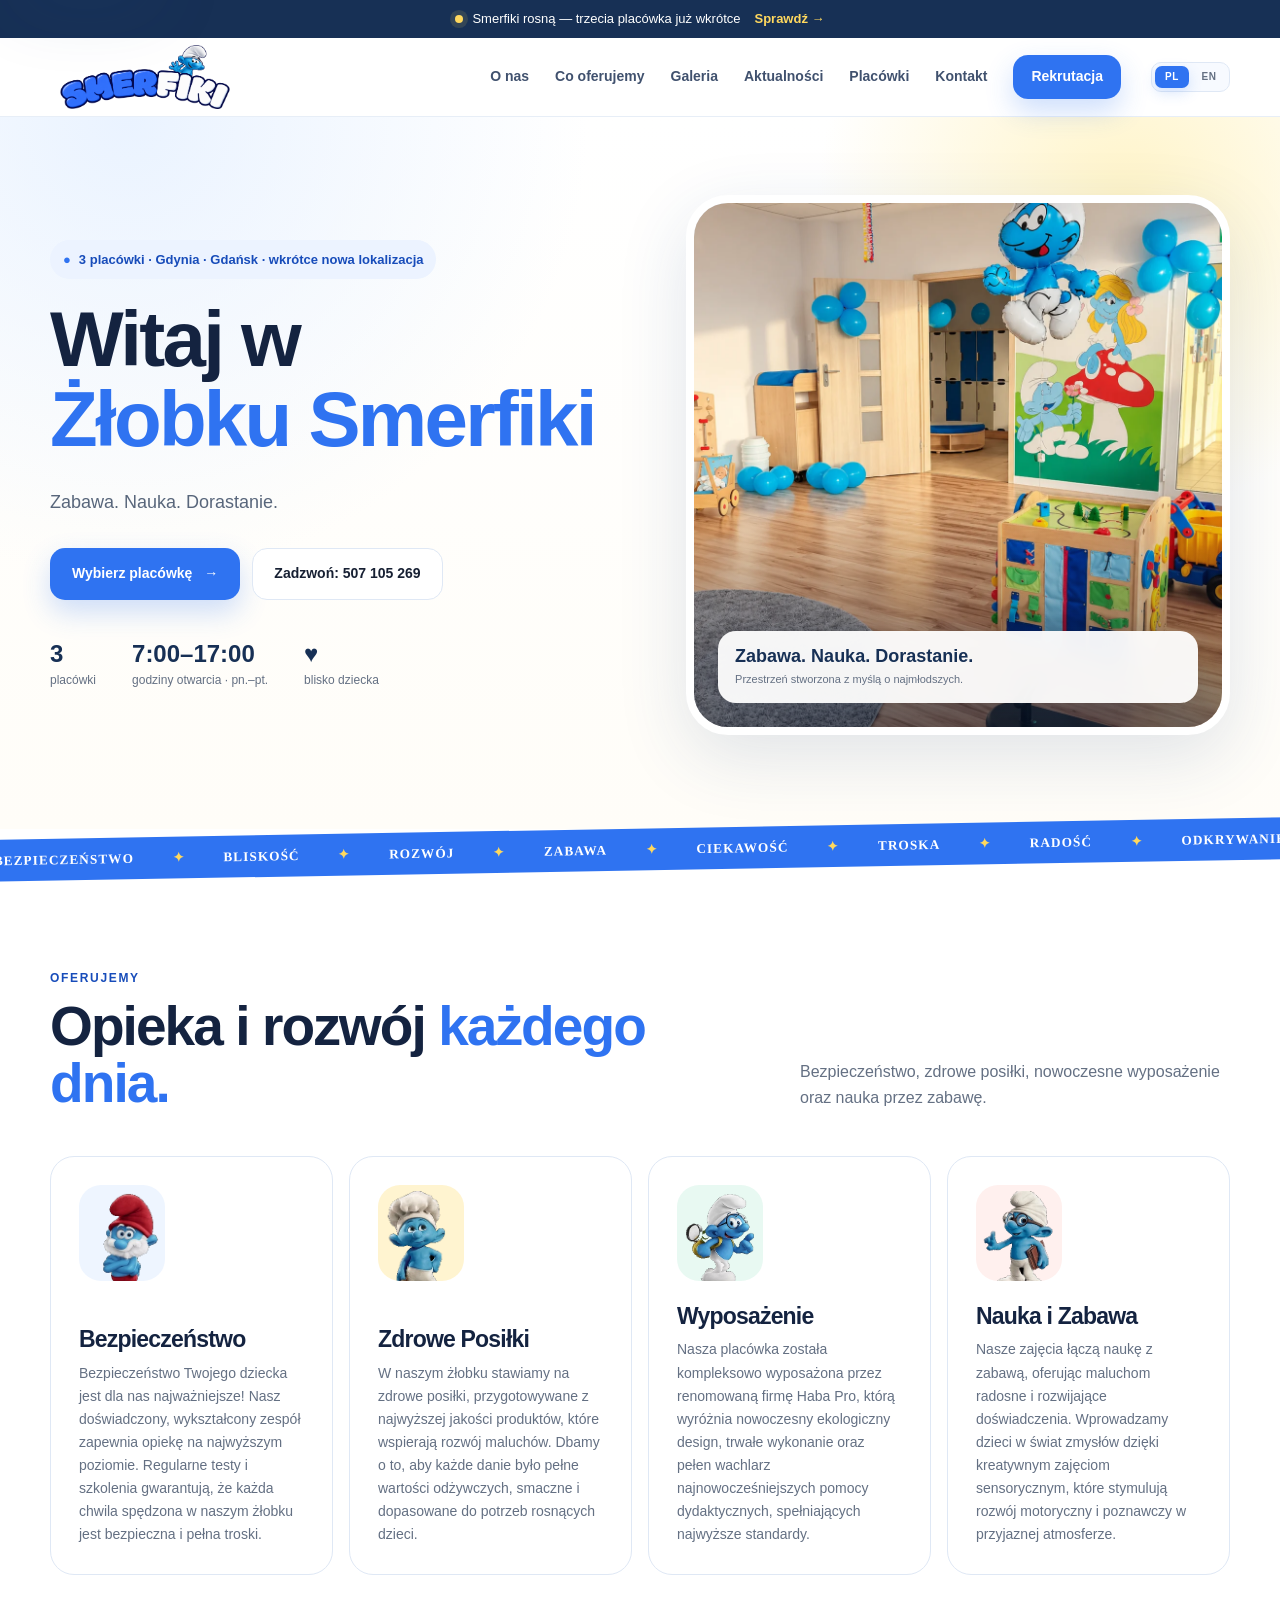
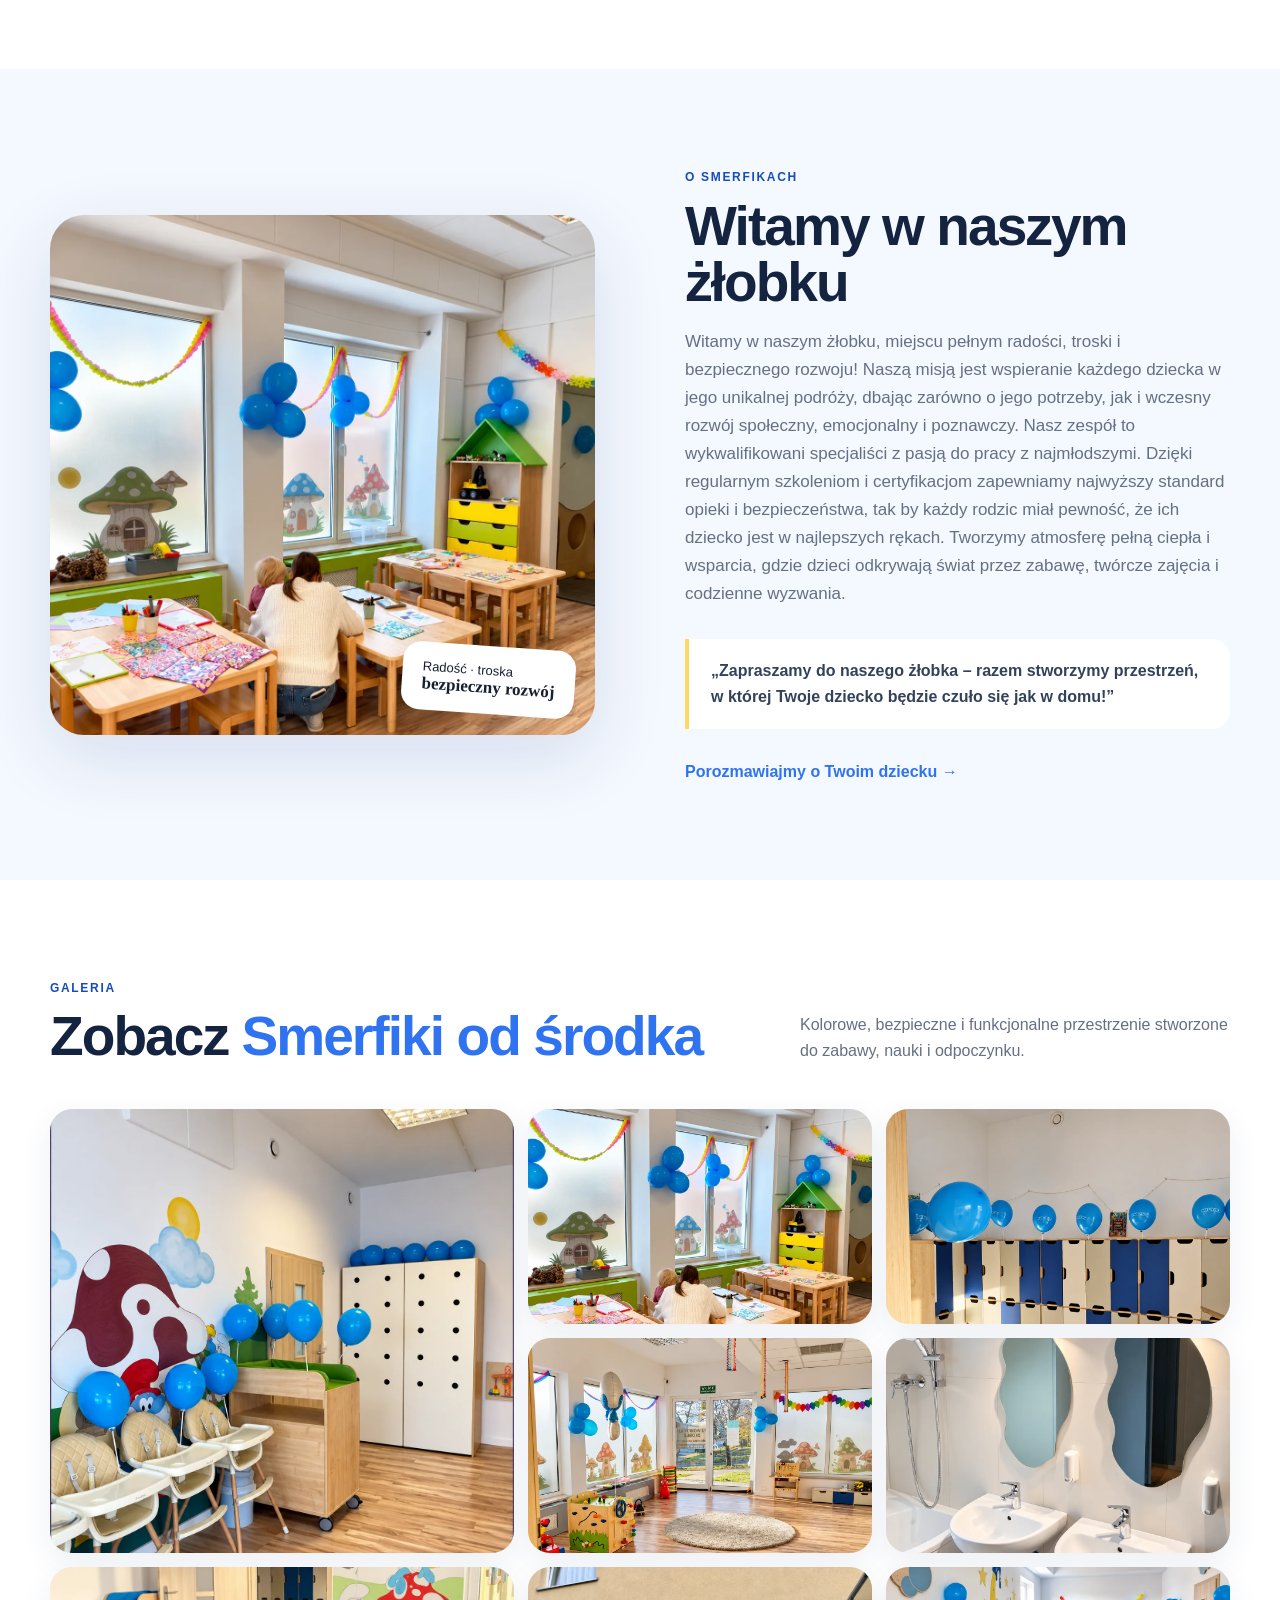
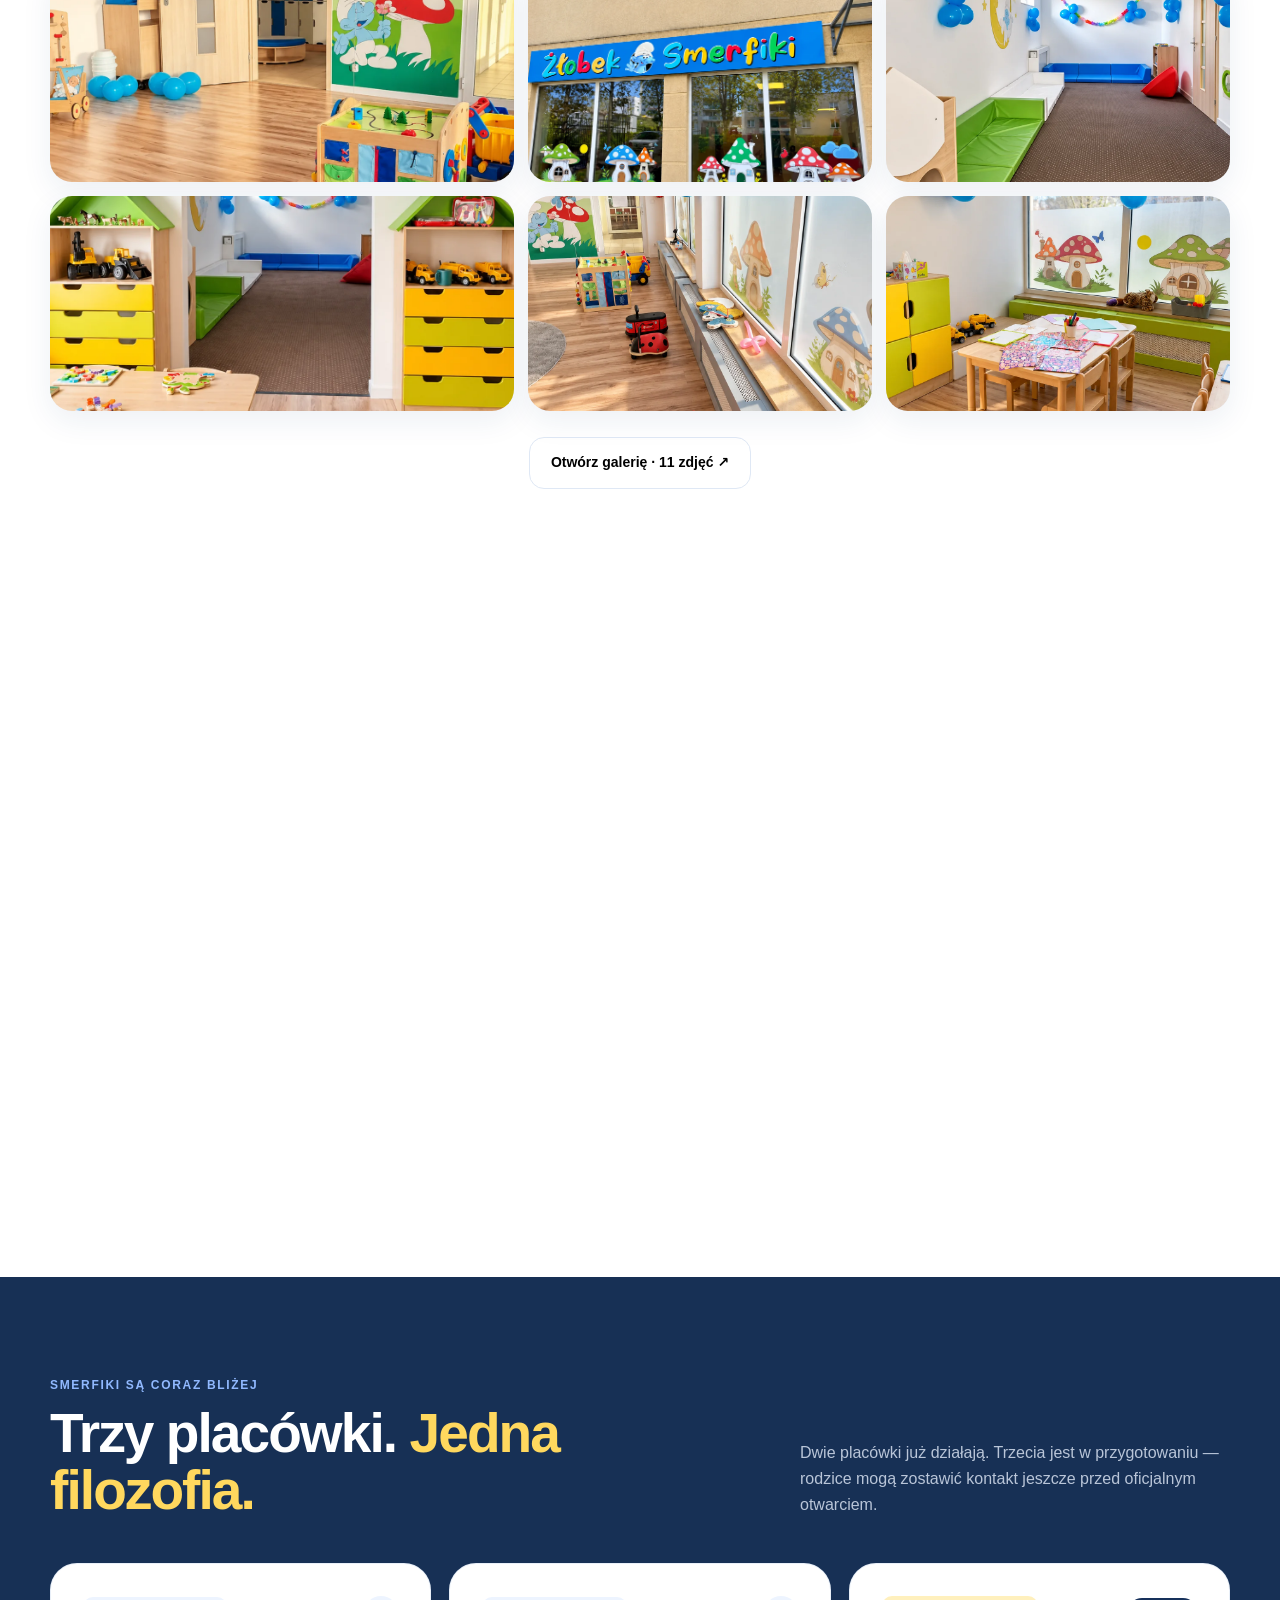
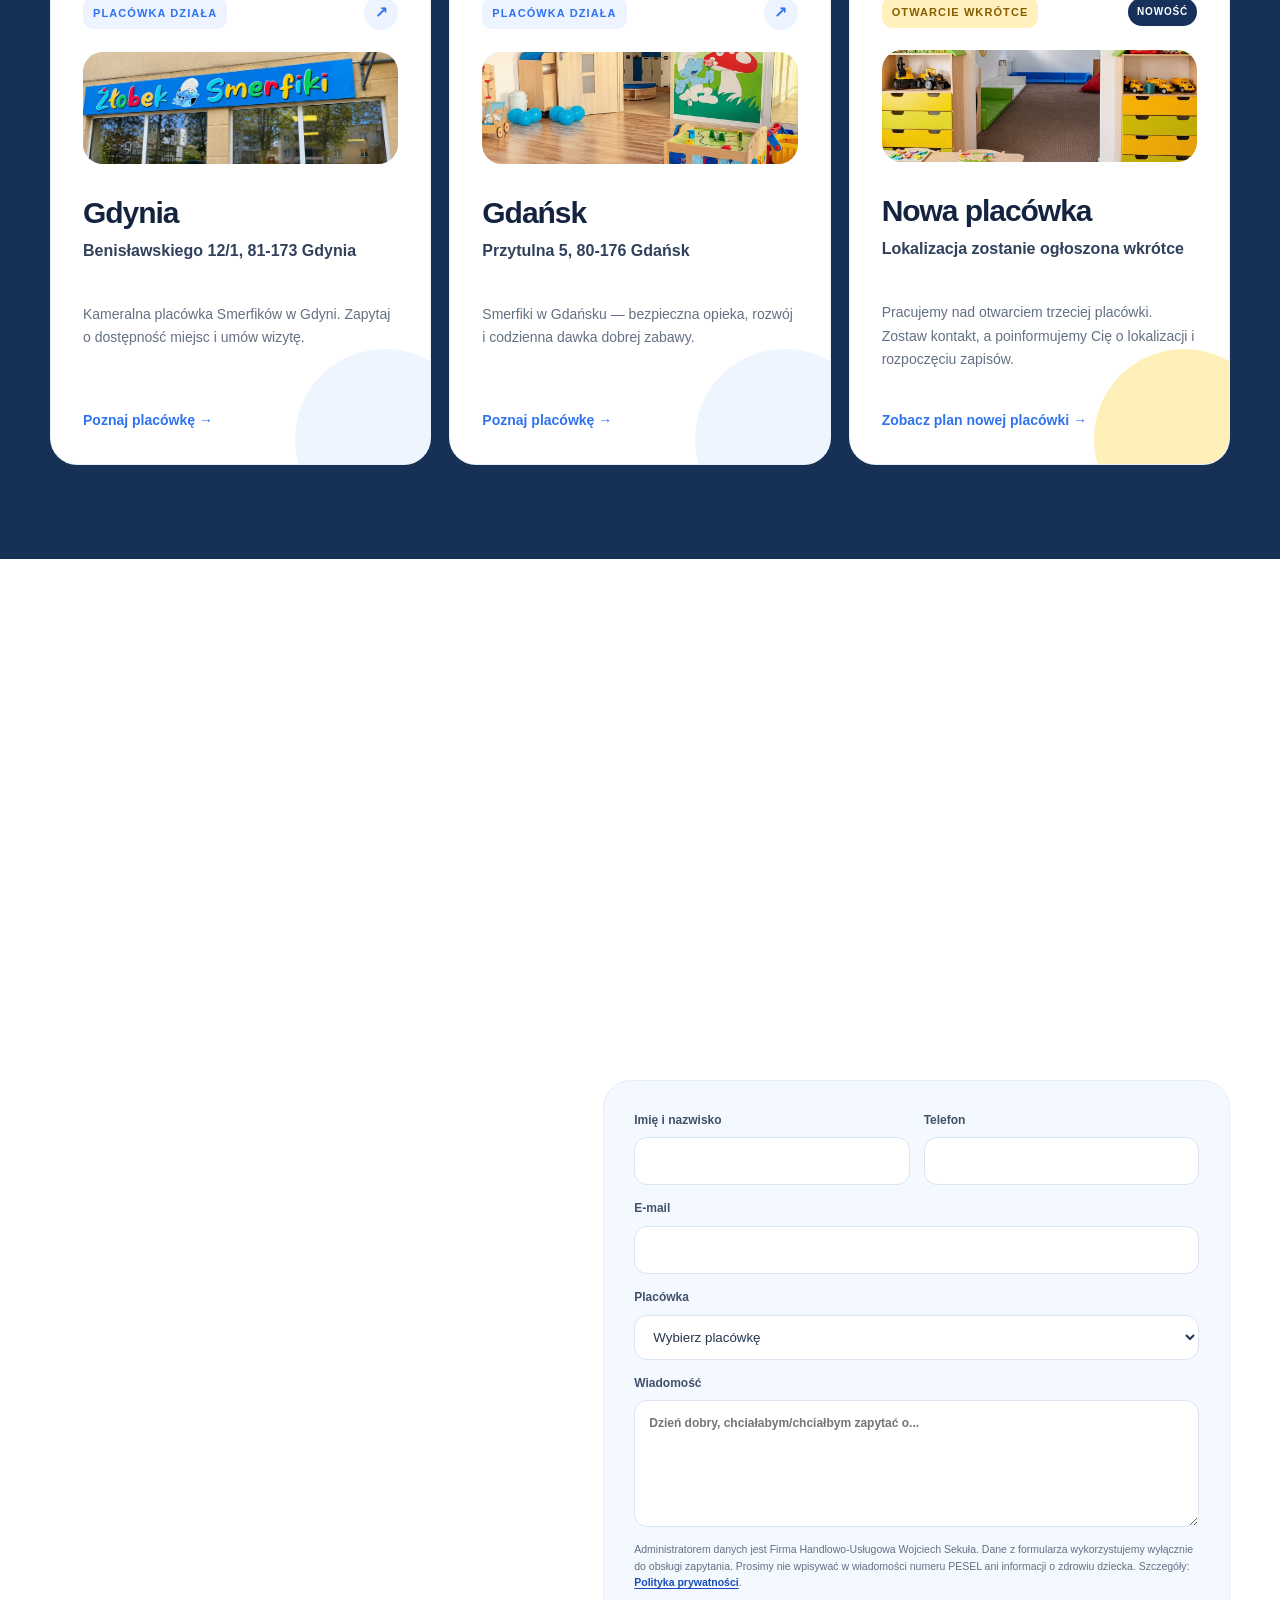
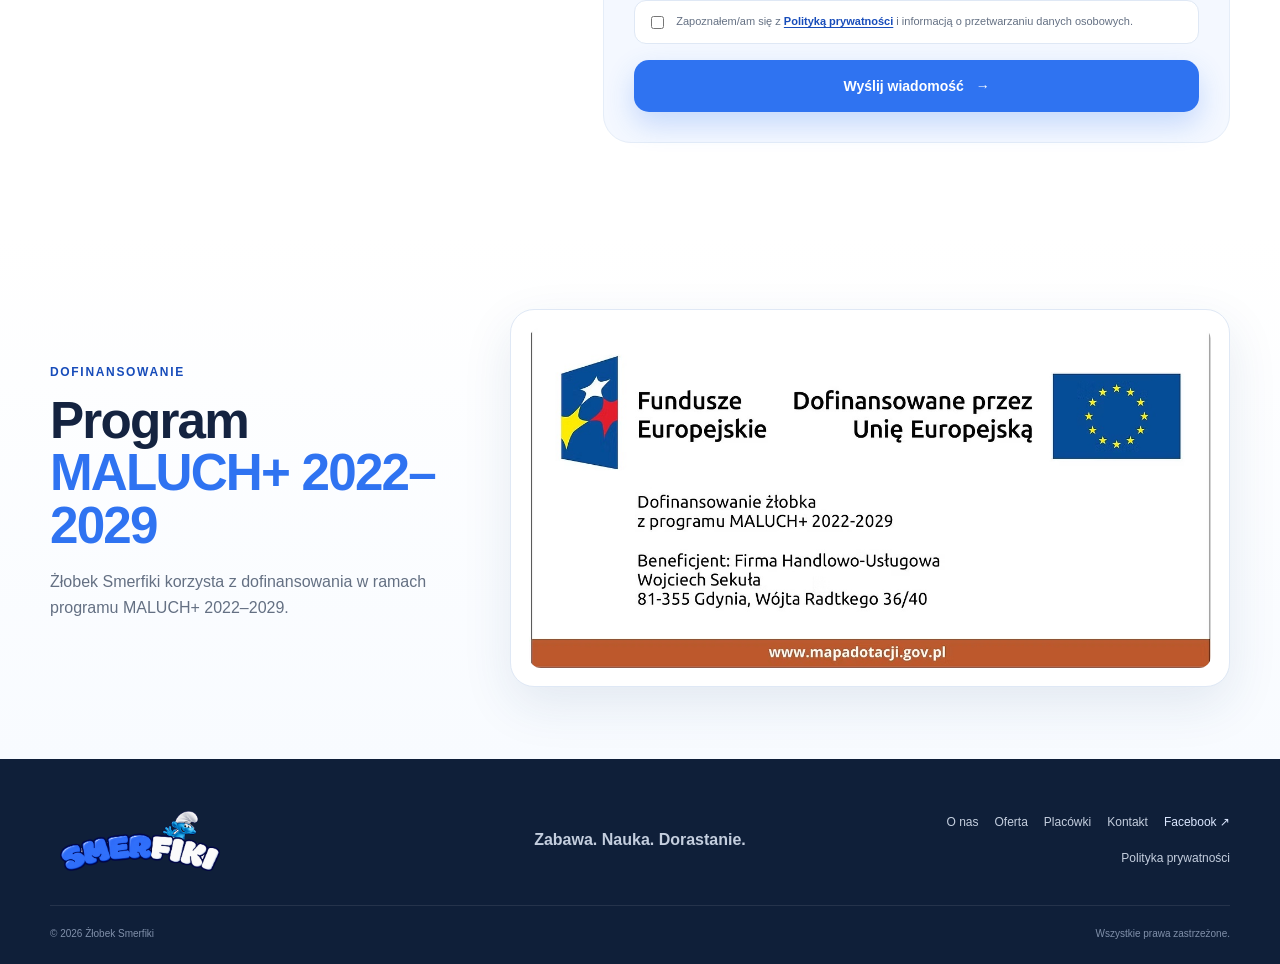
==== commit bfac51ba: "Add files via upload" ====
--- a/index.html
+++ b/index.html
@@ -7,9 +7,9 @@
 <meta content="Żłobek Smerfiki — trzy placówki, bezpieczna opieka, zabawa i rozwój najmłodszych." name="description"/>
 <meta content="#2f73f1" name="theme-color"/>
 <title>Żłobek Smerfiki — Gdynia, Gdańsk i nowa placówka</title>
-<link href="https://fonts.googleapis.com" rel="preconnect"/>
-<link crossorigin="" href="https://fonts.gstatic.com" rel="preconnect"/>
-<link href="https://fonts.googleapis.com/css2?family=Manrope:wght@400;500;600;700;800&amp;family=Nunito:wght@700;800;900&amp;display=swap" rel="stylesheet"/>
+
+
+
 <link href="styles.css" rel="stylesheet"/>
 <script type="application/ld+json">{
   "@context": "https://schema.org",
@@ -26,7 +26,7 @@
     "https://www.facebook.com/profile.php?id=61565765199430"
   ]
 }</script>
-</head>
+<link href="/" hreflang="pl" rel="alternate"/><link href="/en/" hreflang="en" rel="alternate"/><link href="/" hreflang="x-default" rel="alternate"/></head>
 <body>
 <a class="skip-link" href="#main">Przejdź do treści</a>
 <div class="announcement">
@@ -49,7 +49,7 @@
 <a href="#placowki">Placówki</a>
 <a href="#kontakt">Kontakt</a>
 <a class="btn btn--small btn--primary" href="#rekrutacja">Rekrutacja</a>
-</nav>
+<div aria-label="Language / Język" class="lang-switch"><a aria-current="page" class="is-active" href="/" hreflang="pl" lang="pl">PL</a><a href="/en/" hreflang="en" lang="en">EN</a></div></nav>
 </div>
 </header>
 <main id="main">
@@ -108,7 +108,7 @@
 </div>
 </section><section class="section gallery-section" id="galeria"><div class="wrap">
 <div class="section-heading reveal"><div><span class="kicker">Galeria</span><h2>Zobacz <em>Smerfiki od środka</em></h2></div><p>Kolorowe, bezpieczne i funkcjonalne przestrzenie stworzone do zabawy, nauki i odpoczynku.</p></div>
-<div class="gallery-real gallery-real--home"><figure class="gallery-real__wide"><img alt="Sala z krzesełkami w Żłobku Smerfiki" loading="lazy" src="/assets/gallery/01-sala-krzeselka.webp"/></figure><figure><img alt="Sala zajęć ze stolikami w Żłobku Smerfiki" loading="lazy" src="/assets/gallery/02-sala-stoliki.webp"/></figure><figure><img alt="Szatnia w Żłobku Smerfiki" loading="lazy" src="/assets/gallery/03-szatnia.webp"/></figure><figure><img alt="Sala zabaw w Żłobku Smerfiki" loading="lazy" src="/assets/gallery/04-sala-zabaw.webp"/></figure><figure><img alt="Łazienka dla dzieci w Żłobku Smerfiki" loading="lazy" src="/assets/gallery/05-lazienka.webp"/></figure><figure><img alt="Sala Smerfików z kolorową dekoracją" loading="lazy" src="/assets/gallery/06-sala-smerfy.webp"/></figure><figure><img alt="Wejście do Żłobka Smerfiki" loading="lazy" src="/assets/gallery/07-wejscie-zlobek.webp"/></figure><figure><img alt="Przestronna sala zabaw w Żłobku Smerfiki" loading="lazy" src="/assets/gallery/08-sala-dluga.webp"/></figure><figure><img alt="Sala z domkami i zabawkami w Żłobku Smerfiki" loading="lazy" src="/assets/gallery/09-sala-domki.webp"/></figure><figure><img alt="Korytarz przy oknach w Żłobku Smerfiki" loading="lazy" src="/assets/gallery/10-korytarz-okna.webp"/></figure><figure><img alt="Kącik plastyczny w Żłobku Smerfiki" loading="lazy" src="/assets/gallery/11-kacik-plastyczny.webp"/></figure></div><div class="gallery-actions"><button class="btn btn--ghost gallery-open-btn" type="button" data-gallery-open>Otwórz galerię · 11 zdjęć ↗</button></div>
+<div class="gallery-real gallery-real--home"><figure class="gallery-real__wide"><img alt="Sala z krzesełkami w Żłobku Smerfiki" loading="lazy" src="/assets/gallery/01-sala-krzeselka.webp"/></figure><figure><img alt="Sala zajęć ze stolikami w Żłobku Smerfiki" loading="lazy" src="/assets/gallery/02-sala-stoliki.webp"/></figure><figure><img alt="Szatnia w Żłobku Smerfiki" loading="lazy" src="/assets/gallery/03-szatnia.webp"/></figure><figure><img alt="Sala zabaw w Żłobku Smerfiki" loading="lazy" src="/assets/gallery/04-sala-zabaw.webp"/></figure><figure><img alt="Łazienka dla dzieci w Żłobku Smerfiki" loading="lazy" src="/assets/gallery/05-lazienka.webp"/></figure><figure><img alt="Sala Smerfików z kolorową dekoracją" loading="lazy" src="/assets/gallery/06-sala-smerfy.webp"/></figure><figure><img alt="Wejście do Żłobka Smerfiki" loading="lazy" src="/assets/gallery/07-wejscie-zlobek.webp"/></figure><figure><img alt="Przestronna sala zabaw w Żłobku Smerfiki" loading="lazy" src="/assets/gallery/08-sala-dluga.webp"/></figure><figure><img alt="Sala z domkami i zabawkami w Żłobku Smerfiki" loading="lazy" src="/assets/gallery/09-sala-domki.webp"/></figure><figure><img alt="Korytarz przy oknach w Żłobku Smerfiki" loading="lazy" src="/assets/gallery/10-korytarz-okna.webp"/></figure><figure><img alt="Kącik plastyczny w Żłobku Smerfiki" loading="lazy" src="/assets/gallery/11-kacik-plastyczny.webp"/></figure></div><div class="gallery-actions"><button class="btn btn--ghost gallery-open-btn" data-gallery-open="" type="button">Otwórz galerię · 11 zdjęć ↗</button></div>
 </div></section>
 <section class="section" id="aktualnosci">
 <div class="wrap">
@@ -160,8 +160,8 @@
 <div><span>Godziny</span><b id="contactHours">Pon.–Pt. 7:00–17:00</b></div>
 <a class="facebook-link" href="https://www.facebook.com/profile.php?id=61565765199430" rel="noopener" target="_blank"><span>Facebook</span><b>Żłobek Smerfiki ↗</b></a></div>
 </div>
-<form class="contact-form reveal" data-netlify="true" method="POST" name="kontakt" netlify-honeypot="bot-field">
-<input name="form-name" type="hidden" value="kontakt"/>
+<form action="/dziekujemy/" class="contact-form reveal" data-netlify="true" method="POST" name="kontakt" netlify-honeypot="bot-field">
+<input name="form-name" type="hidden" value="kontakt"/><input name="privacy_version" type="hidden" value="2026-10-13"/><input name="language" type="hidden" value="PL"/>
 <p class="hidden"><label>Nie wypełniaj: <input name="bot-field"/></label></p>
 <div class="form-row">
 <label>Imię i nazwisko<input autocomplete="name" name="name" required="" type="text"/></label>
@@ -170,8 +170,8 @@
 <label>E-mail<input autocomplete="email" name="email" required="" type="email"/></label>
 <label>Placówka<select id="locationSelect" name="placowka" required=""><option value="">Wybierz placówkę</option><option>Gdynia</option><option>Gdańsk</option><option>Nowa placówka — chcę otrzymać informacje</option></select></label>
 <label>Wiadomość<textarea name="message" placeholder="Dzień dobry, chciałabym/chciałbym zapytać o..." required="" rows="5"></textarea></label>
-<label class="checkbox"><input required="" type="checkbox"/><span>Zgadzam się na kontakt w odpowiedzi na moje zapytanie.</span></label>
-<button class="btn btn--primary btn--full" type="submit">Wyślij wiadomość <span>→</span></button>
+
+<p class="form-privacy-note">Administratorem danych jest Firma Handlowo-Usługowa Wojciech Sekuła. Dane z formularza wykorzystujemy wyłącznie do obsługi zapytania. Prosimy nie wpisywać w wiadomości numeru PESEL ani informacji o zdrowiu dziecka. Szczegóły: <a href="/polityka-prywatnosci/" rel="noopener" target="_blank">Polityka prywatności</a>.</p><label class="checkbox privacy-check"><input name="privacy_acknowledged" required="" type="checkbox" value="yes"/><span>Zapoznałem/am się z <a href="/polityka-prywatnosci/" rel="noopener" target="_blank">Polityką prywatności</a> i informacją o przetwarzaniu danych osobowych.</span></label><button class="btn btn--primary btn--full" type="submit">Wyślij wiadomość <span>→</span></button>
 </form>
 </div>
 </section>
@@ -193,7 +193,7 @@
 <p>Zabawa. Nauka. Dorastanie.</p>
 <div class="footer__links">
 <a href="#o-nas">O nas</a><a href="#oferta">Oferta</a><a href="#placowki">Placówki</a><a href="#kontakt">Kontakt</a>
-<a href="https://www.facebook.com/profile.php?id=61565765199430" rel="noopener" target="_blank">Facebook ↗</a></div>
+<a href="https://www.facebook.com/profile.php?id=61565765199430" rel="noopener" target="_blank">Facebook ↗</a><a href="/polityka-prywatnosci/">Polityka prywatności</a></div>
 </div>
 <div class="wrap footer__bottom">
 <span>© <span id="year"></span> Żłobek Smerfiki</span>
@@ -201,6 +201,6 @@
 </div>
 </footer>
 <script defer="" src="app.js"></script>
-<script defer src="/gallery.js"></script>
+<script defer="" src="/gallery.js"></script>
 </body>
 </html>
--- a/styles.css
+++ b/styles.css
@@ -17,7 +17,7 @@
 }
 * { box-sizing: border-box; }
 html { scroll-behavior: smooth; }
-body { margin: 0; font-family: "Manrope", system-ui, sans-serif; color: var(--ink); background: #fff; line-height: 1.65; }
+body { margin: 0; font-family: "Segoe UI", Arial, system-ui, sans-serif; color: var(--ink); background: #fff; line-height: 1.65; }
 a { color: inherit; text-decoration: none; }
 button,input,textarea { font: inherit; }
 img { max-width: 100%; display: block; }
@@ -33,9 +33,9 @@
 .nav { min-height: 78px; display:flex; align-items:center; justify-content:space-between; gap:32px; }
 .logo { display:inline-flex; align-items:center; min-width:max-content; text-decoration:none; }
 .logo img { display:block; width:190px; height:auto; }
-.logo__mark { display:grid; place-items:center; width:46px; height:46px; border-radius: 48% 52% 43% 57% / 60% 42% 58% 40%; background: var(--blue); color:white; font: 900 28px/1 "Nunito",sans-serif; transform: rotate(-5deg); box-shadow: 0 8px 20px rgba(47,115,241,.28); }
+.logo__mark { display:grid; place-items:center; width:46px; height:46px; border-radius: 48% 52% 43% 57% / 60% 42% 58% 40%; background: var(--blue); color:white; font: 900 28px/1 "Segoe UI",Arial,sans-serif; transform: rotate(-5deg); box-shadow: 0 8px 20px rgba(47,115,241,.28); }
 .logo__copy { display:grid; line-height:1; }
-.logo__copy strong { font: 900 24px/1 "Nunito",sans-serif; letter-spacing:-.5px; }
+.logo__copy strong { font: 900 24px/1 "Segoe UI",Arial,sans-serif; letter-spacing:-.5px; }
 .logo__copy small { font-size: 10px; text-transform:uppercase; letter-spacing:.18em; color:var(--muted); margin-top:5px; }
 .logo--footer img { width:180px; }
 .nav-links { display:flex; align-items:center; gap:26px; font-size:14px; font-weight:700; }
@@ -49,7 +49,7 @@
 .pill,.kicker { display:inline-flex; align-items:center; gap:8px; color:var(--blue-dark); font-weight:800; font-size:12px; text-transform:uppercase; letter-spacing:.14em; }
 .pill { padding:9px 13px; border-radius:999px; background:#ecf3ff; text-transform:none; letter-spacing:0; font-size:13px; }
 .pill span:first-child { color:var(--blue); }
-h1,h2,h3 { font-family:"Nunito",sans-serif; margin:0; color:#142340; line-height:1.03; letter-spacing:-.035em; }
+h1,h2,h3 { font-family:"Segoe UI",Arial,sans-serif; margin:0; color:#142340; line-height:1.03; letter-spacing:-.035em; }
 h1 { font-size:clamp(52px,6.1vw,82px); max-width:760px; margin-top:20px; }
 h1 em,h2 em { font-style:normal; color:var(--blue); position:relative; }
 h1 em:after { content:""; position:absolute; left:1%; right:2%; bottom:-7px; height:8px; background:var(--yellow); border-radius:50%; transform:rotate(-1.5deg); z-index:-1; }
@@ -66,7 +66,7 @@
 .btn--full { width:100%; }
 .trust-row { margin-top:42px; display:flex; gap:36px; }
 .trust-row div { display:grid; }
-.trust-row strong { font:900 24px/1 "Nunito",sans-serif; color:var(--navy); }
+.trust-row strong { font:900 24px/1 "Segoe UI",Arial,sans-serif; color:var(--navy); }
 .trust-row span { color:var(--muted); font-size:12px; margin-top:5px; }
 .hero-art { position:relative; min-height:540px; }
 .art-card--main { position:absolute; inset:35px 18px 30px 42px; border-radius:50px 50px 38px 58px; background:linear-gradient(155deg,#cbe9ff 0 34%,#d9f4e9 34% 65%,#ffdba4 65%); border:10px solid #fff; box-shadow:var(--shadow); overflow:hidden; }
@@ -93,16 +93,16 @@
 .mini-card { position:absolute; background:#fff; border:1px solid #edf1f8; border-radius:18px; padding:12px 15px; display:flex;align-items:center;gap:9px;box-shadow:0 15px 40px rgba(35,74,131,.16);font-size:12px; }
 .mini-card span { display:grid;place-items:center;width:34px;height:34px;border-radius:11px;background:#fff2b9;font-size:18px; }.mini-card--left{left:5px;bottom:58px;transform:rotate(-4deg)}.mini-card--right{right:0;top:235px;transform:rotate(4deg)}.mini-card--right span{background:#e8f2ff;color:var(--blue)}
 .marquee { overflow:hidden;background:var(--blue);color:white;padding:14px 0; transform:rotate(-1deg) scale(1.02); }
-.marquee__track { white-space:nowrap;display:flex;gap:25px;justify-content:space-around;align-items:center;font:800 13px/1 "Manrope";letter-spacing:.08em;text-transform:uppercase; }.marquee__track b{color:var(--yellow)}
+.marquee__track { white-space:nowrap;display:flex;gap:25px;justify-content:space-around;align-items:center;font:800 13px/1 "Segoe UI";letter-spacing:.08em;text-transform:uppercase; }.marquee__track b{color:var(--yellow)}
 .section-heading { display:flex; justify-content:space-between; gap:70px; align-items:end; margin-bottom:44px; }
 .section-heading h2,.about-copy h2,.contact-copy h2,.recruitment h2 { font-size:clamp(38px,4.3vw,58px); max-width:720px; margin-top:8px; }
 .section-heading > p { max-width:430px; color:var(--muted); margin:0; }
 .feature-grid { display:grid;grid-template-columns:repeat(4,1fr);gap:16px; }
 .feature-card { background:#fff;border:1px solid var(--line);border-radius:24px;padding:28px;min-height:280px;display:flex;flex-direction:column;transition:.25s ease; }
-.feature-card:hover{transform:translateY(-7px);box-shadow:var(--shadow);border-color:transparent}.feature-icon{width:55px;height:55px;border-radius:18px;background:#eef5ff;color:var(--blue);display:grid;place-items:center;font-size:25px;margin-bottom:auto}.feature-card:nth-child(2) .feature-icon{background:#fff4d0;color:#b98500}.feature-card:nth-child(3) .feature-icon{background:#e8f9f2;color:#228566}.feature-card:nth-child(4) .feature-icon{background:#fff0ee;color:#d95d50}
+.feature-card:hover{transform:translateY(-7px);box-shadow:var(--shadow);border-color:transparent}.feature-icon{width:86px;height:96px;border-radius:22px;background:#eef5ff;display:grid;place-items:center;margin-bottom:auto;overflow:hidden;padding:6px}.feature-icon img{width:100%;height:100%;object-fit:contain;display:block}.feature-card:nth-child(2) .feature-icon{background:#fff4d0}.feature-card:nth-child(3) .feature-icon{background:#e8f9f2}.feature-card:nth-child(4) .feature-icon{background:#fff0ee}
 .feature-card h3{font-size:23px;margin:24px 0 10px}.feature-card p{font-size:14px;color:var(--muted);margin:0}
 .section--soft { background:var(--soft); }
-.about-grid{display:grid;grid-template-columns:1fr 1fr;gap:90px;align-items:center}.about-visual{min-height:520px;position:relative}.blob-photo{position:absolute;inset:10px 45px 10px 0;background:linear-gradient(145deg,#79c1ff,#e2f1ff 48%,#ffe5a1);border-radius:39% 61% 50% 50% / 46% 40% 60% 54%;display:flex;align-items:center;justify-content:center;gap:16px;overflow:hidden;box-shadow:var(--shadow)}.blob-photo:after{content:"";position:absolute;left:-10%;right:-10%;bottom:-10%;height:42%;background:#93d8c2;border-radius:50% 50% 0 0}.face{width:112px;height:112px;border-radius:50%;display:grid;place-items:center;background:#fff;font:800 28px/1 "Nunito";position:relative;z-index:2;box-shadow:0 15px 35px rgba(23,48,85,.16)}.face--two{background:#fff4c7;transform:translateY(35px)}.face--three{background:#ffd8d1;transform:translateY(-25px)}.doodle{position:absolute;z-index:3;color:white;font-size:36px}.doodle--1{left:10%;top:16%}.doodle--2{right:12%;top:22%}.doodle--3{right:18%;bottom:15%;color:#fff7d0}.sticker{position:absolute;right:0;bottom:30px;background:#fff;padding:17px 20px;border-radius:18px;box-shadow:var(--shadow);transform:rotate(4deg);font-size:13px;line-height:1.2}.sticker strong{font:900 17px/1.1 "Nunito"}.about-copy p{color:var(--muted);font-size:17px}.about-copy blockquote{margin:30px 0;padding:19px 22px;border-left:4px solid var(--yellow);background:white;border-radius:0 18px 18px 0;font-weight:700;color:#33425b}.text-link{font-weight:800;color:var(--blue)}
+.about-grid{display:grid;grid-template-columns:1fr 1fr;gap:90px;align-items:center}.about-visual{min-height:520px;position:relative}.blob-photo{position:absolute;inset:10px 45px 10px 0;background:linear-gradient(145deg,#79c1ff,#e2f1ff 48%,#ffe5a1);border-radius:39% 61% 50% 50% / 46% 40% 60% 54%;display:flex;align-items:center;justify-content:center;gap:16px;overflow:hidden;box-shadow:var(--shadow)}.blob-photo:after{content:"";position:absolute;left:-10%;right:-10%;bottom:-10%;height:42%;background:#93d8c2;border-radius:50% 50% 0 0}.face{width:112px;height:112px;border-radius:50%;display:grid;place-items:center;background:#fff;font:800 28px/1 "Segoe UI";position:relative;z-index:2;box-shadow:0 15px 35px rgba(23,48,85,.16)}.face--two{background:#fff4c7;transform:translateY(35px)}.face--three{background:#ffd8d1;transform:translateY(-25px)}.doodle{position:absolute;z-index:3;color:white;font-size:36px}.doodle--1{left:10%;top:16%}.doodle--2{right:12%;top:22%}.doodle--3{right:18%;bottom:15%;color:#fff7d0}.sticker{position:absolute;right:0;bottom:30px;background:#fff;padding:17px 20px;border-radius:18px;box-shadow:var(--shadow);transform:rotate(4deg);font-size:13px;line-height:1.2}.sticker strong{font:900 17px/1.1 "Segoe UI"}.about-copy p{color:var(--muted);font-size:17px}.about-copy blockquote{margin:30px 0;padding:19px 22px;border-left:4px solid var(--yellow);background:white;border-radius:0 18px 18px 0;font-weight:700;color:#33425b}.text-link{font-weight:800;color:var(--blue)}
 .news-grid{display:grid;grid-template-columns:repeat(3,1fr);gap:18px}.news-card{border:1px solid var(--line);border-radius:24px;overflow:hidden;background:#fff;transition:.25s ease}.news-card:hover{transform:translateY(-5px);box-shadow:var(--shadow)}.news-art{height:190px;background:linear-gradient(135deg,#d6eaff,#fef3c2);position:relative;overflow:hidden}.news-card:nth-child(2) .news-art{background:linear-gradient(135deg,#dff7ef,#cbddff)}.news-card:nth-child(3) .news-art{background:linear-gradient(135deg,#ffe2dc,#fff2b7)}.news-art:before{content:"✦";position:absolute;right:30px;top:20px;font-size:90px;color:rgba(255,255,255,.8);transform:rotate(12deg)}.news-art:after{content:"☺";position:absolute;left:34px;bottom:16px;width:100px;height:100px;border-radius:50%;display:grid;place-items:center;background:rgba(255,255,255,.75);font-size:36px;color:var(--blue)}.news-body{padding:24px}.news-meta{display:flex;justify-content:space-between;gap:12px;font-size:11px;color:var(--muted);text-transform:uppercase;letter-spacing:.08em;font-weight:800}.news-body h3{font-size:22px;margin:12px 0 9px}.news-body p{margin:0;color:var(--muted);font-size:14px}
 .locations{background:var(--navy);color:white}.section-heading--light h2{color:white}.section-heading--light h2 em{color:var(--yellow)}.section-heading--light .kicker{color:#91b9ff}.section-heading--light>p{color:#b9c5d8}.location-grid{display:grid;grid-template-columns:1fr 1fr;gap:18px}.location-card{background:#fff;color:var(--ink);border-radius:27px;padding:32px;position:relative;overflow:hidden}.location-card:after{content:"";position:absolute;width:180px;height:180px;border-radius:50%;background:#eef5ff;right:-45px;bottom:-65px}.location-city{display:inline-flex;padding:7px 10px;border-radius:10px;background:#edf4ff;color:var(--blue);font-size:11px;font-weight:800;text-transform:uppercase;letter-spacing:.1em}.location-card h3{font-size:32px;margin:14px 0 9px}.location-card p{color:var(--muted);margin:0 0 23px;position:relative;z-index:2}.location-card a{position:relative;z-index:2;color:var(--blue);font-weight:800;font-size:14px}
 .recruitment{background:#fff}.recruitment__card{background:linear-gradient(120deg,var(--blue),#4c8bf8);color:white;border-radius:34px;padding:48px;display:flex;align-items:center;justify-content:space-between;gap:45px;box-shadow:0 24px 60px rgba(47,115,241,.24);position:relative;overflow:hidden}.recruitment__card:after{content:"";position:absolute;width:260px;height:260px;border:60px solid rgba(255,255,255,.09);border-radius:50%;right:-90px;top:-120px}.recruitment__card .kicker{color:#dceaff}.recruitment__card h2{color:white;margin:8px 0 12px;font-size:42px}.recruitment__card p{margin:0;max-width:660px;color:#e8f1ff}.recruitment__actions{display:grid;gap:10px;min-width:260px;position:relative;z-index:2}
@@ -138,7 +138,7 @@
 .location-visual{height:112px;border-radius:20px;background:linear-gradient(135deg,#e7f2ff,#fff2c8);display:flex;align-items:center;justify-content:center;margin:22px 0 20px;position:relative;z-index:2;overflow:hidden}
 .location-visual:before,.location-visual:after{content:"";position:absolute;border-radius:50%;background:rgba(47,115,241,.10)}
 .location-visual:before{width:130px;height:130px;left:-40px;top:-54px}.location-visual:after{width:90px;height:90px;right:-20px;bottom:-35px;background:rgba(255,216,94,.35)}
-.location-visual span{width:62px;height:62px;border-radius:50%;background:#fff;display:grid;place-items:center;color:var(--blue);font:900 30px/1 "Nunito";box-shadow:0 9px 25px rgba(47,115,241,.12)}
+.location-visual span{width:62px;height:62px;border-radius:50%;background:#fff;display:grid;place-items:center;color:var(--blue);font:900 30px/1 "Segoe UI";box-shadow:0 9px 25px rgba(47,115,241,.12)}
 .location-card--soon .location-visual{background:linear-gradient(135deg,#fff0b9,#fff8e3)}
 .location-arrow{width:34px;height:34px;border-radius:50%;background:#edf4ff;color:var(--blue);display:grid;place-items:center;font-weight:900}
 .location-action{display:inline-flex;align-items:center;gap:6px;margin-top:14px;align-self:flex-start;position:relative;z-index:2;color:var(--blue);font-weight:900;font-size:14px;transition:.2s}
@@ -151,12 +151,12 @@
 .branch-hero h1{font-size:clamp(46px,5.7vw,74px);margin-top:17px}.branch-hero__lead{font-size:18px;color:#58667b;max-width:620px;margin:25px 0 28px}.branch-meta{display:flex;gap:12px;flex-wrap:wrap;margin:26px 0 30px}.branch-meta span{padding:9px 12px;background:#fff;border:1px solid var(--line);border-radius:12px;font-size:12px;font-weight:800;color:#40516e}
 .branch-photo{min-height:450px;border-radius:38px;background:linear-gradient(145deg,#d9ecff,#f6fbff 45%,#ffebac);box-shadow:var(--shadow);position:relative;overflow:hidden;border:10px solid #fff}
 .branch-photo:before{content:"";position:absolute;width:250px;height:250px;background:#87d4b7;border-radius:50%;left:-55px;bottom:-85px}.branch-photo:after{content:"";position:absolute;width:160px;height:160px;background:#ffcf5b;border-radius:50%;right:-30px;top:-35px}
-.branch-photo__label{position:absolute;z-index:2;left:30px;bottom:28px;background:rgba(255,255,255,.94);padding:16px 19px;border-radius:17px;box-shadow:0 10px 30px rgba(23,48,85,.12);display:grid}.branch-photo__label b{font:900 18px/1.1 "Nunito"}.branch-photo__label small{color:var(--muted);margin-top:5px}.branch-smile{position:absolute;z-index:2;left:50%;top:44%;transform:translate(-50%,-50%);width:125px;height:125px;border-radius:50%;background:#fff;display:grid;place-items:center;font-size:40px;color:var(--blue);box-shadow:0 20px 45px rgba(23,48,85,.14)}
-.branch-facts{margin-top:-31px;position:relative;z-index:3}.branch-facts__grid{background:#fff;border:1px solid var(--line);border-radius:24px;box-shadow:0 18px 45px rgba(35,74,131,.11);display:grid;grid-template-columns:repeat(3,1fr);overflow:hidden}.branch-fact{padding:24px 28px;border-right:1px solid var(--line)}.branch-fact:last-child{border-right:0}.branch-fact small{display:block;color:var(--muted);font-size:10px;text-transform:uppercase;letter-spacing:.12em;font-weight:900}.branch-fact b{display:block;margin-top:4px;font:800 17px/1.35 "Nunito";color:var(--navy)}
-.branch-intro{display:grid;grid-template-columns:.86fr 1.14fr;gap:80px;align-items:start}.branch-intro h2{font-size:clamp(36px,4vw,54px)}.branch-intro__copy>p{font-size:17px;color:var(--muted);margin-top:0}.branch-points{display:grid;gap:13px;margin-top:28px}.branch-point{display:grid;grid-template-columns:44px 1fr;gap:13px;align-items:start;padding:17px;background:var(--soft);border-radius:17px}.branch-point i{width:44px;height:44px;border-radius:13px;background:#e5efff;display:grid;place-items:center;color:var(--blue);font-style:normal;font-weight:900}.branch-point b{display:block;font-family:"Nunito"}.branch-point span{display:block;font-size:13px;color:var(--muted);margin-top:2px}
+.branch-photo__label{position:absolute;z-index:2;left:30px;bottom:28px;background:rgba(255,255,255,.94);padding:16px 19px;border-radius:17px;box-shadow:0 10px 30px rgba(23,48,85,.12);display:grid}.branch-photo__label b{font:900 18px/1.1 "Segoe UI"}.branch-photo__label small{color:var(--muted);margin-top:5px}.branch-smile{position:absolute;z-index:2;left:50%;top:44%;transform:translate(-50%,-50%);width:125px;height:125px;border-radius:50%;background:#fff;display:grid;place-items:center;font-size:40px;color:var(--blue);box-shadow:0 20px 45px rgba(23,48,85,.14)}
+.branch-facts{margin-top:-31px;position:relative;z-index:3}.branch-facts__grid{background:#fff;border:1px solid var(--line);border-radius:24px;box-shadow:0 18px 45px rgba(35,74,131,.11);display:grid;grid-template-columns:repeat(3,1fr);overflow:hidden}.branch-fact{padding:24px 28px;border-right:1px solid var(--line)}.branch-fact:last-child{border-right:0}.branch-fact small{display:block;color:var(--muted);font-size:10px;text-transform:uppercase;letter-spacing:.12em;font-weight:900}.branch-fact b{display:block;margin-top:4px;font:800 17px/1.35 "Segoe UI";color:var(--navy)}
+.branch-intro{display:grid;grid-template-columns:.86fr 1.14fr;gap:80px;align-items:start}.branch-intro h2{font-size:clamp(36px,4vw,54px)}.branch-intro__copy>p{font-size:17px;color:var(--muted);margin-top:0}.branch-points{display:grid;gap:13px;margin-top:28px}.branch-point{display:grid;grid-template-columns:44px 1fr;gap:13px;align-items:start;padding:17px;background:var(--soft);border-radius:17px}.branch-point i{width:44px;height:44px;border-radius:13px;background:#e5efff;display:grid;place-items:center;color:var(--blue);font-style:normal;font-weight:900}.branch-point b{display:block;font-family:"Segoe UI"}.branch-point span{display:block;font-size:13px;color:var(--muted);margin-top:2px}
 .gallery-demo{display:grid;grid-template-columns:1.5fr 1fr 1fr;grid-template-rows:210px 210px;gap:14px}.gallery-demo div{border-radius:22px;background:linear-gradient(135deg,#dcecff,#fdf0c6);position:relative;overflow:hidden}.gallery-demo div:first-child{grid-row:1/-1}.gallery-demo div:nth-child(3){background:linear-gradient(135deg,#dff6ee,#d4e6ff)}.gallery-demo div:nth-child(4){background:linear-gradient(135deg,#ffe5df,#fff2ba)}.gallery-demo div:after{content:"zdjęcie placówki";position:absolute;left:16px;bottom:14px;background:rgba(255,255,255,.9);padding:6px 9px;border-radius:9px;font-size:10px;font-weight:900;text-transform:uppercase;letter-spacing:.06em;color:#53627a}
 .branch-contact-card{background:linear-gradient(120deg,var(--blue),#4b8cf8);color:#fff;border-radius:32px;padding:45px;display:grid;grid-template-columns:1fr .9fr;gap:50px;align-items:center;box-shadow:0 24px 60px rgba(47,115,241,.22)}.branch-contact-card h2{color:#fff;font-size:clamp(34px,4vw,50px)}.branch-contact-card p{color:#e9f1ff}.branch-form{background:#fff;color:var(--ink);padding:25px;border-radius:22px}.branch-form label{display:grid;gap:6px;font-size:11px;font-weight:900;color:#40516e;margin-bottom:12px}.branch-form input,.branch-form textarea{width:100%;border:1px solid var(--line);padding:12px 13px;border-radius:12px;outline:none}.branch-form input:focus,.branch-form textarea:focus{border-color:var(--blue);box-shadow:0 0 0 4px rgba(47,115,241,.09)}
-.other-branches{display:grid;grid-template-columns:repeat(2,1fr);gap:16px}.other-branch{padding:25px;border:1px solid var(--line);border-radius:22px;display:flex;align-items:center;justify-content:space-between;gap:15px;transition:.2s;background:#fff}.other-branch:hover{transform:translateY(-3px);box-shadow:var(--shadow)}.other-branch b{font:900 22px/1 "Nunito"}.other-branch span{color:var(--blue);font-weight:900}
+.other-branches{display:grid;grid-template-columns:repeat(2,1fr);gap:16px}.other-branch{padding:25px;border:1px solid var(--line);border-radius:22px;display:flex;align-items:center;justify-content:space-between;gap:15px;transition:.2s;background:#fff}.other-branch:hover{transform:translateY(-3px);box-shadow:var(--shadow)}.other-branch b{font:900 22px/1 "Segoe UI"}.other-branch span{color:var(--blue);font-weight:900}
 .branch-soon .branch-photo{background:linear-gradient(145deg,#fff3c5,#fffaf0 45%,#dcecff)}.branch-soon .branch-smile{color:#8b6500}.soon-note{background:#fff8dc;border:1px solid #f8df87;border-radius:18px;padding:18px 20px;color:#69510b;font-weight:700;margin:20px 0}
 @media(max-width:960px){.branch-hero__grid,.branch-intro,.branch-contact-card{grid-template-columns:1fr}.branch-photo{min-height:390px}.branch-facts__grid{grid-template-columns:1fr}.branch-fact{border-right:0;border-bottom:1px solid var(--line)}.branch-fact:last-child{border-bottom:0}.gallery-demo{grid-template-columns:1fr 1fr}.gallery-demo div:first-child{grid-row:auto;grid-column:1/-1}.other-branches{grid-template-columns:1fr}}
 @media(max-width:650px){.branch-hero{padding-top:40px}.branch-photo{min-height:320px}.gallery-demo{grid-template-columns:1fr;grid-template-rows:none}.gallery-demo div,.gallery-demo div:first-child{grid-column:auto;height:220px}.branch-contact-card{padding:28px 20px}.branch-facts{margin-top:-16px}}
@@ -167,7 +167,7 @@
 .hero-photo>img{position:absolute;inset:0;width:100%;height:100%;object-fit:cover;object-position:center}
 .hero-photo:after{content:"";position:absolute;inset:0;background:linear-gradient(180deg,transparent 55%,rgba(10,28,54,.52));pointer-events:none}
 .hero-photo__badge{position:absolute;z-index:2;left:24px;right:24px;bottom:24px;background:rgba(255,255,255,.94);backdrop-filter:blur(12px);border-radius:18px;padding:15px 17px;box-shadow:0 12px 30px rgba(16,40,76,.18);display:grid;gap:3px}
-.hero-photo__badge strong{font:900 18px/1.15 "Nunito",sans-serif;color:var(--navy)}
+.hero-photo__badge strong{font:900 18px/1.15 "Segoe UI",Arial,sans-serif;color:var(--navy)}
 .hero-photo__badge span{font-size:11px;color:var(--muted)}
 .about-visual--photo{min-height:520px;border-radius:34px;overflow:hidden;box-shadow:var(--shadow);position:relative;background:#eaf3ff}
 .about-visual--photo>img{position:absolute;inset:0;width:100%;height:100%;object-fit:cover}
@@ -201,7 +201,7 @@
 .gallery-actions{display:flex;justify-content:center;margin-top:26px}
 .gallery-open-btn{width:auto;cursor:pointer}
 .gallery-clickable{cursor:zoom-in;position:relative;outline:none}
-.gallery-clickable:after{content:"Powiększ ↗";position:absolute;right:12px;bottom:12px;padding:7px 10px;border-radius:999px;background:rgba(10,28,58,.78);color:#fff;font:800 10px/1 "Manrope",sans-serif;letter-spacing:.03em;opacity:0;transform:translateY(4px);transition:.2s ease;pointer-events:none}
+.gallery-clickable:after{content:"Powiększ ↗";position:absolute;right:12px;bottom:12px;padding:7px 10px;border-radius:999px;background:rgba(10,28,58,.78);color:#fff;font:800 10px/1 "Segoe UI",Arial,sans-serif;letter-spacing:.03em;opacity:0;transform:translateY(4px);transition:.2s ease;pointer-events:none}
 .gallery-clickable:hover:after,.gallery-clickable:focus-visible:after{opacity:1;transform:none}
 .gallery-clickable:focus-visible{box-shadow:0 0 0 4px rgba(47,115,241,.25)}
 body.lightbox-open{overflow:hidden}
@@ -219,3 +219,30 @@
 .lightbox__nav{width:52px;height:72px;border-radius:18px;font-size:48px;line-height:1;display:grid;place-items:center}
 .lightbox__nav--prev{justify-self:start}.lightbox__nav--next{justify-self:end}
 @media(max-width:700px){.lightbox{padding:12px}.lightbox__dialog{width:100%;height:92vh;grid-template-columns:48px minmax(0,1fr) 48px}.lightbox__image{max-height:calc(92vh - 90px);border-radius:12px}.lightbox__nav{width:42px;height:58px;border-radius:14px;font-size:38px}.lightbox__caption{font-size:11px;padding:0 4px}.lightbox__text{max-width:75%}.gallery-clickable:after{opacity:1;transform:none;font-size:9px}.gallery-open-btn{width:100%}}
+
+
+/* --- Language switch, privacy / GDPR --- */
+.lang-switch{display:inline-flex;align-items:center;gap:3px;padding:3px;border:1px solid var(--line);background:#f7faff;border-radius:10px;margin-left:4px;flex:0 0 auto}
+.lang-switch a{min-width:34px;padding:6px 8px!important;border-radius:7px;text-align:center;font-size:10px!important;line-height:1;font-weight:900!important;letter-spacing:.06em;color:#647083!important}
+.lang-switch a:hover{color:var(--blue)!important;background:#fff}
+.lang-switch a.is-active{background:var(--blue);color:#fff!important;box-shadow:0 5px 14px rgba(47,115,241,.18)}
+.lang-switch--standalone{margin-left:auto}
+.form-privacy-note{font-size:10.5px;line-height:1.55;color:var(--muted);margin:4px 0 10px}
+.form-privacy-note a,.privacy-check a{color:var(--blue-dark);text-decoration:underline;text-underline-offset:2px;font-weight:800}
+.privacy-check{padding:11px 12px;border-radius:12px;background:#fff;border:1px solid var(--line);margin:0 0 16px}
+.privacy-check input{accent-color:var(--blue);flex:0 0 auto}
+.branch-form .form-privacy-note{color:#65748b;margin-top:4px}
+.branch-form .privacy-check{color:#58667b;background:#f7faff}
+.privacy-page{padding:66px 0 90px;background:linear-gradient(180deg,#fff,#f7faff)}
+.privacy-wrap{max-width:880px}
+.privacy-wrap>.kicker{margin-top:34px}
+.privacy-wrap h1{font-size:clamp(46px,6vw,72px);margin:12px 0 18px}
+.privacy-lead{font-size:18px;color:var(--muted);max-width:760px;margin-bottom:44px}
+.privacy-section{padding:26px 0;border-top:1px solid var(--line)}
+.privacy-section h2{font-size:25px;margin-bottom:10px}
+.privacy-section p{color:#526078;margin:0}
+.privacy-section a{color:var(--blue-dark);text-decoration:underline;text-underline-offset:3px}
+.success-card{max-width:720px;margin:40px auto;text-align:center;padding:54px;background:var(--soft);border:1px solid var(--line);border-radius:32px;box-shadow:var(--shadow)}
+.success-card img{width:190px;margin:0 auto 30px}.success-card h1{font-size:clamp(42px,5vw,64px);margin:12px 0 18px}.success-card p{color:var(--muted);margin:0 auto 28px;max-width:540px}
+@media(max-width:960px){.nav-links .lang-switch{margin:9px 0 0;align-self:flex-start}.branch-page .nav-toggle{display:block}.branch-page .nav{position:relative}.branch-page .nav-links{z-index:55}.lang-switch--standalone{display:inline-flex}}
+@media(max-width:650px){.privacy-page{padding:44px 0 70px}.privacy-wrap h1{font-size:44px}.privacy-section h2{font-size:22px}.success-card{padding:38px 22px;border-radius:24px}}
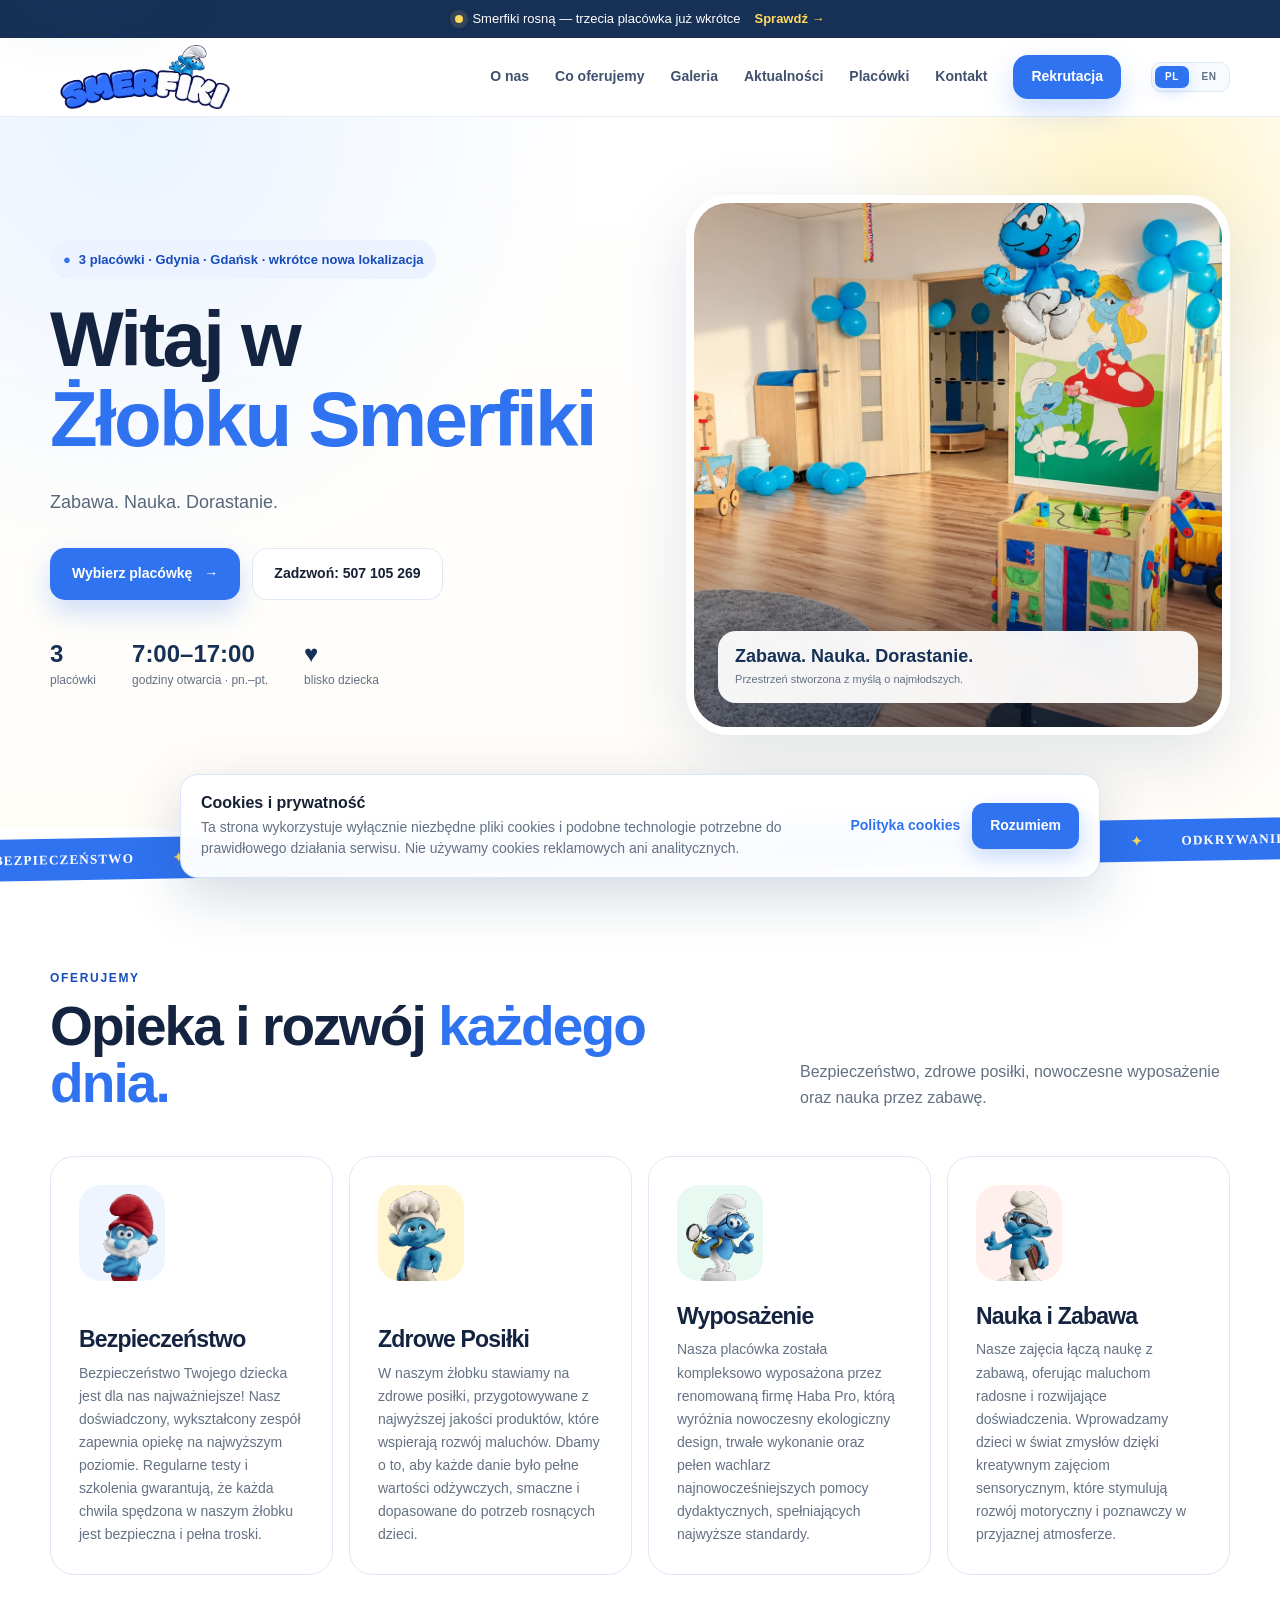
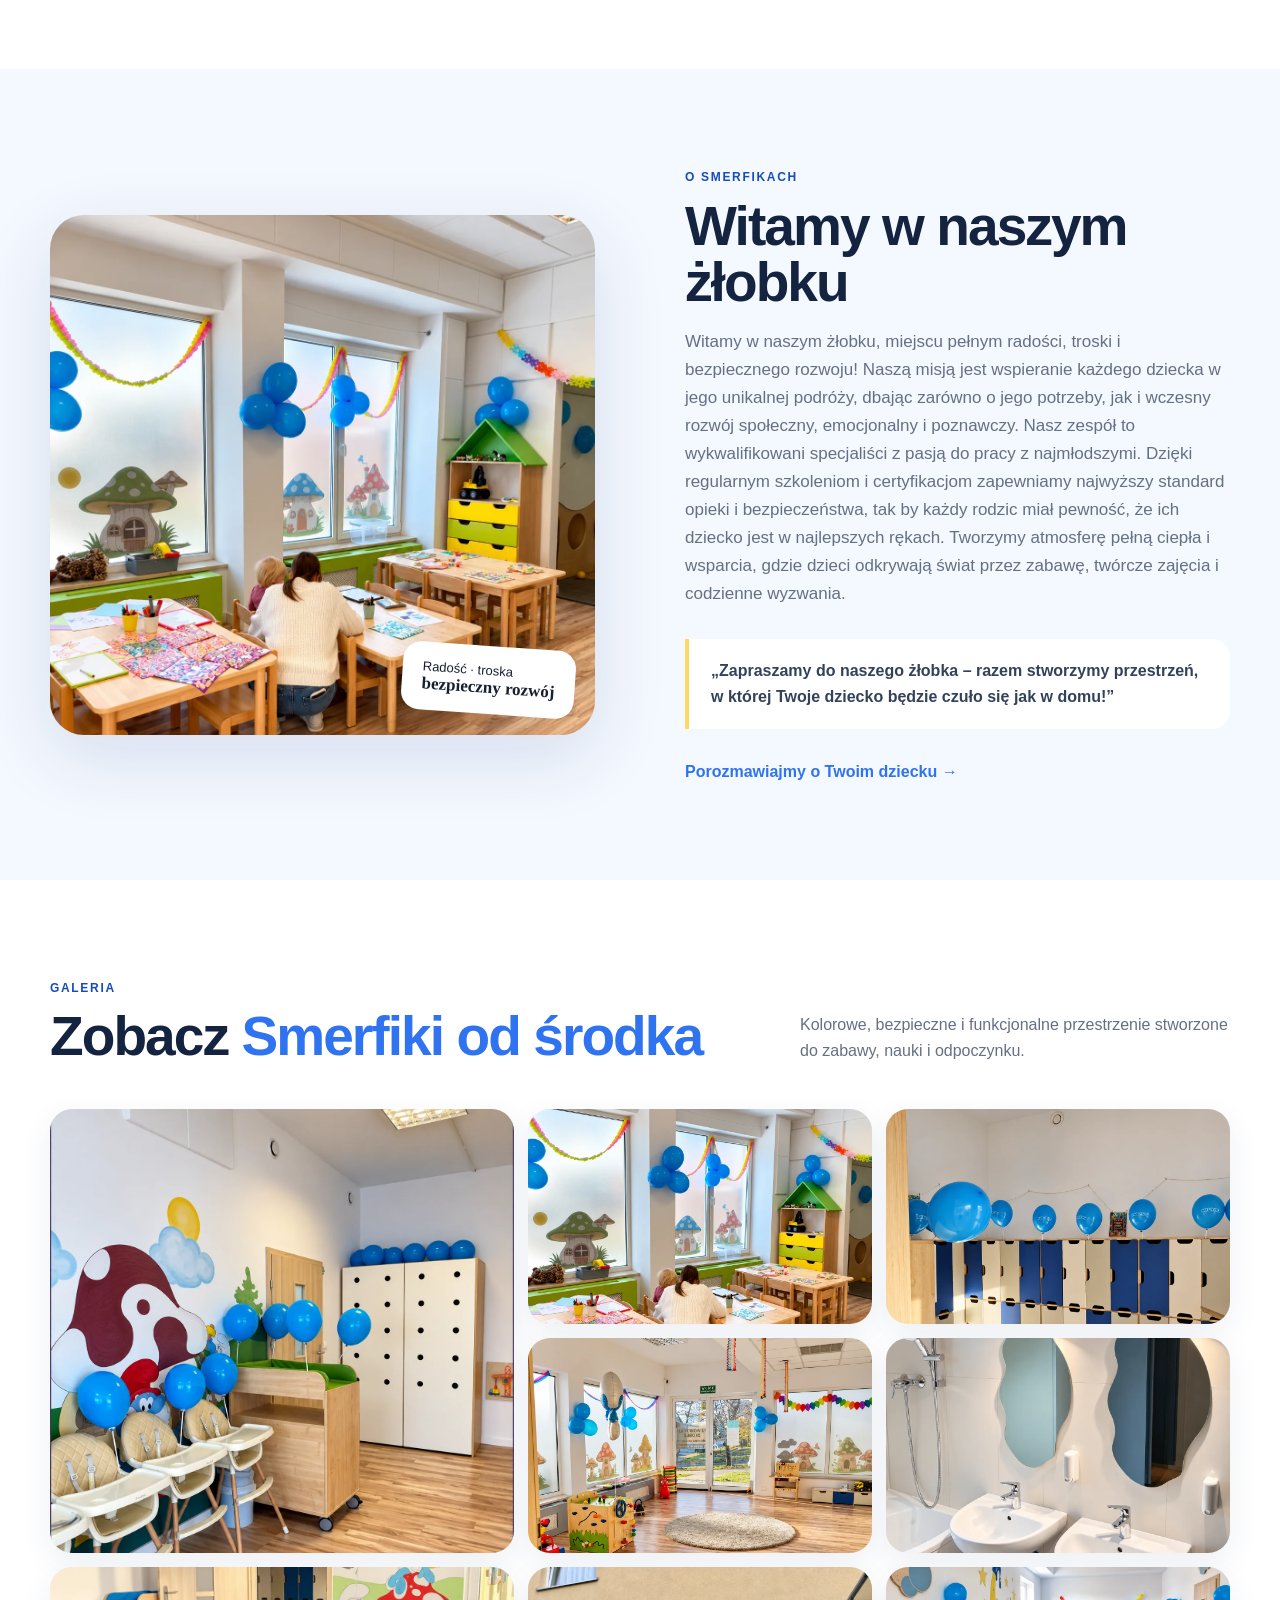
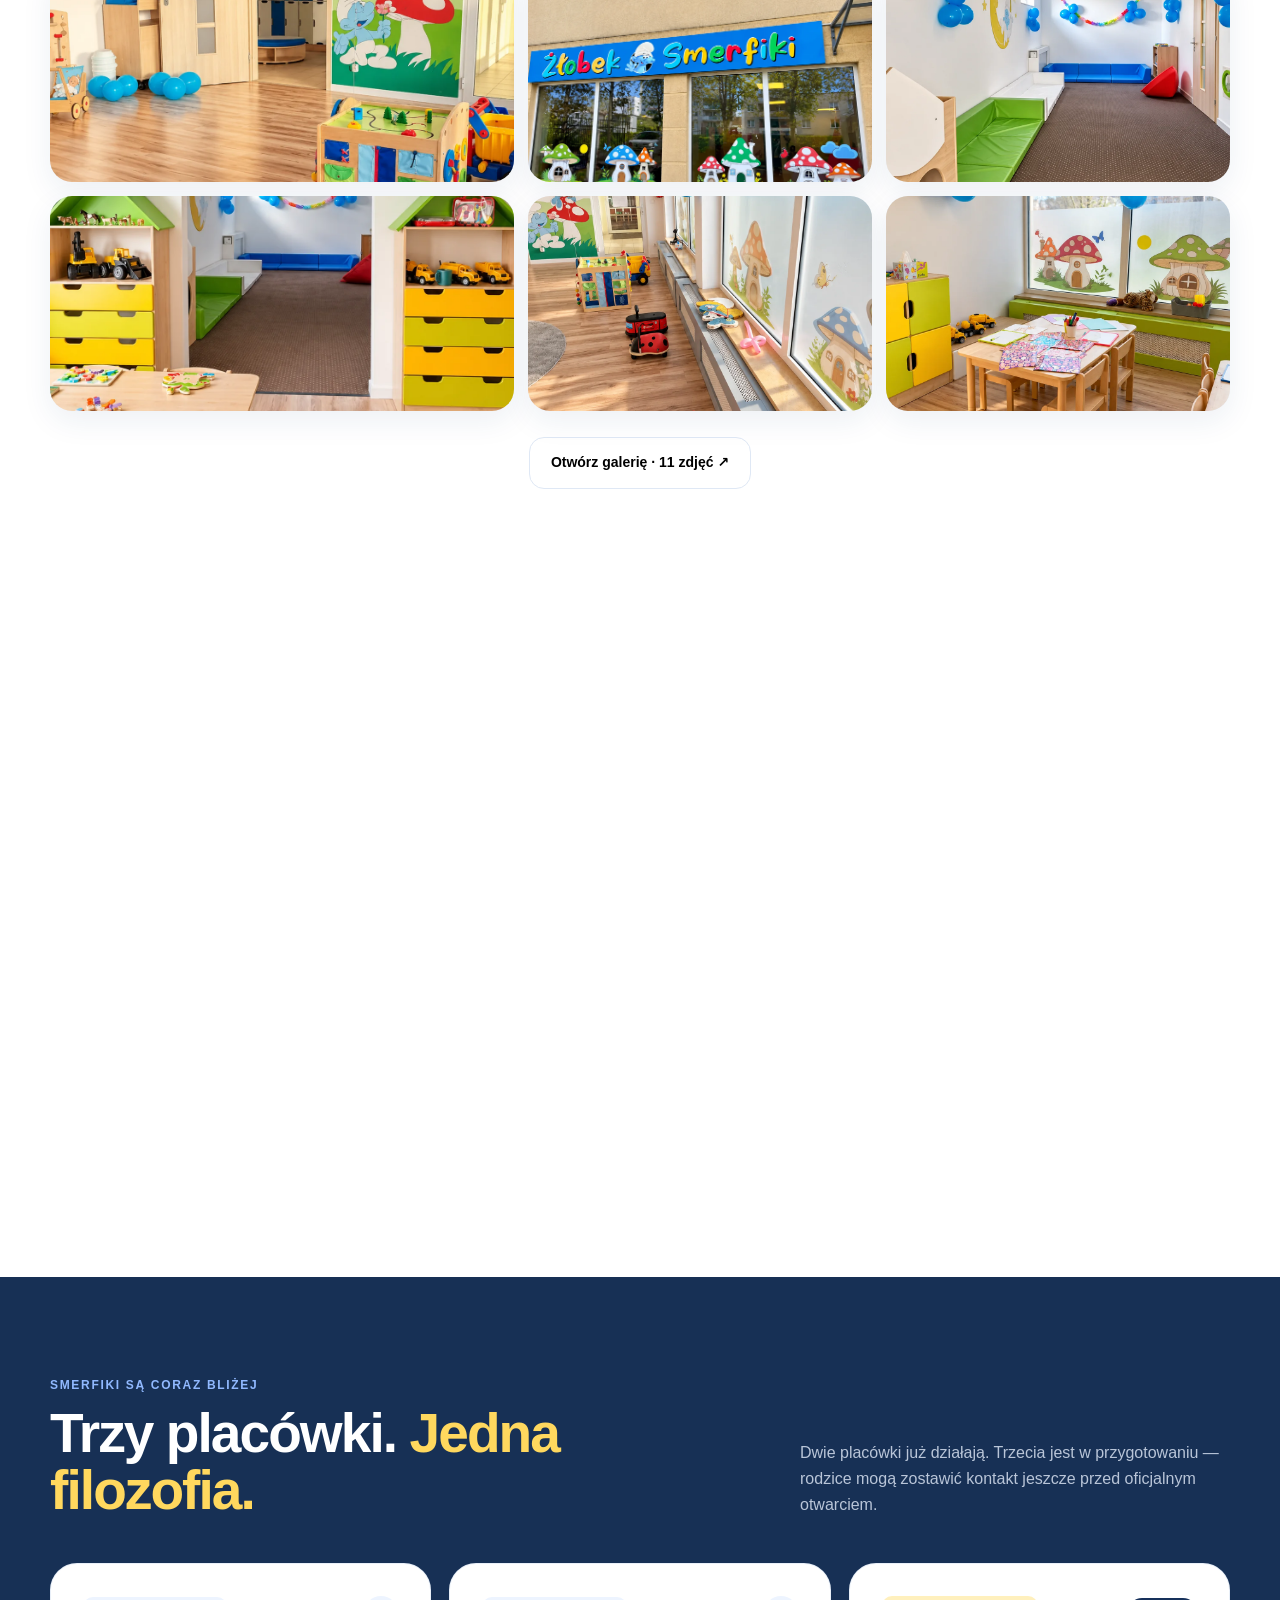
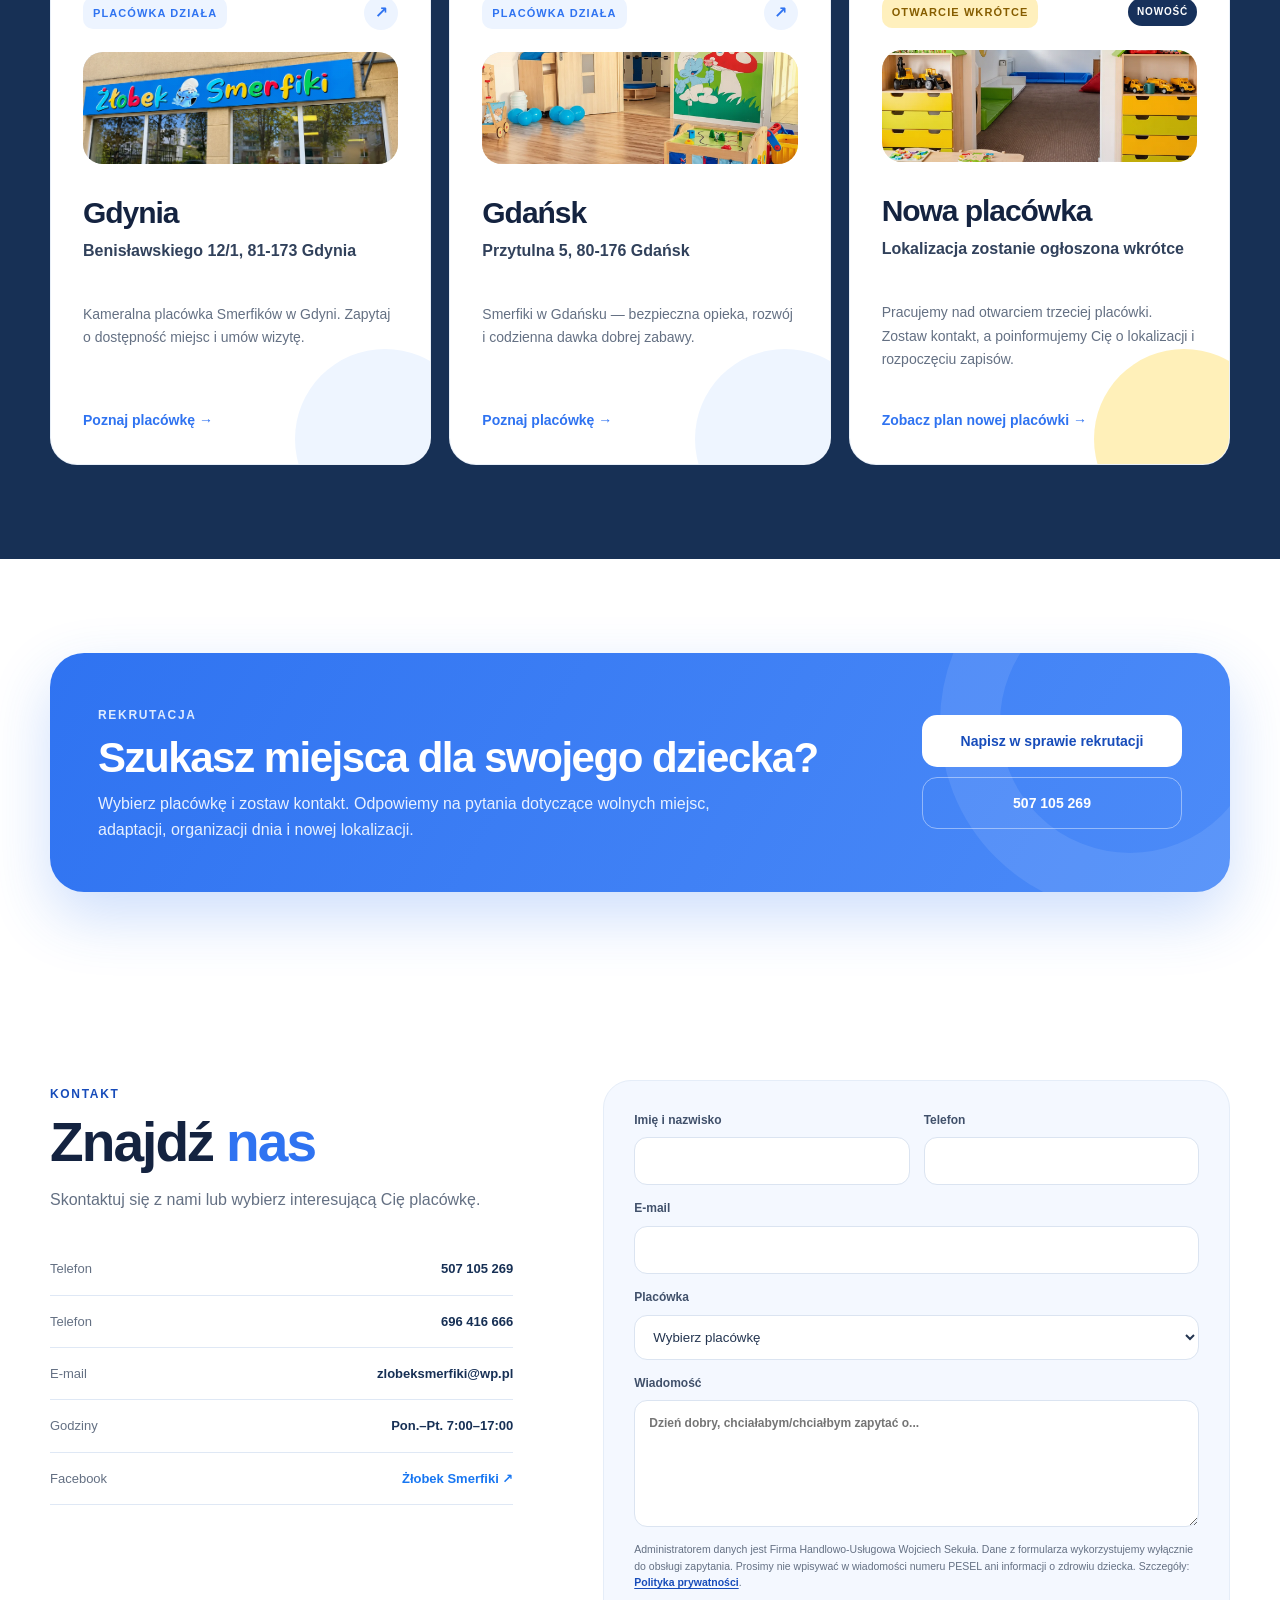
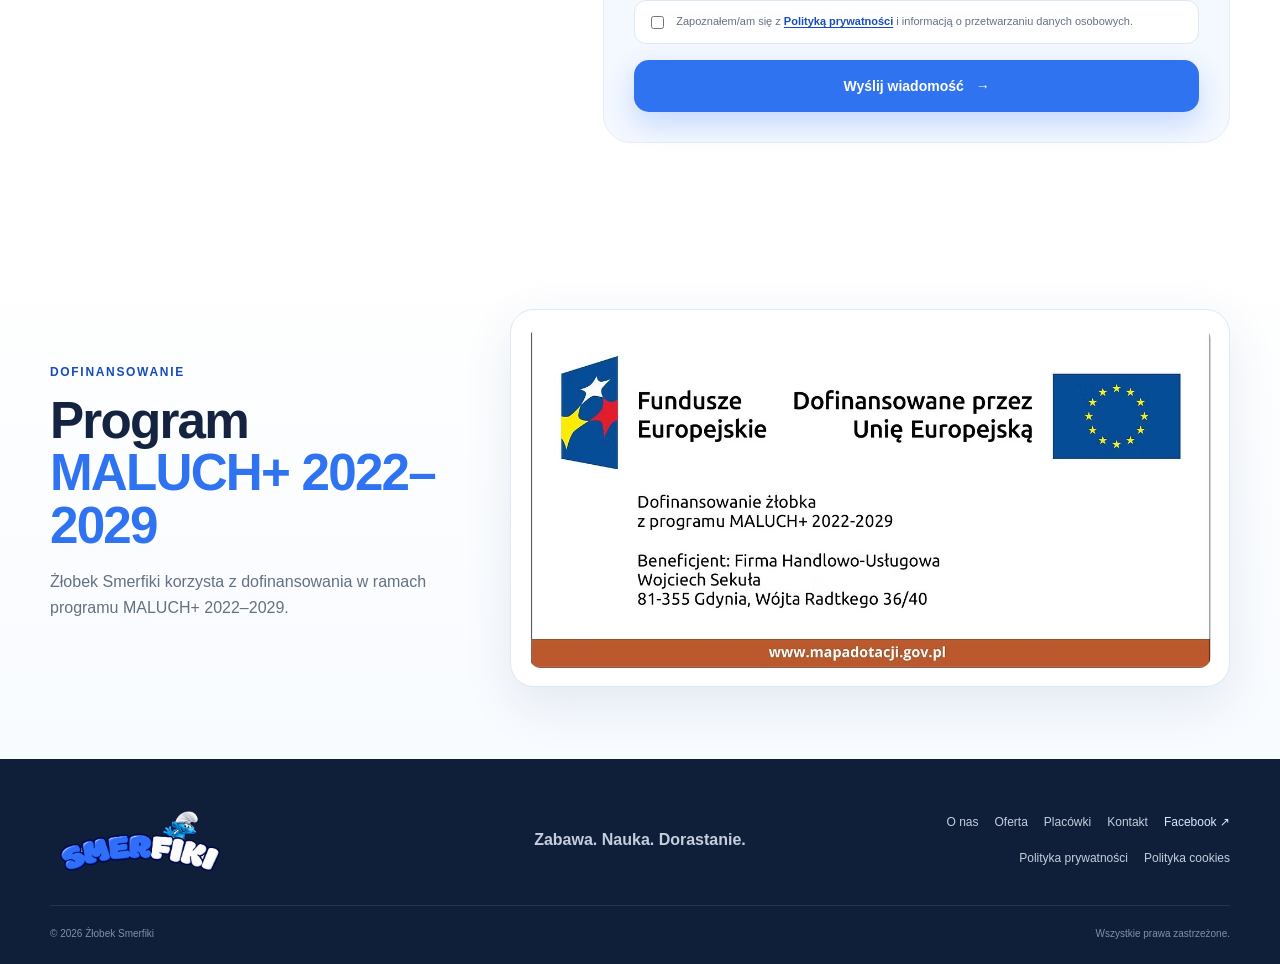
==== commit 2934d386: "Add files via upload" ====
--- a/index.html
+++ b/index.html
@@ -193,7 +193,7 @@
 <p>Zabawa. Nauka. Dorastanie.</p>
 <div class="footer__links">
 <a href="#o-nas">O nas</a><a href="#oferta">Oferta</a><a href="#placowki">Placówki</a><a href="#kontakt">Kontakt</a>
-<a href="https://www.facebook.com/profile.php?id=61565765199430" rel="noopener" target="_blank">Facebook ↗</a><a href="/polityka-prywatnosci/">Polityka prywatności</a></div>
+<a href="https://www.facebook.com/profile.php?id=61565765199430" rel="noopener" target="_blank">Facebook ↗</a><a href="/polityka-prywatnosci/">Polityka prywatności</a><a href="/polityka-cookies/">Polityka cookies</a></div>
 </div>
 <div class="wrap footer__bottom">
 <span>© <span id="year"></span> Żłobek Smerfiki</span>
@@ -202,5 +202,6 @@
 </footer>
 <script defer="" src="app.js"></script>
 <script defer="" src="/gallery.js"></script>
+<script defer src="/cookie-notice.js"></script>
 </body>
 </html>
--- a/styles.css
+++ b/styles.css
@@ -246,3 +246,117 @@
 .success-card img{width:190px;margin:0 auto 30px}.success-card h1{font-size:clamp(42px,5vw,64px);margin:12px 0 18px}.success-card p{color:var(--muted);margin:0 auto 28px;max-width:540px}
 @media(max-width:960px){.nav-links .lang-switch{margin:9px 0 0;align-self:flex-start}.branch-page .nav-toggle{display:block}.branch-page .nav{position:relative}.branch-page .nav-links{z-index:55}.lang-switch--standalone{display:inline-flex}}
 @media(max-width:650px){.privacy-page{padding:44px 0 70px}.privacy-wrap h1{font-size:44px}.privacy-section h2{font-size:22px}.success-card{padding:38px 22px;border-radius:24px}}
+
+/* Informacyjny popup cookies — strona używa wyłącznie niezbędnych technologii. */
+.cookie-notice {
+  position: fixed;
+  left: 50%;
+  bottom: 22px;
+  z-index: 9999;
+  width: min(920px, calc(100% - 32px));
+  transform: translate(-50%, 18px);
+  opacity: 0;
+  pointer-events: none;
+  transition: opacity .18s ease, transform .18s ease;
+}
+.cookie-notice--visible {
+  transform: translate(-50%, 0);
+  opacity: 1;
+  pointer-events: auto;
+}
+.cookie-notice--closing {
+  transform: translate(-50%, 12px);
+  opacity: 0;
+  pointer-events: none;
+}
+.cookie-notice__inner {
+  display: flex;
+  align-items: center;
+  gap: 24px;
+  padding: 18px 20px;
+  border: 1px solid rgba(47,115,241,.18);
+  border-radius: 18px;
+  background: rgba(255,255,255,.97);
+  box-shadow: 0 18px 55px rgba(23,42,83,.18);
+  backdrop-filter: blur(14px);
+  -webkit-backdrop-filter: blur(14px);
+}
+.cookie-notice__copy {
+  flex: 1 1 auto;
+  min-width: 0;
+}
+.cookie-notice__title {
+  display: block;
+  margin: 0 0 4px;
+  color: var(--ink, #172033);
+  font-size: 16px;
+  line-height: 1.25;
+}
+.cookie-notice__copy p {
+  margin: 0;
+  color: var(--muted, #5f6b82);
+  font-size: 14px;
+  line-height: 1.5;
+}
+.cookie-notice__actions {
+  display: flex;
+  flex: 0 0 auto;
+  align-items: center;
+  gap: 12px;
+}
+.cookie-notice__link {
+  color: var(--blue, #2f73f1);
+  font-size: 14px;
+  font-weight: 700;
+  text-decoration: none;
+  white-space: nowrap;
+}
+.cookie-notice__link:hover,
+.cookie-notice__link:focus-visible {
+  text-decoration: underline;
+}
+.cookie-notice__button {
+  appearance: none;
+  border: 0;
+  border-radius: 12px;
+  background: var(--blue, #2f73f1);
+  color: #fff;
+  padding: 11px 18px;
+  font: inherit;
+  font-size: 14px;
+  font-weight: 800;
+  cursor: pointer;
+  box-shadow: 0 8px 20px rgba(47,115,241,.24);
+}
+.cookie-notice__button:hover {
+  filter: brightness(.96);
+}
+.cookie-notice__button:focus-visible,
+.cookie-notice__link:focus-visible {
+  outline: 3px solid rgba(47,115,241,.28);
+  outline-offset: 3px;
+}
+@media (max-width: 720px) {
+  .cookie-notice {
+    bottom: 12px;
+    width: calc(100% - 20px);
+  }
+  .cookie-notice__inner {
+    align-items: stretch;
+    flex-direction: column;
+    gap: 14px;
+    padding: 16px;
+    border-radius: 16px;
+  }
+  .cookie-notice__actions {
+    justify-content: space-between;
+  }
+  .cookie-notice__button {
+    padding-inline: 20px;
+  }
+}
+@media (prefers-reduced-motion: reduce) {
+  .cookie-notice {
+    transition: none;
+  }
+}
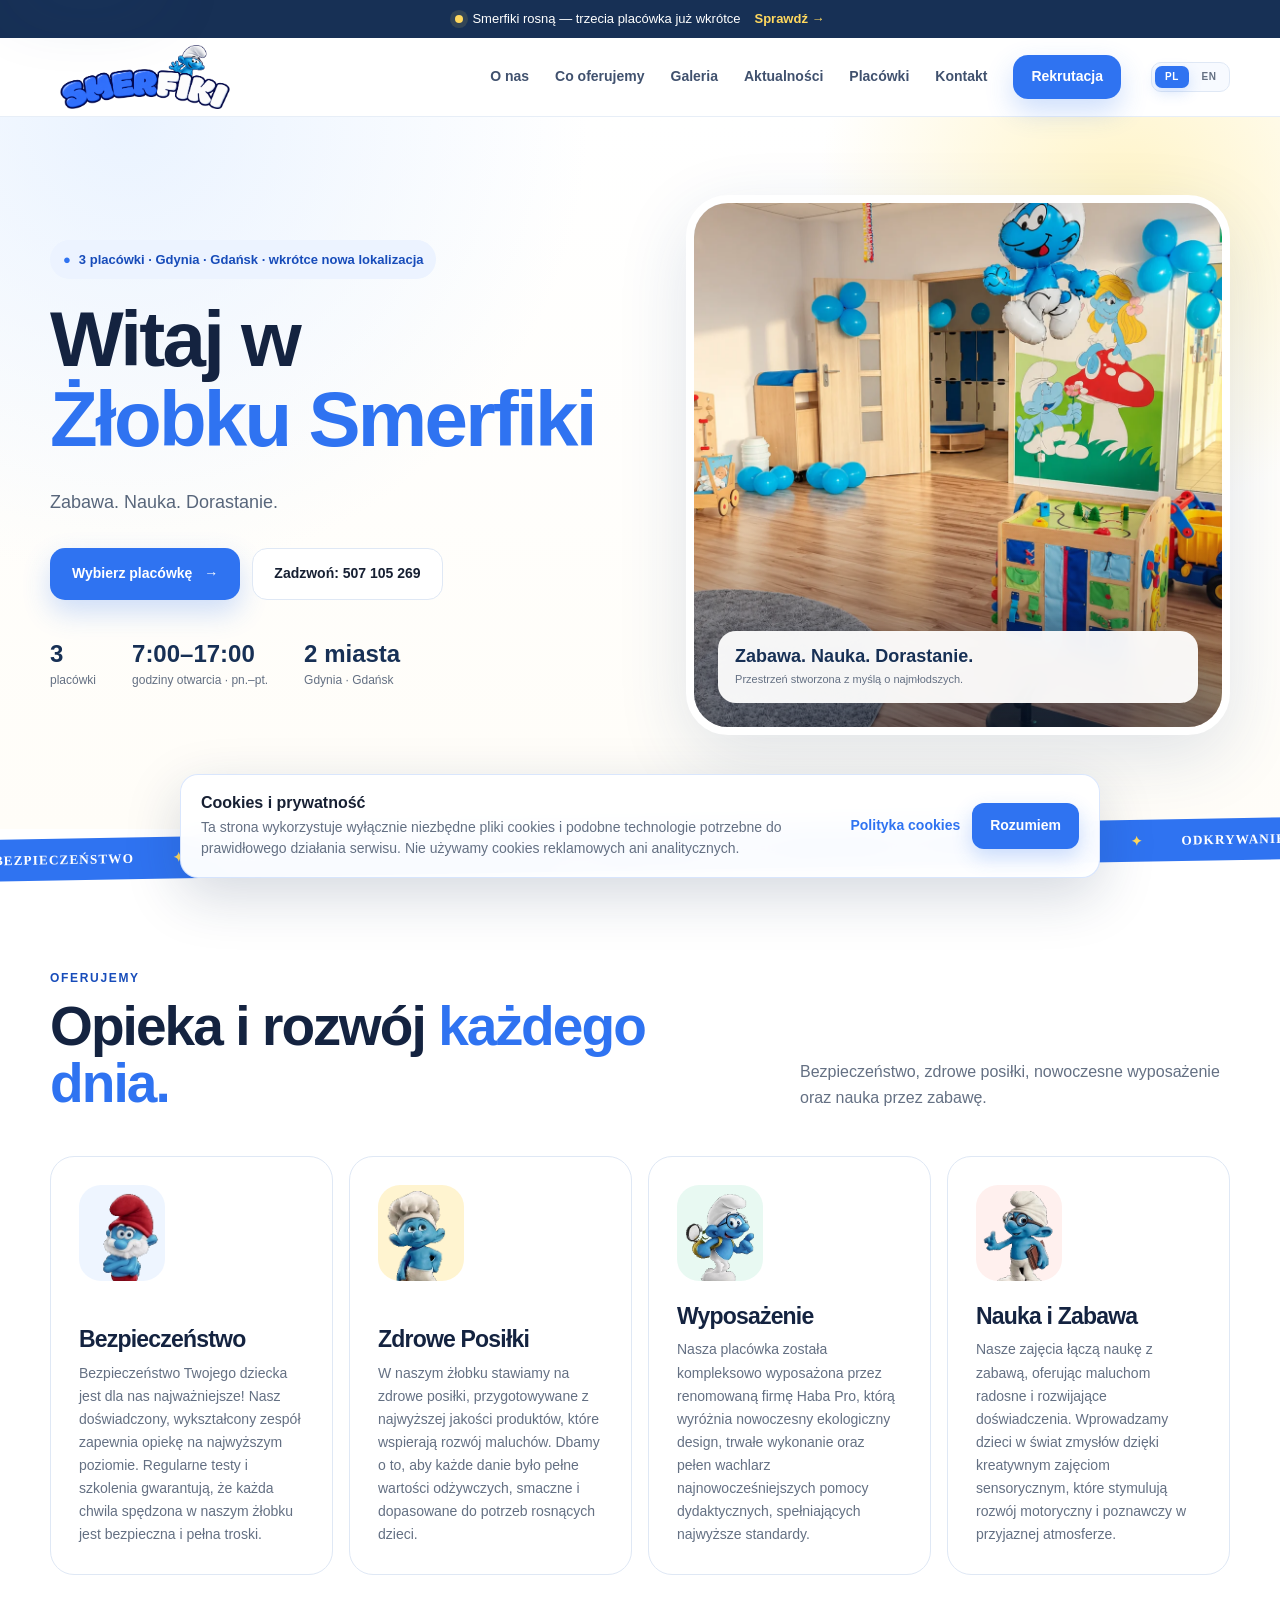
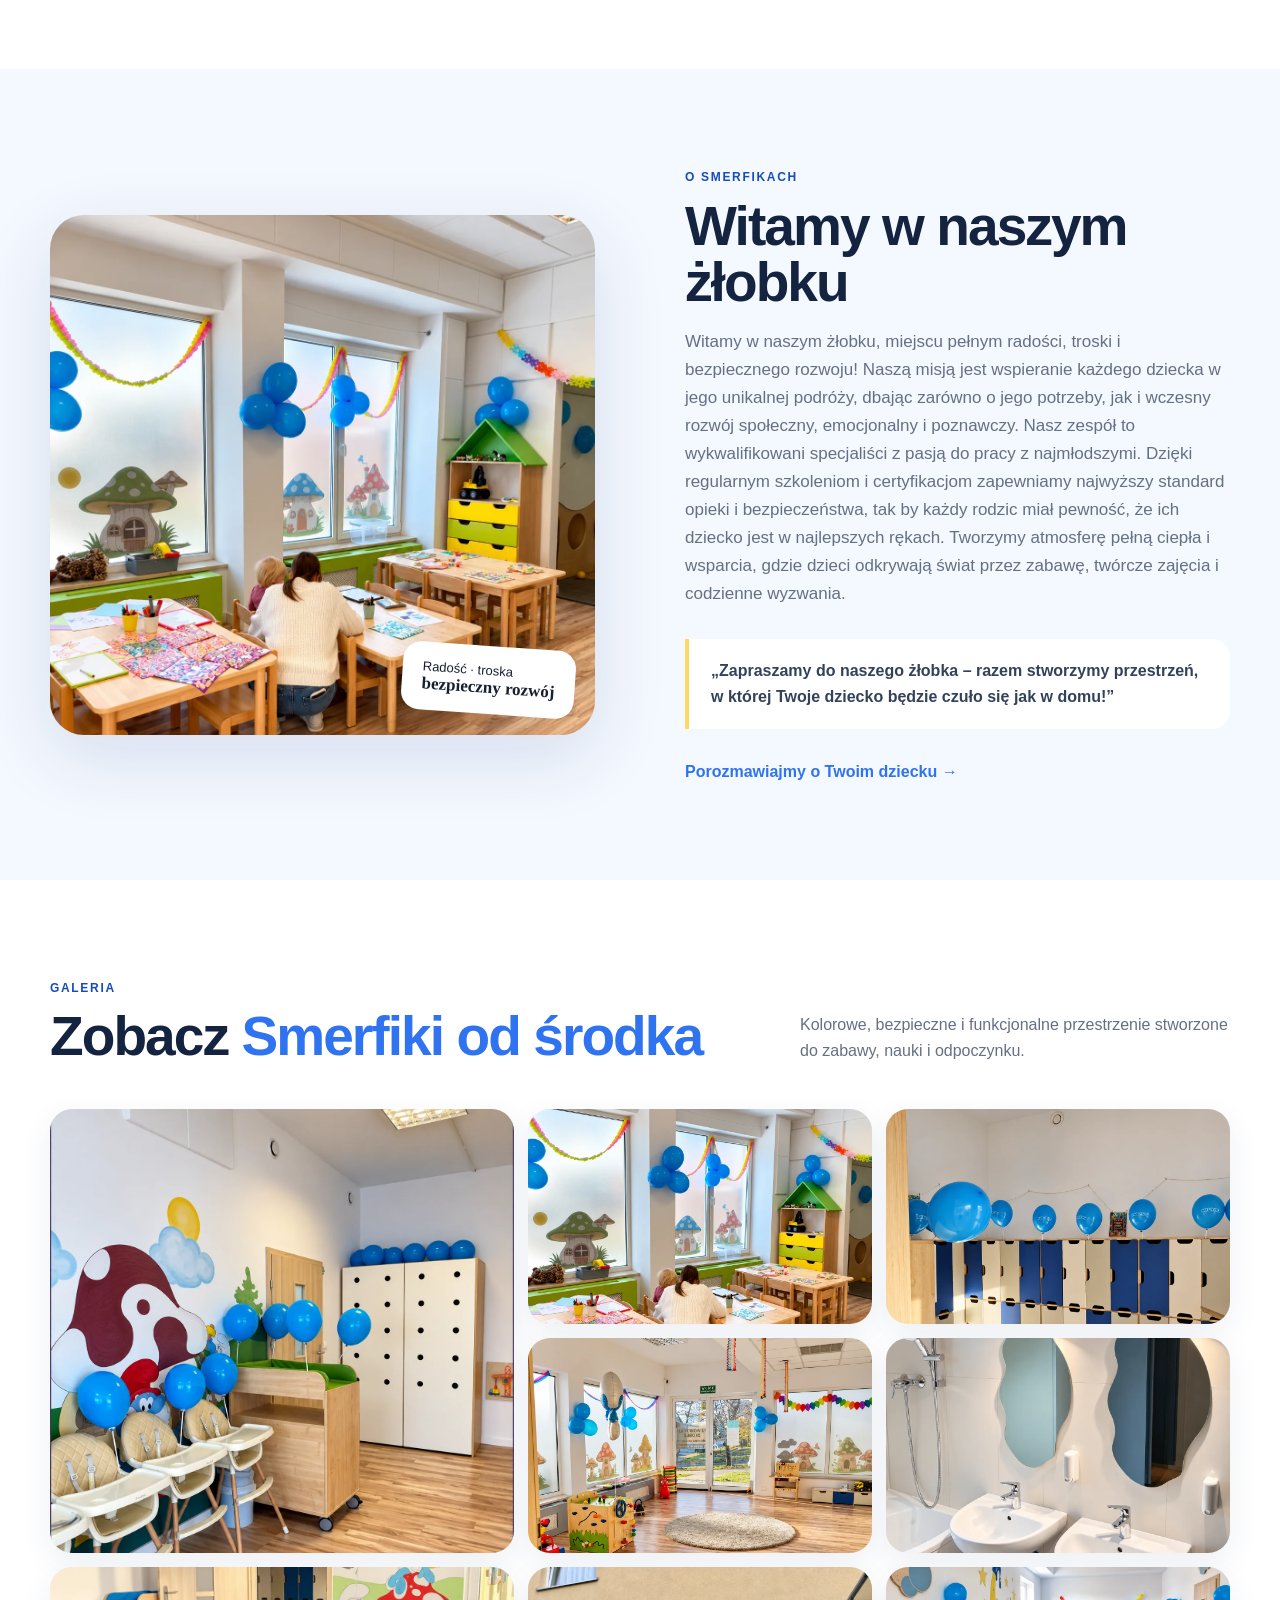
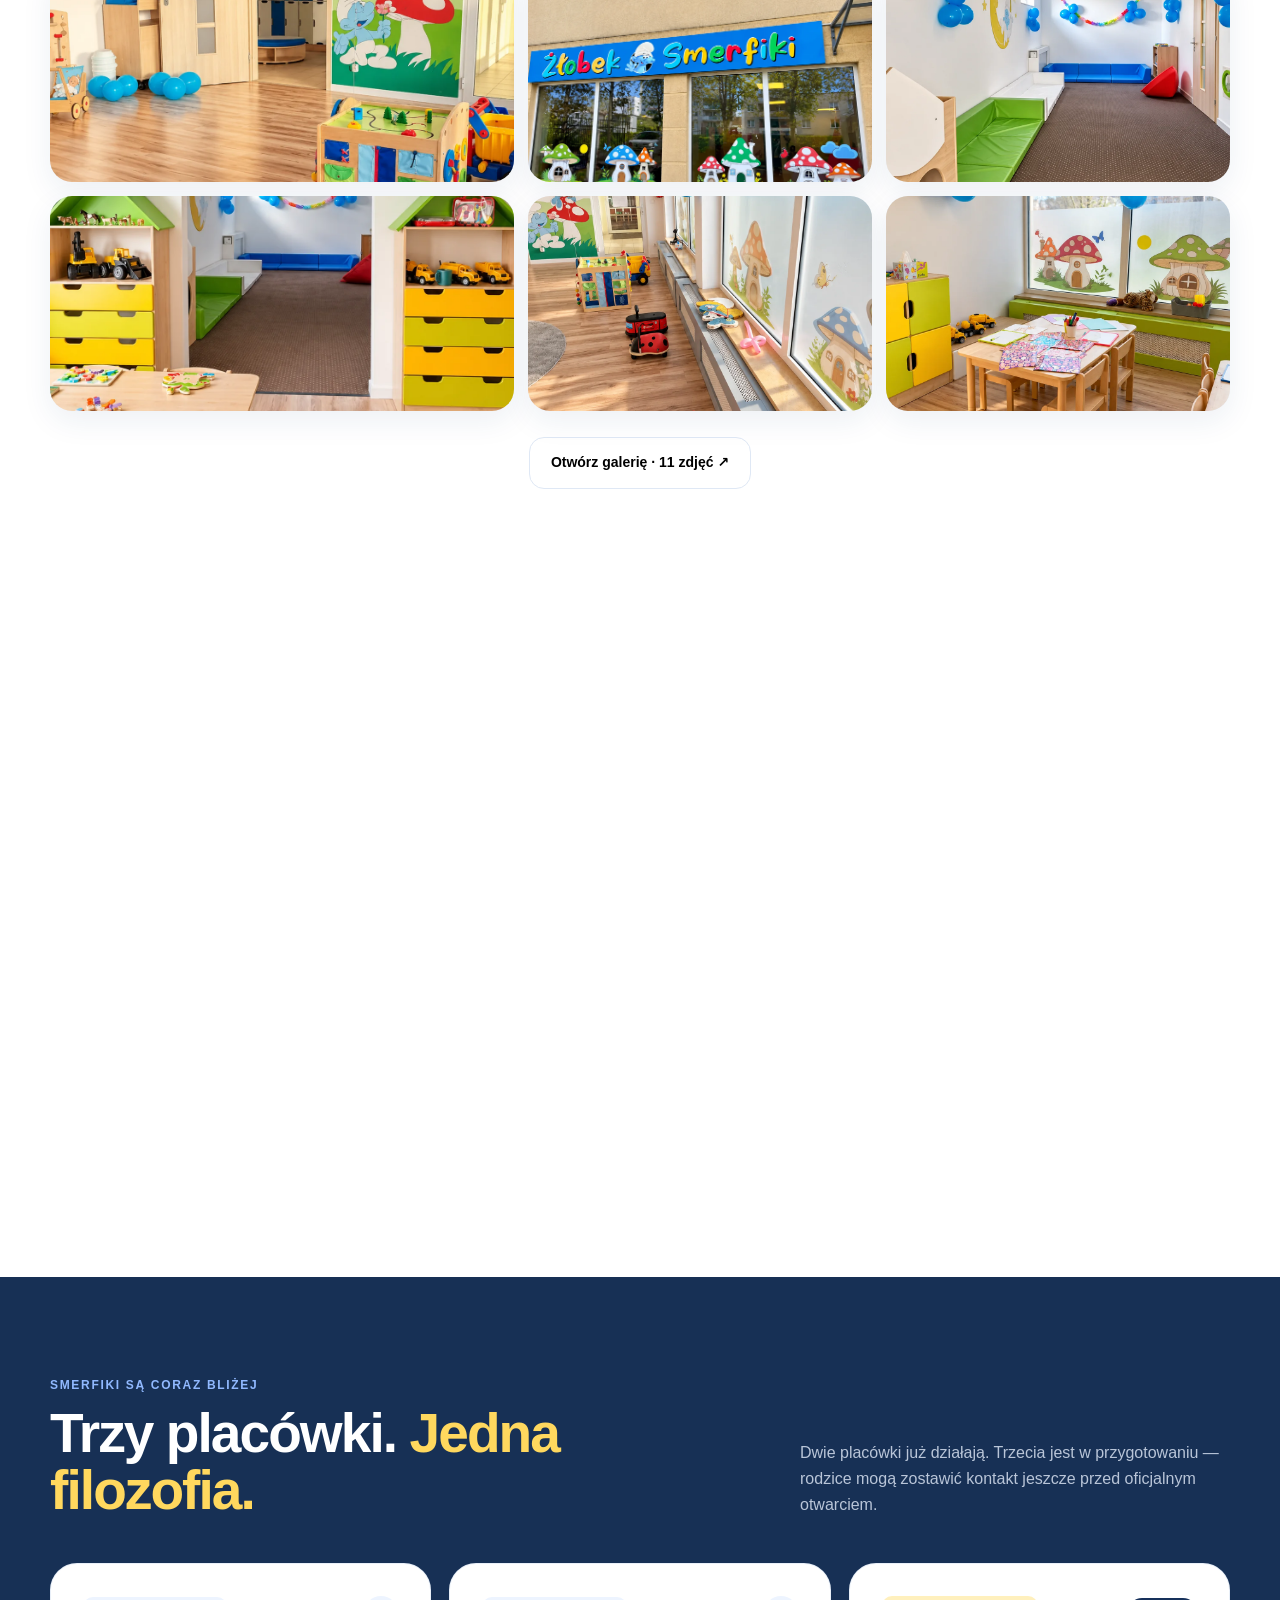
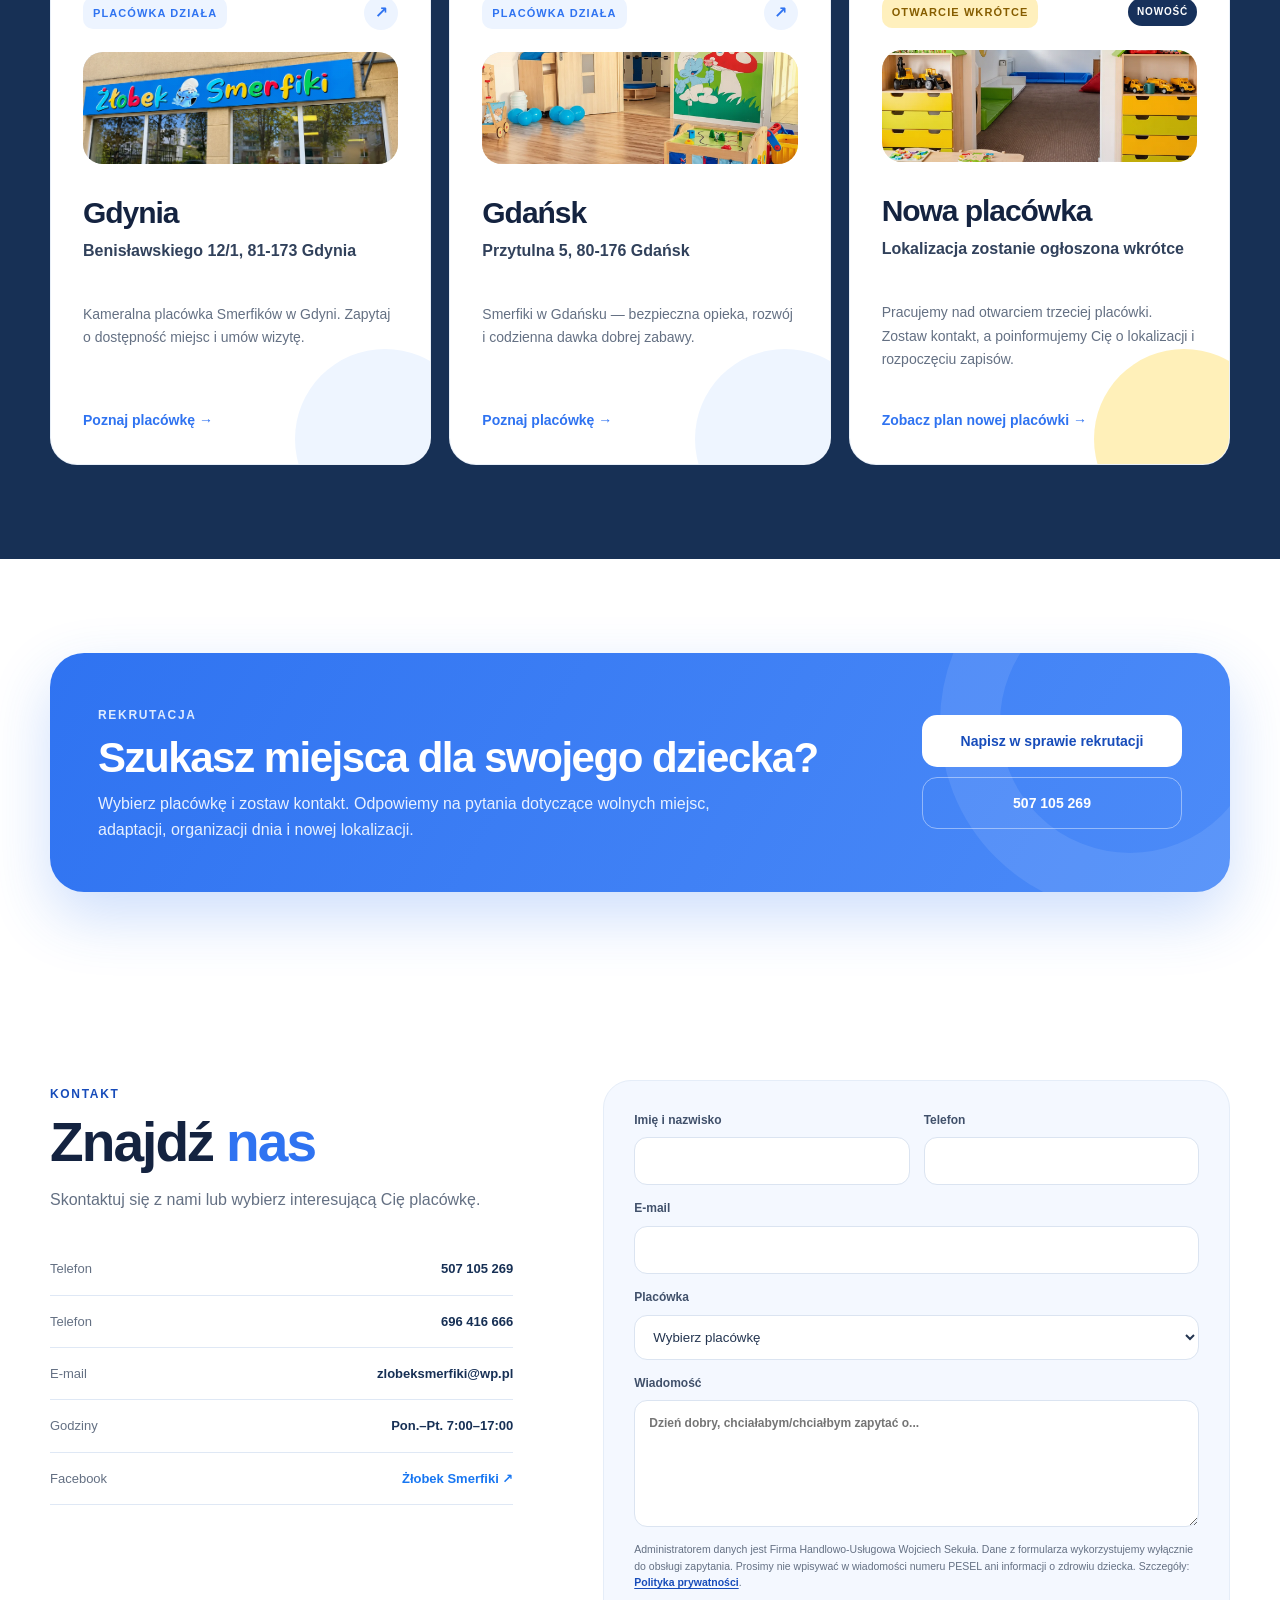
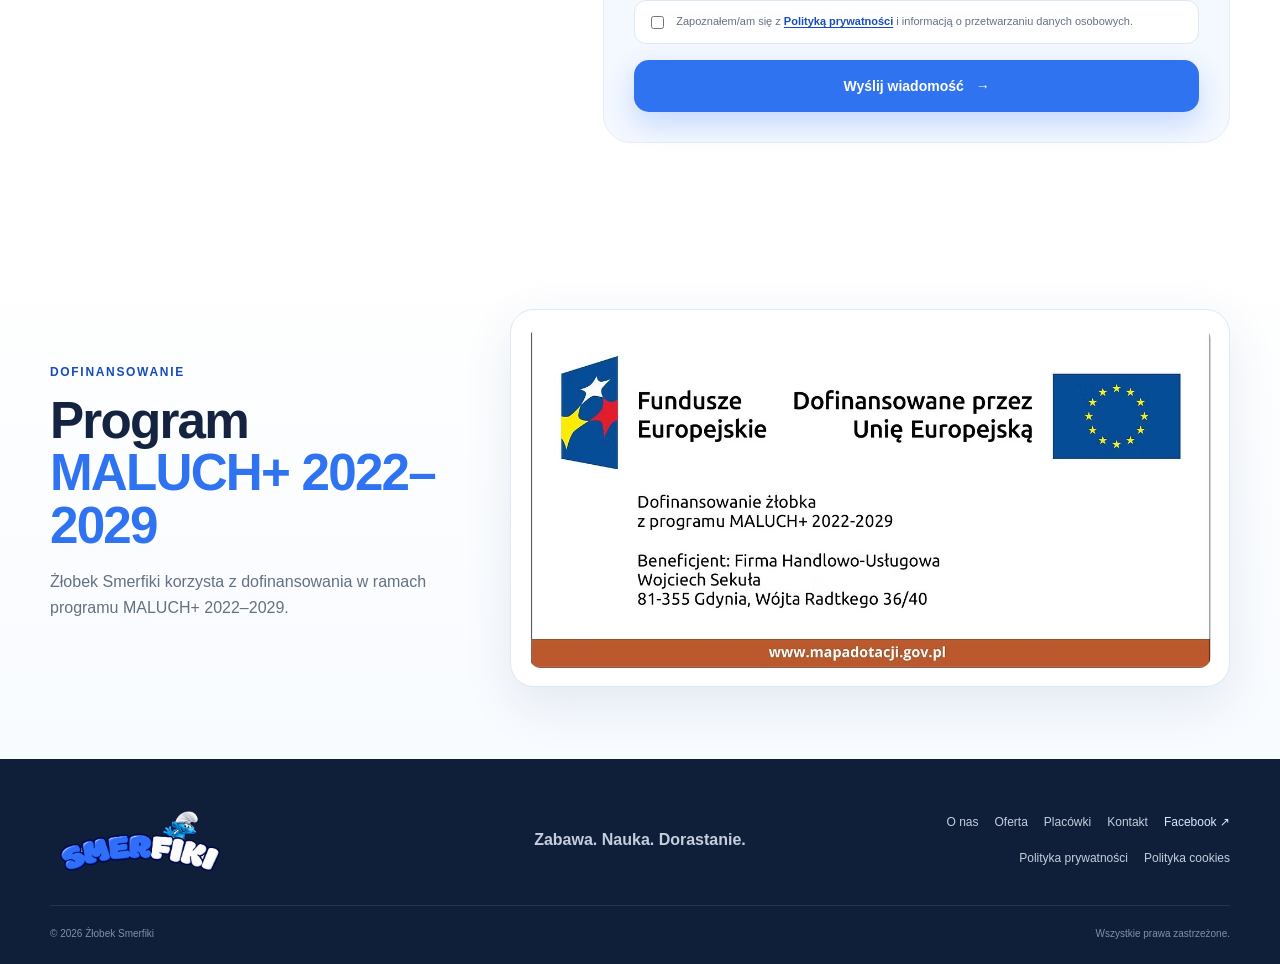
==== commit 760dd010: "Add files via upload" ====
--- a/index.html
+++ b/index.html
@@ -66,7 +66,7 @@
 <div aria-label="Najważniejsze informacje" class="trust-row">
 <div><strong>3</strong><span>placówki</span></div>
 <div><strong>7:00–17:00</strong><span>godziny otwarcia · pn.–pt.</span></div>
-<div><strong>♥</strong><span>blisko dziecka</span></div>
+<div><strong>2 miasta</strong><span>Gdynia · Gdańsk</span></div>
 </div>
 </div>
 <div class="hero-photo reveal">
